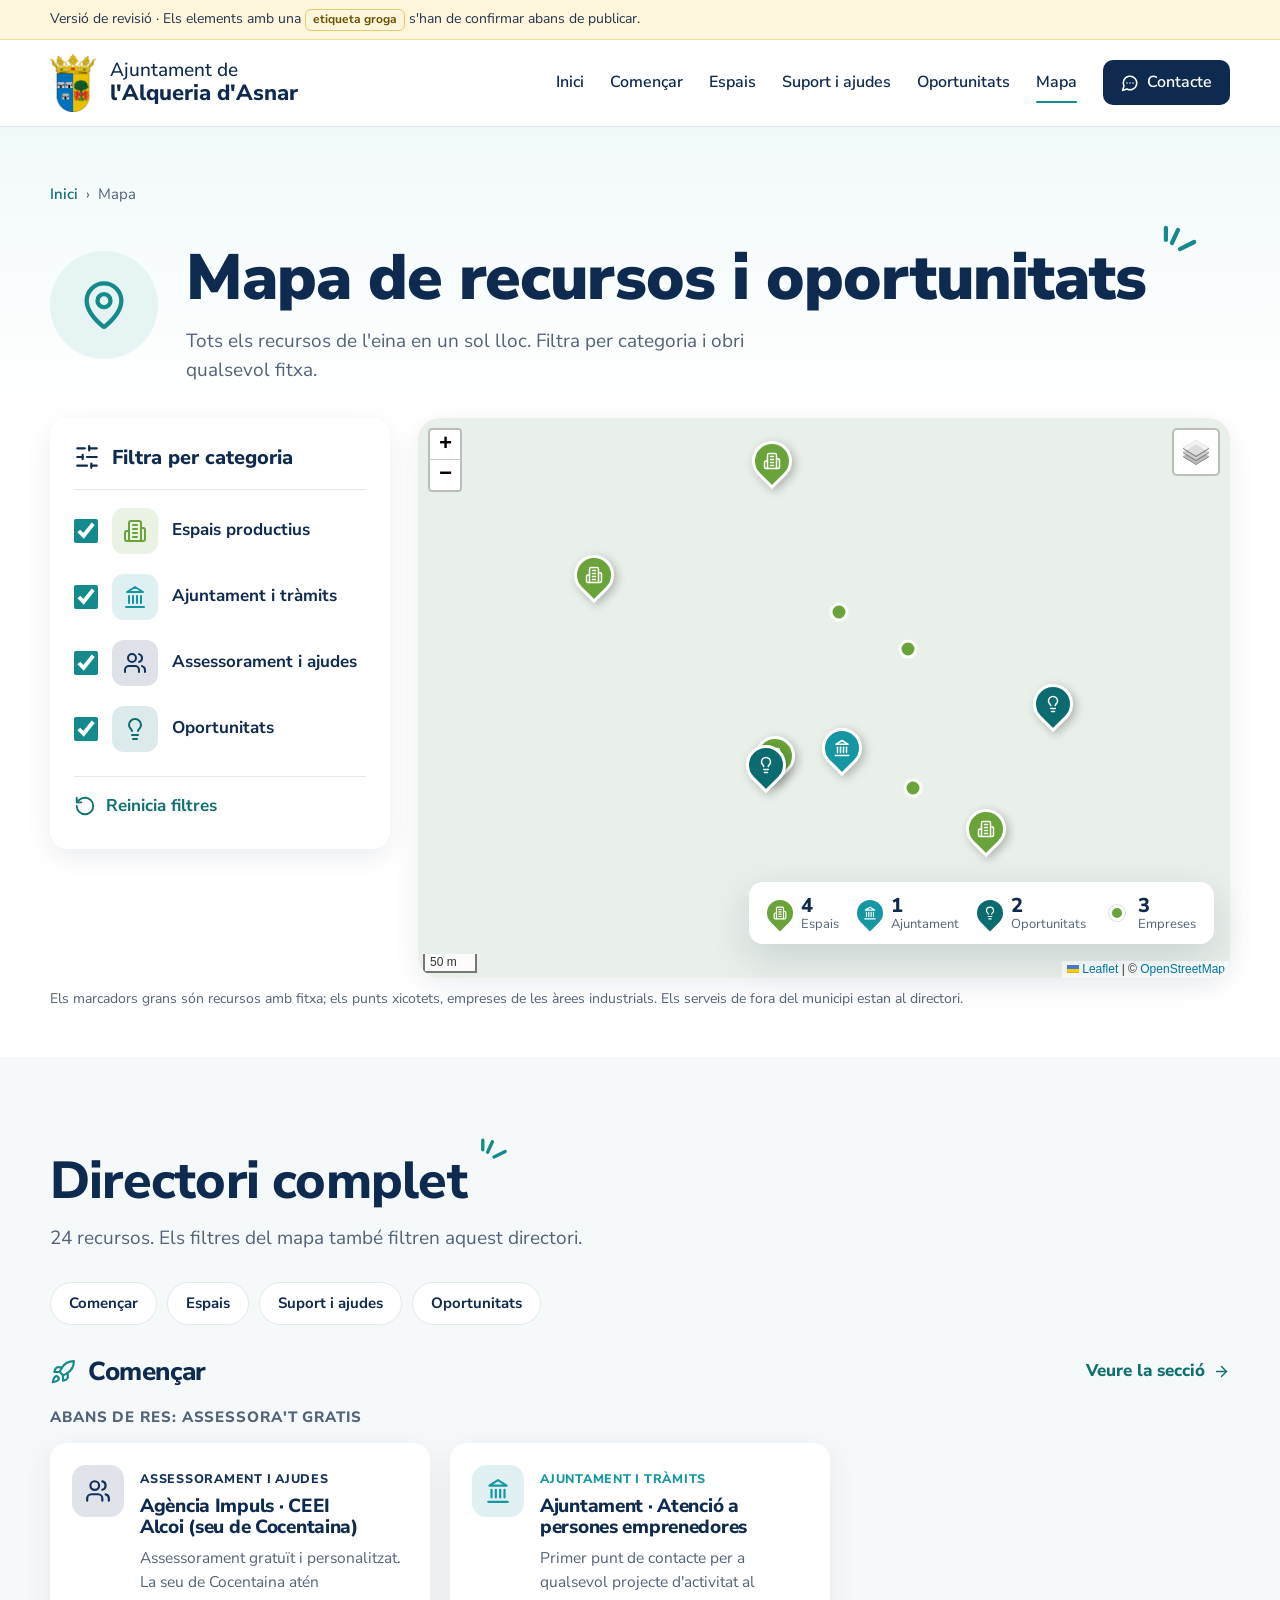
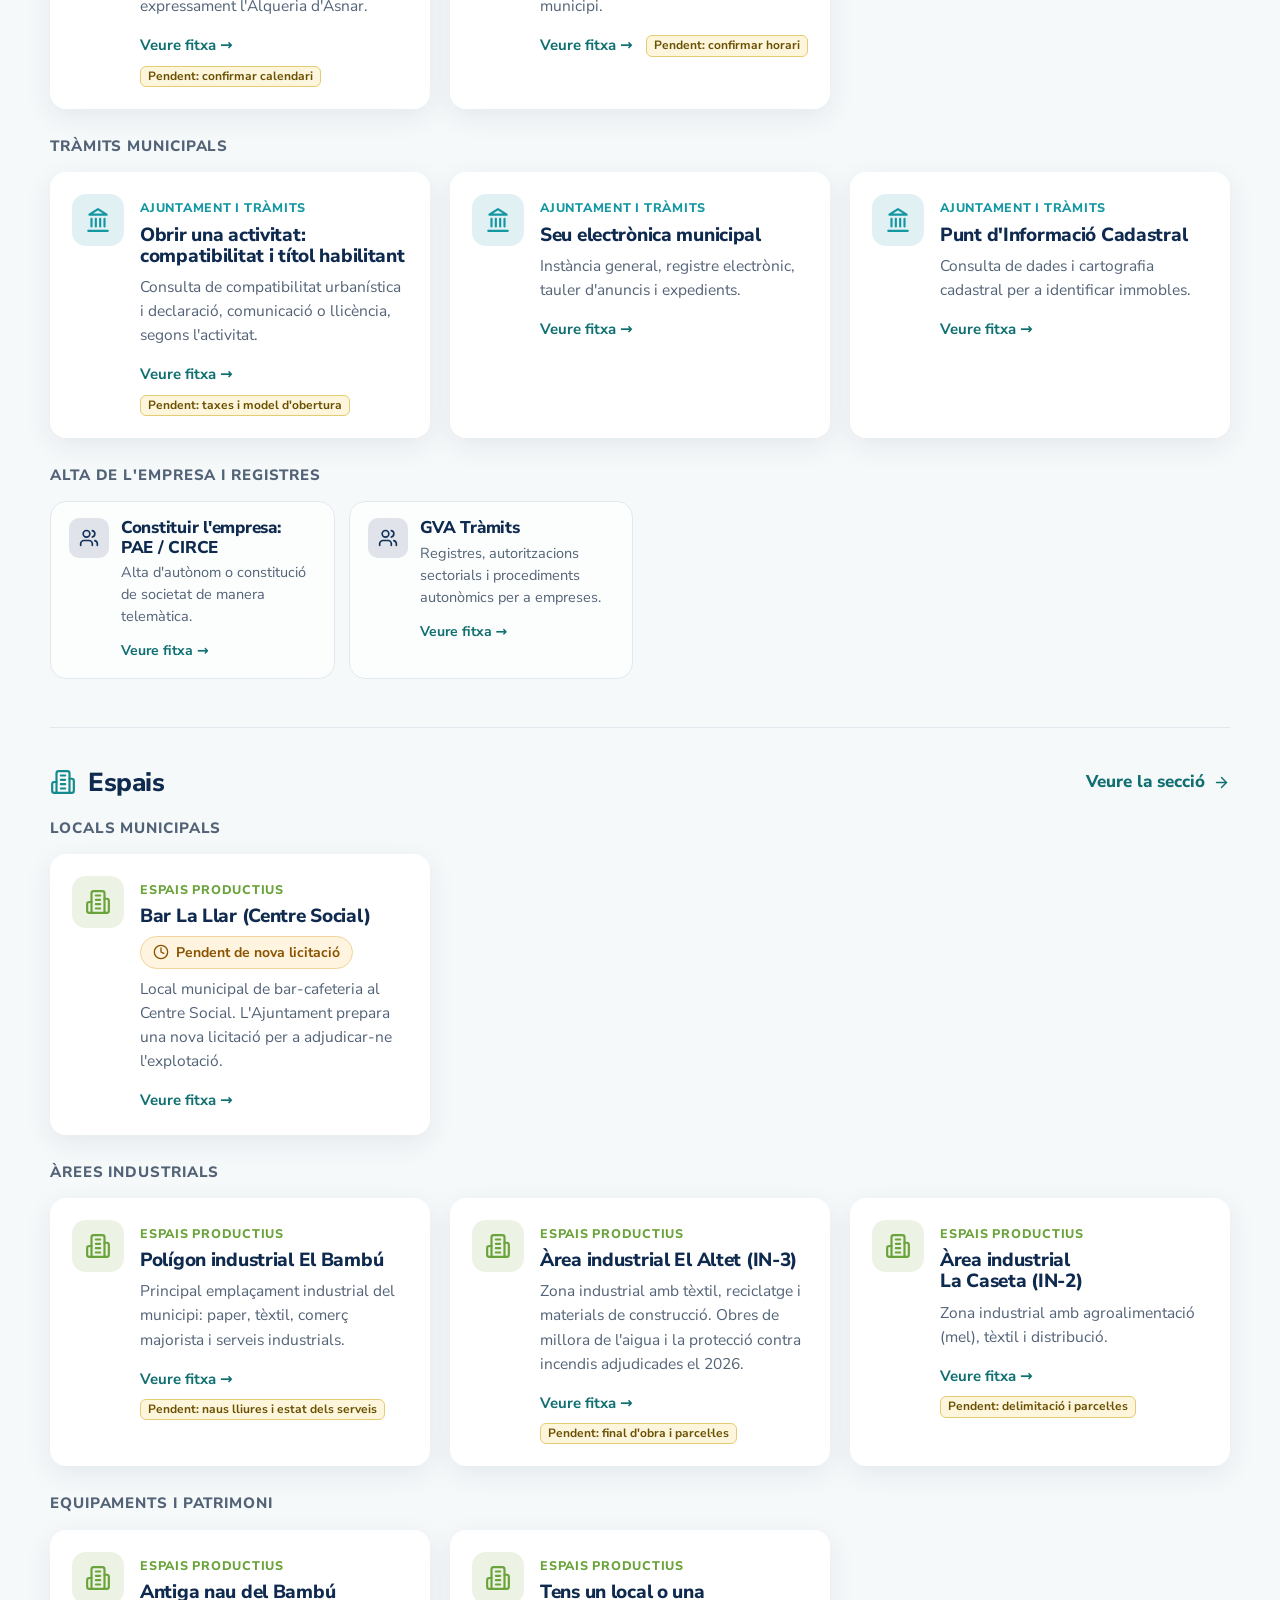
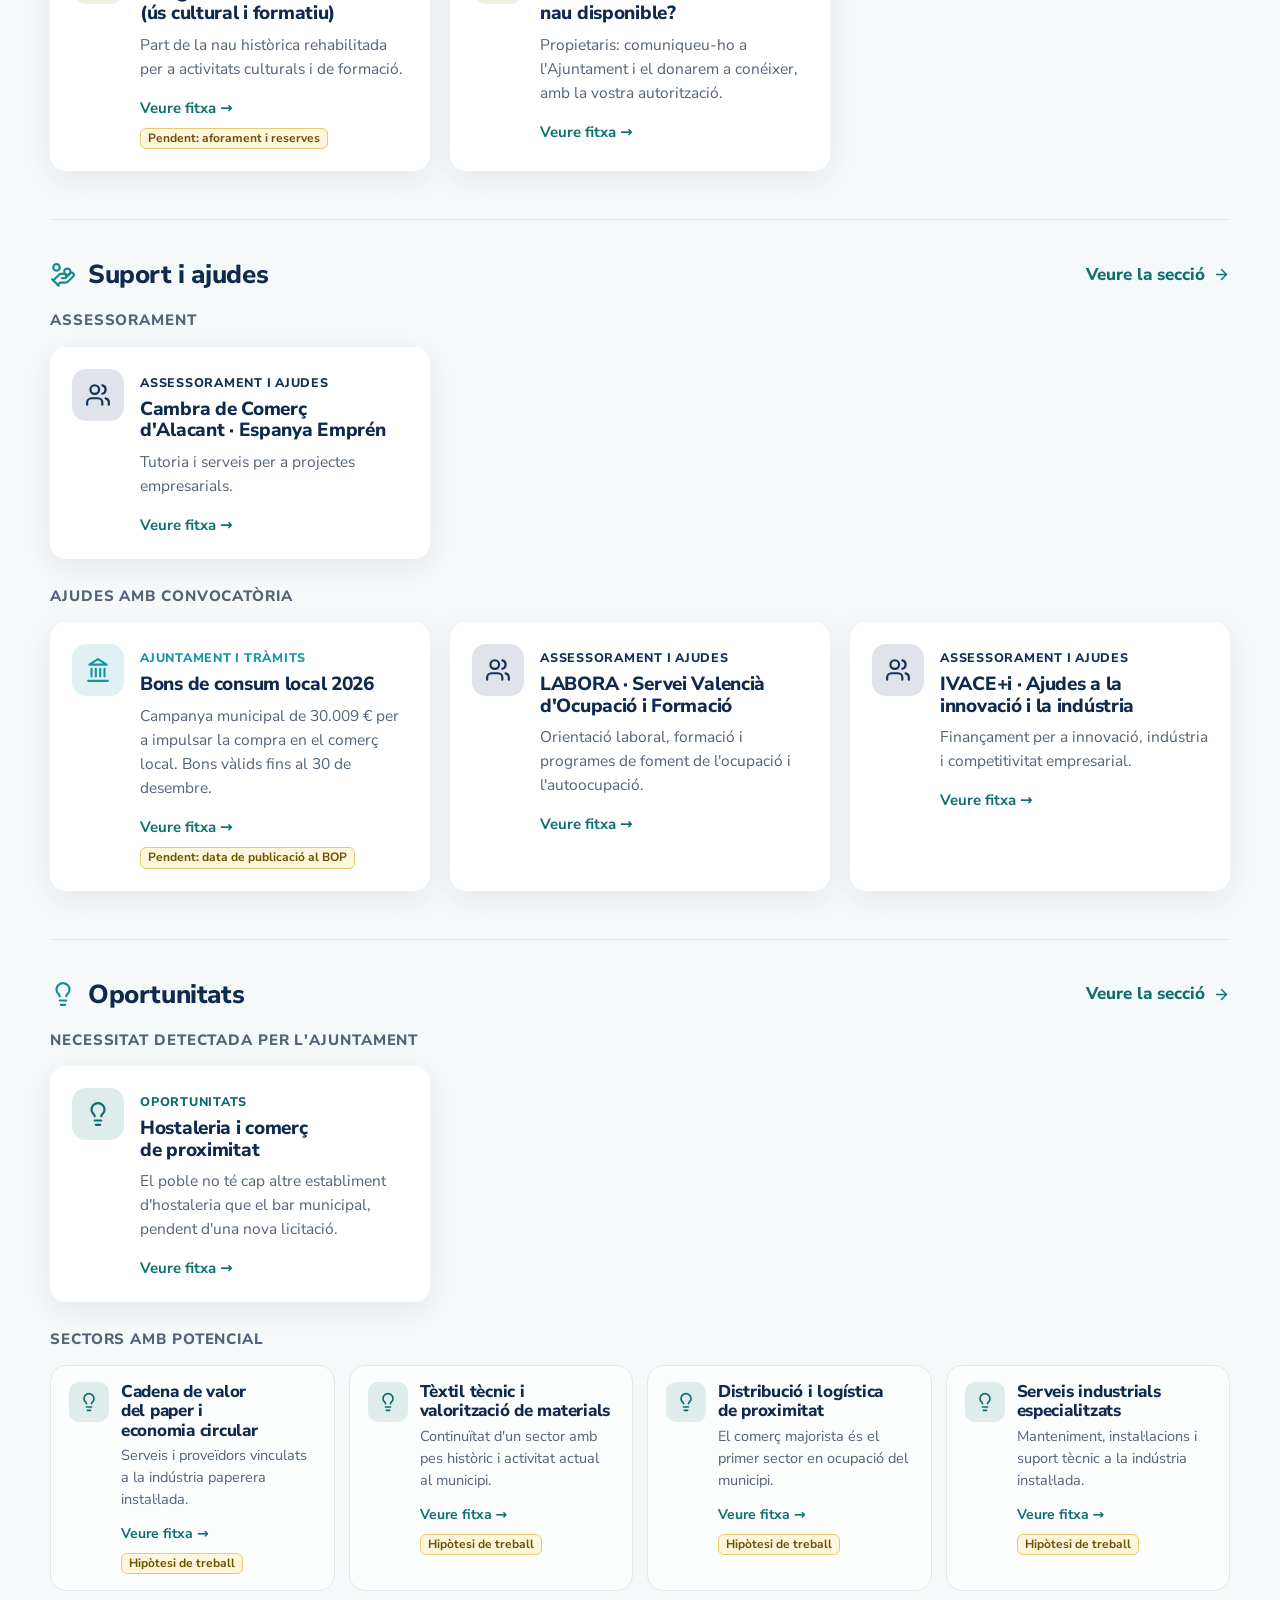
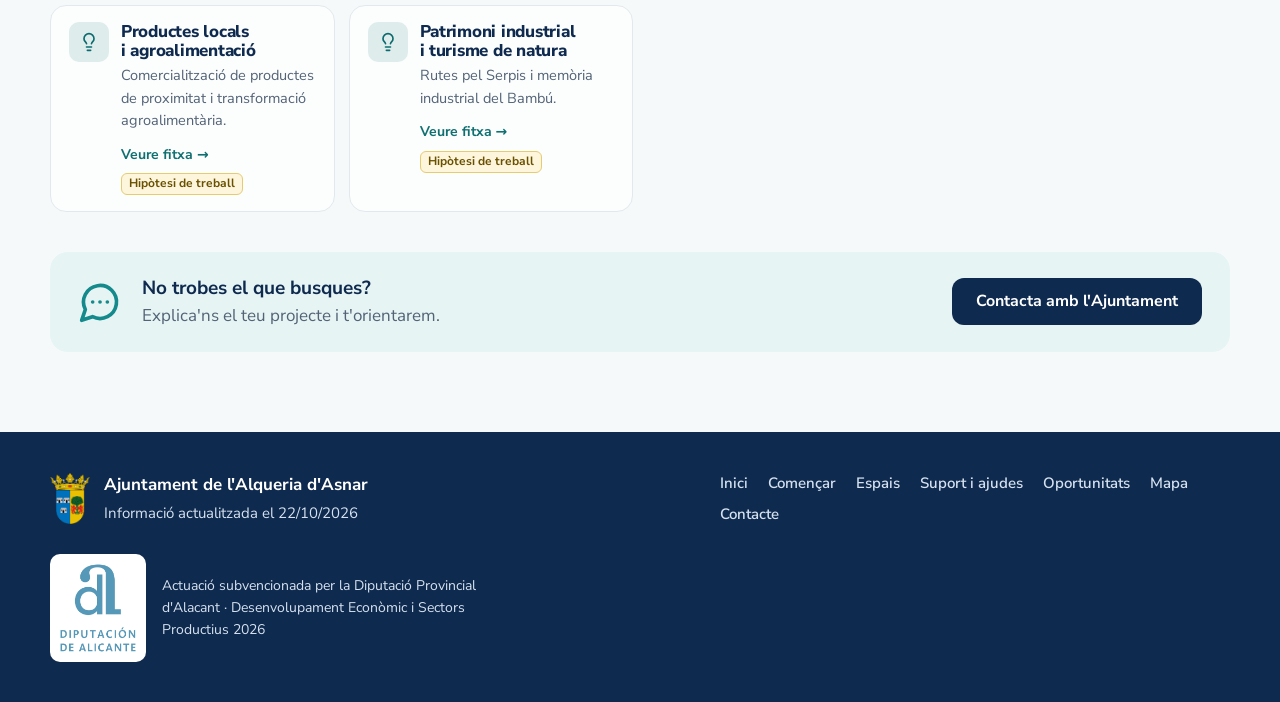
==== mapa.html @ f7bc1c04 "Eina municipal d'acollida emprenedora de l'Alqueria d'Asnar (versió de revisió) Co-Authored-By: Clau" ====
<!doctype html>
<html lang="ca">
<head>
<meta charset="utf-8">
<meta name="viewport" content="width=device-width, initial-scale=1">
<title>Mapa de recursos · Emprén a l'Alqueria d'Asnar</title>
<meta name="description" content="Mapa i directori complet de recursos, espais, serveis, empreses i oportunitats de l'Alqueria d'Asnar.">
<meta name="robots" content="noindex, nofollow">   <!-- FASE DE REVISIÓ: llevar en publicar definitivament -->
<link rel="icon" href="img/escut.png">
<link rel="stylesheet" href="vendor/leaflet/leaflet.css">
<link rel="stylesheet" href="css/estils.css">
</head>
<body data-pagina="mapa">
<script src="js/icones.js"></script>

<a class="salt" href="#contingut">Vés al contingut</a>
<div class="avis-revisio" id="avis-revisio" hidden>
  <div class="amplada">Versió de revisió · Els elements amb una <span class="etiqueta-pendent">etiqueta groga</span> s'han de confirmar abans de publicar.</div>
</div>

<header class="capcalera">
  <div class="amplada capcalera__fila">
    <a class="marca" href="index.html" aria-label="Inici · Emprén a l'Alqueria d'Asnar">
      <img src="img/escut.png" alt="" width="46" height="61">
      <span><small>Ajuntament de</small>l'Alqueria d'Asnar</span>
    </a>
    <button class="menu-boto" type="button" aria-expanded="false" aria-controls="menu" aria-label="Menú"><svg class="ic" aria-hidden="true"><use href="#i-menu"/></svg></button>
    <nav class="menu" id="menu" aria-label="Principal">
      <a href="index.html" data-menu="inici">Inici</a>
      <a href="comencar.html" data-menu="comencar">Començar</a>
      <a href="espais.html" data-menu="espais">Espais</a>
      <a href="suport.html" data-menu="suport">Suport i ajudes</a>
      <a href="oportunitats.html" data-menu="oportunitats">Oportunitats</a>
      <a href="mapa.html" data-menu="mapa">Mapa</a>
      <a class="menu__contacte" href="index.html#contacte" data-menu="contacte"><svg class="ic" aria-hidden="true"><use href="#i-message-circle-more"/></svg>Contacte</a>
    </nav>
  </div>
</header>

<main id="contingut">
  <section class="cap-pagina">
    <div class="amplada">
      <nav class="molles" aria-label="Ruta"><a href="index.html">Inici</a><span>›</span><span>Mapa</span></nav>
      <div class="cap-pagina__fila">
        <span class="cap-pagina__ic"><svg class="ic" aria-hidden="true"><use href="#i-map-pin"/></svg></span>
        <div><h1 class="accent">Mapa de recursos i oportunitats</h1><p>Tots els recursos de l'eina en un sol lloc. Filtra per categoria i obri qualsevol fitxa.</p></div>
      </div>
    </div>
  </section>

  <section class="seccio seccio--curta" style="padding-top:0">
    <div class="amplada">
      <div class="mapa-graella">
        <fieldset class="filtres-panell" id="filtres"></fieldset>
        <div class="mapa-caixa">
          <div id="mapa" class="mapa" role="region" aria-label="Mapa de recursos del municipi"></div>
          <div class="comptadors" id="comptadors"></div>
        </div>
      </div>
      <p class="mapa__nota">Els marcadors grans són recursos amb fitxa; els punts xicotets, empreses de les àrees industrials. Els serveis de fora del municipi estan al directori.</p>
    </div>
  </section>

  <section class="seccio seccio--fons" id="directori">
    <div class="amplada">
      <header class="seccio__cap"><h2 class="accent">Directori complet</h2><p id="llistat-resum">Els filtres del mapa també filtren aquest directori.</p></header>
      <nav class="salts salts--esquerra" id="salts-mapa" aria-label="Seccions del directori"></nav>
      <div id="directori-grups" aria-live="polite"></div>
      
      <div class="cta">
        <svg class="ic" aria-hidden="true"><use href="#i-message-circle-more"/></svg>
        <p class="cta__text"><strong>No trobes el que busques?</strong><span>Explica'ns el teu projecte i t'orientarem.</span></p>
        <a class="boto boto--mari" href="index.html#contacte">Contacta amb l'Ajuntament</a>
      </div>
    </div>
  </section>
</main>

<footer class="peu">
  <div class="amplada peu__fila">
    <div class="peu__marca">
      <img src="img/escut.png" alt="">
      <div><strong>Ajuntament de l'Alqueria d'Asnar</strong><p>Informació actualitzada el <span class="data-act"></span></p></div>
    </div>
    <nav class="peu__menu" aria-label="Peu">
      <a href="index.html">Inici</a><a href="comencar.html">Començar</a><a href="espais.html">Espais</a><a href="suport.html">Suport i ajudes</a><a href="oportunitats.html">Oportunitats</a><a href="mapa.html">Mapa</a><a href="index.html#contacte">Contacte</a>
    </nav>
    <div class="peu__subv">
      <img src="img/diputacio.png" alt="Diputació d'Alacant" width="106" height="120">
      <p>Actuació subvencionada per la Diputació Provincial d'Alacant · Desenvolupament Econòmic i Sectors Productius 2026</p>
    </div>
  </div>
</footer>

<script src="vendor/leaflet/leaflet.js"></script>
<script src="js/dades.js"></script>
<script src="vendor/sheetjs/xlsx.mini.min.js"></script>
<script src="js/llibre.js"></script>
<script src="js/app.js"></script>
<script src="js/carrega.js"></script>
</body>
</html>
---- vendor/leaflet/leaflet.css ----
/* required styles */

.leaflet-pane,
.leaflet-tile,
.leaflet-marker-icon,
.leaflet-marker-shadow,
.leaflet-tile-container,
.leaflet-pane > svg,
.leaflet-pane > canvas,
.leaflet-zoom-box,
.leaflet-image-layer,
.leaflet-layer {
	position: absolute;
	left: 0;
	top: 0;
	}
.leaflet-container {
	overflow: hidden;
	}
.leaflet-tile,
.leaflet-marker-icon,
.leaflet-marker-shadow {
	-webkit-user-select: none;
	   -moz-user-select: none;
	        user-select: none;
	  -webkit-user-drag: none;
	}
/* Prevents IE11 from highlighting tiles in blue */
.leaflet-tile::selection {
	background: transparent;
}
/* Safari renders non-retina tile on retina better with this, but Chrome is worse */
.leaflet-safari .leaflet-tile {
	image-rendering: -webkit-optimize-contrast;
	}
/* hack that prevents hw layers "stretching" when loading new tiles */
.leaflet-safari .leaflet-tile-container {
	width: 1600px;
	height: 1600px;
	-webkit-transform-origin: 0 0;
	}
.leaflet-marker-icon,
.leaflet-marker-shadow {
	display: block;
	}
/* .leaflet-container svg: reset svg max-width decleration shipped in Joomla! (joomla.org) 3.x */
/* .leaflet-container img: map is broken in FF if you have max-width: 100% on tiles */
.leaflet-container .leaflet-overlay-pane svg {
	max-width: none !important;
	max-height: none !important;
	}
.leaflet-container .leaflet-marker-pane img,
.leaflet-container .leaflet-shadow-pane img,
.leaflet-container .leaflet-tile-pane img,
.leaflet-container img.leaflet-image-layer,
.leaflet-container .leaflet-tile {
	max-width: none !important;
	max-height: none !important;
	width: auto;
	padding: 0;
	}

.leaflet-container img.leaflet-tile {
	/* See: https://bugs.chromium.org/p/chromium/issues/detail?id=600120 */
	mix-blend-mode: plus-lighter;
}

.leaflet-container.leaflet-touch-zoom {
	-ms-touch-action: pan-x pan-y;
	touch-action: pan-x pan-y;
	}
.leaflet-container.leaflet-touch-drag {
	-ms-touch-action: pinch-zoom;
	/* Fallback for FF which doesn't support pinch-zoom */
	touch-action: none;
	touch-action: pinch-zoom;
}
.leaflet-container.leaflet-touch-drag.leaflet-touch-zoom {
	-ms-touch-action: none;
	touch-action: none;
}
.leaflet-container {
	-webkit-tap-highlight-color: transparent;
}
.leaflet-container a {
	-webkit-tap-highlight-color: rgba(51, 181, 229, 0.4);
}
.leaflet-tile {
	filter: inherit;
	visibility: hidden;
	}
.leaflet-tile-loaded {
	visibility: inherit;
	}
.leaflet-zoom-box {
	width: 0;
	height: 0;
	-moz-box-sizing: border-box;
	     box-sizing: border-box;
	z-index: 800;
	}
/* workaround for https://bugzilla.mozilla.org/show_bug.cgi?id=888319 */
.leaflet-overlay-pane svg {
	-moz-user-select: none;
	}

.leaflet-pane         { z-index: 400; }

.leaflet-tile-pane    { z-index: 200; }
.leaflet-overlay-pane { z-index: 400; }
.leaflet-shadow-pane  { z-index: 500; }
.leaflet-marker-pane  { z-index: 600; }
.leaflet-tooltip-pane   { z-index: 650; }
.leaflet-popup-pane   { z-index: 700; }

.leaflet-map-pane canvas { z-index: 100; }
.leaflet-map-pane svg    { z-index: 200; }

.leaflet-vml-shape {
	width: 1px;
	height: 1px;
	}
.lvml {
	behavior: url(#default#VML);
	display: inline-block;
	position: absolute;
	}


/* control positioning */

.leaflet-control {
	position: relative;
	z-index: 800;
	pointer-events: visiblePainted; /* IE 9-10 doesn't have auto */
	pointer-events: auto;
	}
.leaflet-top,
.leaflet-bottom {
	position: absolute;
	z-index: 1000;
	pointer-events: none;
	}
.leaflet-top {
	top: 0;
	}
.leaflet-right {
	right: 0;
	}
.leaflet-bottom {
	bottom: 0;
	}
.leaflet-left {
	left: 0;
	}
.leaflet-control {
	float: left;
	clear: both;
	}
.leaflet-right .leaflet-control {
	float: right;
	}
.leaflet-top .leaflet-control {
	margin-top: 10px;
	}
.leaflet-bottom .leaflet-control {
	margin-bottom: 10px;
	}
.leaflet-left .leaflet-control {
	margin-left: 10px;
	}
.leaflet-right .leaflet-control {
	margin-right: 10px;
	}


/* zoom and fade animations */

.leaflet-fade-anim .leaflet-popup {
	opacity: 0;
	-webkit-transition: opacity 0.2s linear;
	   -moz-transition: opacity 0.2s linear;
	        transition: opacity 0.2s linear;
	}
.leaflet-fade-anim .leaflet-map-pane .leaflet-popup {
	opacity: 1;
	}
.leaflet-zoom-animated {
	-webkit-transform-origin: 0 0;
	    -ms-transform-origin: 0 0;
	        transform-origin: 0 0;
	}
svg.leaflet-zoom-animated {
	will-change: transform;
}

.leaflet-zoom-anim .leaflet-zoom-animated {
	-webkit-transition: -webkit-transform 0.25s cubic-bezier(0,0,0.25,1);
	   -moz-transition:    -moz-transform 0.25s cubic-bezier(0,0,0.25,1);
	        transition:         transform 0.25s cubic-bezier(0,0,0.25,1);
	}
.leaflet-zoom-anim .leaflet-tile,
.leaflet-pan-anim .leaflet-tile {
	-webkit-transition: none;
	   -moz-transition: none;
	        transition: none;
	}

.leaflet-zoom-anim .leaflet-zoom-hide {
	visibility: hidden;
	}


/* cursors */

.leaflet-interactive {
	cursor: pointer;
	}
.leaflet-grab {
	cursor: -webkit-grab;
	cursor:    -moz-grab;
	cursor:         grab;
	}
.leaflet-crosshair,
.leaflet-crosshair .leaflet-interactive {
	cursor: crosshair;
	}
.leaflet-popup-pane,
.leaflet-control {
	cursor: auto;
	}
.leaflet-dragging .leaflet-grab,
.leaflet-dragging .leaflet-grab .leaflet-interactive,
.leaflet-dragging .leaflet-marker-draggable {
	cursor: move;
	cursor: -webkit-grabbing;
	cursor:    -moz-grabbing;
	cursor:         grabbing;
	}

/* marker & overlays interactivity */
.leaflet-marker-icon,
.leaflet-marker-shadow,
.leaflet-image-layer,
.leaflet-pane > svg path,
.leaflet-tile-container {
	pointer-events: none;
	}

.leaflet-marker-icon.leaflet-interactive,
.leaflet-image-layer.leaflet-interactive,
.leaflet-pane > svg path.leaflet-interactive,
svg.leaflet-image-layer.leaflet-interactive path {
	pointer-events: visiblePainted; /* IE 9-10 doesn't have auto */
	pointer-events: auto;
	}

/* visual tweaks */

.leaflet-container {
	background: #ddd;
	outline-offset: 1px;
	}
.leaflet-container a {
	color: #0078A8;
	}
.leaflet-zoom-box {
	border: 2px dotted #38f;
	background: rgba(255,255,255,0.5);
	}


/* general typography */
.leaflet-container {
	font-family: "Helvetica Neue", Arial, Helvetica, sans-serif;
	font-size: 12px;
	font-size: 0.75rem;
	line-height: 1.5;
	}


/* general toolbar styles */

.leaflet-bar {
	box-shadow: 0 1px 5px rgba(0,0,0,0.65);
	border-radius: 4px;
	}
.leaflet-bar a {
	background-color: #fff;
	border-bottom: 1px solid #ccc;
	width: 26px;
	height: 26px;
	line-height: 26px;
	display: block;
	text-align: center;
	text-decoration: none;
	color: black;
	}
.leaflet-bar a,
.leaflet-control-layers-toggle {
	background-position: 50% 50%;
	background-repeat: no-repeat;
	display: block;
	}
.leaflet-bar a:hover,
.leaflet-bar a:focus {
	background-color: #f4f4f4;
	}
.leaflet-bar a:first-child {
	border-top-left-radius: 4px;
	border-top-right-radius: 4px;
	}
.leaflet-bar a:last-child {
	border-bottom-left-radius: 4px;
	border-bottom-right-radius: 4px;
	border-bottom: none;
	}
.leaflet-bar a.leaflet-disabled {
	cursor: default;
	background-color: #f4f4f4;
	color: #bbb;
	}

.leaflet-touch .leaflet-bar a {
	width: 30px;
	height: 30px;
	line-height: 30px;
	}
.leaflet-touch .leaflet-bar a:first-child {
	border-top-left-radius: 2px;
	border-top-right-radius: 2px;
	}
.leaflet-touch .leaflet-bar a:last-child {
	border-bottom-left-radius: 2px;
	border-bottom-right-radius: 2px;
	}

/* zoom control */

.leaflet-control-zoom-in,
.leaflet-control-zoom-out {
	font: bold 18px 'Lucida Console', Monaco, monospace;
	text-indent: 1px;
	}

.leaflet-touch .leaflet-control-zoom-in, .leaflet-touch .leaflet-control-zoom-out  {
	font-size: 22px;
	}


/* layers control */

.leaflet-control-layers {
	box-shadow: 0 1px 5px rgba(0,0,0,0.4);
	background: #fff;
	border-radius: 5px;
	}
.leaflet-control-layers-toggle {
	background-image: url(images/layers.png);
	width: 36px;
	height: 36px;
	}
.leaflet-retina .leaflet-control-layers-toggle {
	background-image: url(images/layers-2x.png);
	background-size: 26px 26px;
	}
.leaflet-touch .leaflet-control-layers-toggle {
	width: 44px;
	height: 44px;
	}
.leaflet-control-layers .leaflet-control-layers-list,
.leaflet-control-layers-expanded .leaflet-control-layers-toggle {
	display: none;
	}
.leaflet-control-layers-expanded .leaflet-control-layers-list {
	display: block;
	position: relative;
	}
.leaflet-control-layers-expanded {
	padding: 6px 10px 6px 6px;
	color: #333;
	background: #fff;
	}
.leaflet-control-layers-scrollbar {
	overflow-y: scroll;
	overflow-x: hidden;
	padding-right: 5px;
	}
.leaflet-control-layers-selector {
	margin-top: 2px;
	position: relative;
	top: 1px;
	}
.leaflet-control-layers label {
	display: block;
	font-size: 13px;
	font-size: 1.08333em;
	}
.leaflet-control-layers-separator {
	height: 0;
	border-top: 1px solid #ddd;
	margin: 5px -10px 5px -6px;
	}

/* Default icon URLs */
.leaflet-default-icon-path { /* used only in path-guessing heuristic, see L.Icon.Default */
	background-image: url(images/marker-icon.png);
	}


/* attribution and scale controls */

.leaflet-container .leaflet-control-attribution {
	background: #fff;
	background: rgba(255, 255, 255, 0.8);
	margin: 0;
	}
.leaflet-control-attribution,
.leaflet-control-scale-line {
	padding: 0 5px;
	color: #333;
	line-height: 1.4;
	}
.leaflet-control-attribution a {
	text-decoration: none;
	}
.leaflet-control-attribution a:hover,
.leaflet-control-attribution a:focus {
	text-decoration: underline;
	}
.leaflet-attribution-flag {
	display: inline !important;
	vertical-align: baseline !important;
	width: 1em;
	height: 0.6669em;
	}
.leaflet-left .leaflet-control-scale {
	margin-left: 5px;
	}
.leaflet-bottom .leaflet-control-scale {
	margin-bottom: 5px;
	}
.leaflet-control-scale-line {
	border: 2px solid #777;
	border-top: none;
	line-height: 1.1;
	padding: 2px 5px 1px;
	white-space: nowrap;
	-moz-box-sizing: border-box;
	     box-sizing: border-box;
	background: rgba(255, 255, 255, 0.8);
	text-shadow: 1px 1px #fff;
	}
.leaflet-control-scale-line:not(:first-child) {
	border-top: 2px solid #777;
	border-bottom: none;
	margin-top: -2px;
	}
.leaflet-control-scale-line:not(:first-child):not(:last-child) {
	border-bottom: 2px solid #777;
	}

.leaflet-touch .leaflet-control-attribution,
.leaflet-touch .leaflet-control-layers,
.leaflet-touch .leaflet-bar {
	box-shadow: none;
	}
.leaflet-touch .leaflet-control-layers,
.leaflet-touch .leaflet-bar {
	border: 2px solid rgba(0,0,0,0.2);
	background-clip: padding-box;
	}


/* popup */

.leaflet-popup {
	position: absolute;
	text-align: center;
	margin-bottom: 20px;
	}
.leaflet-popup-content-wrapper {
	padding: 1px;
	text-align: left;
	border-radius: 12px;
	}
.leaflet-popup-content {
	margin: 13px 24px 13px 20px;
	line-height: 1.3;
	font-size: 13px;
	font-size: 1.08333em;
	min-height: 1px;
	}
.leaflet-popup-content p {
	margin: 17px 0;
	margin: 1.3em 0;
	}
.leaflet-popup-tip-container {
	width: 40px;
	height: 20px;
	position: absolute;
	left: 50%;
	margin-top: -1px;
	margin-left: -20px;
	overflow: hidden;
	pointer-events: none;
	}
.leaflet-popup-tip {
	width: 17px;
	height: 17px;
	padding: 1px;

	margin: -10px auto 0;
	pointer-events: auto;

	-webkit-transform: rotate(45deg);
	   -moz-transform: rotate(45deg);
	    -ms-transform: rotate(45deg);
	        transform: rotate(45deg);
	}
.leaflet-popup-content-wrapper,
.leaflet-popup-tip {
	background: white;
	color: #333;
	box-shadow: 0 3px 14px rgba(0,0,0,0.4);
	}
.leaflet-container a.leaflet-popup-close-button {
	position: absolute;
	top: 0;
	right: 0;
	border: none;
	text-align: center;
	width: 24px;
	height: 24px;
	font: 16px/24px Tahoma, Verdana, sans-serif;
	color: #757575;
	text-decoration: none;
	background: transparent;
	}
.leaflet-container a.leaflet-popup-close-button:hover,
.leaflet-container a.leaflet-popup-close-button:focus {
	color: #585858;
	}
.leaflet-popup-scrolled {
	overflow: auto;
	}

.leaflet-oldie .leaflet-popup-content-wrapper {
	-ms-zoom: 1;
	}
.leaflet-oldie .leaflet-popup-tip {
	width: 24px;
	margin: 0 auto;

	-ms-filter: "progid:DXImageTransform.Microsoft.Matrix(M11=0.70710678, M12=0.70710678, M21=-0.70710678, M22=0.70710678)";
	filter: progid:DXImageTransform.Microsoft.Matrix(M11=0.70710678, M12=0.70710678, M21=-0.70710678, M22=0.70710678);
	}

.leaflet-oldie .leaflet-control-zoom,
.leaflet-oldie .leaflet-control-layers,
.leaflet-oldie .leaflet-popup-content-wrapper,
.leaflet-oldie .leaflet-popup-tip {
	border: 1px solid #999;
	}


/* div icon */

.leaflet-div-icon {
	background: #fff;
	border: 1px solid #666;
	}


/* Tooltip */
/* Base styles for the element that has a tooltip */
.leaflet-tooltip {
	position: absolute;
	padding: 6px;
	background-color: #fff;
	border: 1px solid #fff;
	border-radius: 3px;
	color: #222;
	white-space: nowrap;
	-webkit-user-select: none;
	-moz-user-select: none;
	-ms-user-select: none;
	user-select: none;
	pointer-events: none;
	box-shadow: 0 1px 3px rgba(0,0,0,0.4);
	}
.leaflet-tooltip.leaflet-interactive {
	cursor: pointer;
	pointer-events: auto;
	}
.leaflet-tooltip-top:before,
.leaflet-tooltip-bottom:before,
.leaflet-tooltip-left:before,
.leaflet-tooltip-right:before {
	position: absolute;
	pointer-events: none;
	border: 6px solid transparent;
	background: transparent;
	content: "";
	}

/* Directions */

.leaflet-tooltip-bottom {
	margin-top: 6px;
}
.leaflet-tooltip-top {
	margin-top: -6px;
}
.leaflet-tooltip-bottom:before,
.leaflet-tooltip-top:before {
	left: 50%;
	margin-left: -6px;
	}
.leaflet-tooltip-top:before {
	bottom: 0;
	margin-bottom: -12px;
	border-top-color: #fff;
	}
.leaflet-tooltip-bottom:before {
	top: 0;
	margin-top: -12px;
	margin-left: -6px;
	border-bottom-color: #fff;
	}
.leaflet-tooltip-left {
	margin-left: -6px;
}
.leaflet-tooltip-right {
	margin-left: 6px;
}
.leaflet-tooltip-left:before,
.leaflet-tooltip-right:before {
	top: 50%;
	margin-top: -6px;
	}
.leaflet-tooltip-left:before {
	right: 0;
	margin-right: -12px;
	border-left-color: #fff;
	}
.leaflet-tooltip-right:before {
	left: 0;
	margin-left: -12px;
	border-right-color: #fff;
	}

/* Printing */

@media print {
	/* Prevent printers from removing background-images of controls. */
	.leaflet-control {
		-webkit-print-color-adjust: exact;
		print-color-adjust: exact;
		}
	}
---- css/estils.css ----
/* ==========================================================================
   Emprén a l'Alqueria d'Asnar — estils
   Línia visual de les maquetes: blau marí + turquesa, targetes arredonides,
   icones de línia i traç decoratiu als títols.
   Tipografia: Nunito Sans (OFL), incrustada al CSS (sense Google Fonts; funciona també en local).
   ========================================================================== */

@font-face {
  font-family: "Nunito Sans";
  src: url("[data-uri]") format("woff2");
  font-weight: 200 1000; font-style: normal; font-display: swap;
}

:root {
  --mari: #0f2a4f;
  --mari-2: #1b3b66;
  --turq: #158a8c;
  --turq-fosc: #0f6f71;
  --turq-clar: #5bbcbc;
  --turq-fons: #e6f4f3;
  --turq-fons-2: #f2f9f9;
  --text: #24344b;
  --text-suau: #536377;
  --linia: #e2e9ee;
  --fons: #ffffff;
  --fons-2: #f6f9fa;
  --or-suau: #fdf5dc;
  --ombra: 0 8px 28px rgba(15, 42, 79, .08);
  --ombra-2: 0 14px 40px rgba(15, 42, 79, .14);
  --radi: 18px;
  --font: "Nunito Sans", system-ui, -apple-system, "Segoe UI", Roboto, Arial, sans-serif;
  color-scheme: light;
}

*, *::before, *::after { box-sizing: border-box; }
html { scroll-behavior: smooth; scroll-padding-top: 96px; }
@media (prefers-reduced-motion: reduce) { html { scroll-behavior: auto; } * { transition: none !important; } }
body { margin: 0; font-family: var(--font); font-size: 17px; line-height: 1.55; color: var(--text); background: var(--fons); -webkit-font-smoothing: antialiased; }
img { max-width: 100%; display: block; }
a { color: var(--turq-fosc); }
h1, h2, h3 { margin: 0; color: var(--mari); line-height: 1.12; text-wrap: balance; font-weight: 800; letter-spacing: -.015em; }
p { margin: 0; }
:focus-visible { outline: 3px solid var(--turq-clar); outline-offset: 3px; }
.ic { width: 1em; height: 1em; flex: none; }

.amplada {
  max-width: 1220px; margin: 0 auto;
  padding-left: max(20px, env(safe-area-inset-left, 0px));
  padding-right: max(20px, env(safe-area-inset-right, 0px));
}
.visualment-amagat { position: absolute; width: 1px; height: 1px; overflow: hidden; clip: rect(0 0 0 0); white-space: nowrap; }
.salt { position: absolute; left: -999px; top: 0; background: var(--mari); color: #fff; padding: 8px 14px; z-index: 100; }
.salt:focus { left: 8px; }

/* Traç decoratiu de les maquetes */
.accent::after {
  content: ""; display: inline-block; width: .62em; height: .62em; margin-left: .22em; vertical-align: .55em;
  background: url("data:image/svg+xml,%3Csvg xmlns='http://www.w3.org/2000/svg' viewBox='0 0 40 40' fill='none' stroke='%23158a8c' stroke-width='4.2' stroke-linecap='round'%3E%3Cpath d='M6 4v12M18 6l-6 13M34 18l-14 7'/%3E%3C/svg%3E") no-repeat center / contain;
}
.accent--davant::after { display: none; }
.accent--davant::before {
  content: ""; display: inline-block; width: .5em; height: .5em; margin-right: .1em; vertical-align: 1em;
  background: url("data:image/svg+xml,%3Csvg xmlns='http://www.w3.org/2000/svg' viewBox='0 0 40 40' fill='none' stroke='%23158a8c' stroke-width='4.2' stroke-linecap='round'%3E%3Cpath d='M34 4v12M22 6l6 13M6 18l14 7'/%3E%3C/svg%3E") no-repeat center / contain;
}

/* Avís de revisió */
.avis-revisio { background: var(--or-suau); border-bottom: 1px solid #efdd9c; font-size: 14px; padding-block: 8px; }
.etiqueta-pendent { display: inline-block; font-size: 12px; font-weight: 700; line-height: 1.3; background: var(--or-suau); color: #6a5100; border: 1px solid #e6cc70; border-radius: 6px; padding: 2px 7px; }

/* ---------- Capçalera ---------- */
.capcalera { position: sticky; top: 0; z-index: 60; background: rgba(255,255,255,.97); border-bottom: 1px solid var(--linia); }
.capcalera__fila { display: flex; align-items: center; justify-content: space-between; gap: 20px; padding-block: 14px; }
.marca { display: flex; align-items: center; gap: 14px; text-decoration: none; color: var(--mari); }
.marca img { width: 46px; height: auto; }
.marca span { font-size: 22px; line-height: 1.1; font-weight: 800; }
.marca small { display: block; font-size: 19px; font-weight: 500; }
.menu { display: flex; gap: 26px; align-items: center; }
.menu a { position: relative; text-decoration: none; color: var(--mari); font-weight: 600; font-size: 16px; padding-block: 8px; }
.menu a::after { content: ""; position: absolute; left: 0; right: 0; bottom: 0; height: 2px; border-radius: 2px; background: var(--turq); transform: scaleX(0); transition: transform .2s; }
.menu a:hover::after, .menu a[aria-current="page"]::after { transform: scaleX(1); }
.menu-boto { all: unset; display: none; cursor: pointer; padding: 8px; border-radius: 10px; color: var(--mari); font-size: 26px; line-height: 0; }
.menu-boto:focus-visible { outline: 3px solid var(--turq-clar); }
@media (max-width: 1120px) {
  .menu-boto { display: block; }
  .menu { display: none; position: absolute; top: 100%; left: 0; right: 0; flex-direction: column; align-items: stretch; gap: 0; background: #fff; border-bottom: 1px solid var(--linia); box-shadow: var(--ombra); padding: 8px max(20px, env(safe-area-inset-right, 0px)) 16px max(20px, env(safe-area-inset-left, 0px)); }
  .menu.obert { display: flex; }
  .menu a { padding: 12px 0; border-bottom: 1px solid var(--linia); }
  .menu a::after { display: none; }
  .marca span { font-size: 18px; } .marca small { font-size: 15px; } .marca img { width: 38px; }
}

/* ---------- Botons ---------- */
.boto {
  display: inline-flex; align-items: center; justify-content: center; gap: 10px;
  font: inherit; font-weight: 700; font-size: 16px; text-decoration: none; cursor: pointer; line-height: 1.2;
  padding: 14px 24px; border-radius: 12px; border: 0; transition: background .15s, transform .15s, box-shadow .15s;
}
.boto .ic { font-size: 20px; }
.boto--mari { background: var(--mari); color: #fff; }
.boto--mari:hover { background: var(--mari-2); }
.boto--turq { background: var(--turq); color: #fff; }
.boto--turq:hover { background: var(--turq-fosc); }

/* ---------- Portada (Bloc 1) ---------- */
.portada { position: relative; overflow: hidden; }
.portada__graella { display: grid; grid-template-columns: minmax(0, 1fr) minmax(0, 1fr); align-items: center; min-height: 600px; }
.portada__text { position: relative; z-index: 2; padding-block: 64px; }
.portada h1 { font-size: clamp(38px, 5vw, 64px); line-height: 1.02; letter-spacing: -.025em; font-weight: 900; }
.portada__entrada { font-size: 21px; color: var(--text-suau); max-width: 30em; margin: 26px 0 34px; }
.accions-grans { display: grid; grid-template-columns: repeat(2, minmax(0, 1fr)); gap: 16px; max-width: 600px; }
.accio {
  display: flex; align-items: center; gap: 18px; padding: 20px 22px; border-radius: 14px; text-decoration: none;
  font-weight: 800; font-size: 19px; line-height: 1.2; box-shadow: var(--ombra); transition: transform .15s, box-shadow .15s;
}
.accio:hover { transform: translateY(-2px); box-shadow: var(--ombra-2); }
.accio .ic { font-size: 38px; stroke-width: 1.6; }
.accio--turq { background: var(--turq); color: #fff; }
.accio--clar { background: var(--turq-clar); color: #fff; }
.accio--mari { background: var(--mari); color: #fff; }
.accio--blanc { background: #fff; color: var(--mari); }
.accio--blanc .ic { color: var(--turq); }
.etiqueta-eina { display: inline-flex; align-items: center; gap: 12px; margin-top: 28px; padding: 10px 20px; border-radius: 999px; background: var(--turq-fons); color: var(--mari); font-weight: 700; font-size: 16px; }
.etiqueta-eina .ic { color: var(--turq); font-size: 24px; }

.portada__foto {
  position: absolute; top: 0; right: 0; bottom: 0; width: 56%; margin: 0;
  background:
    radial-gradient(circle at 70% 40%, rgba(91,188,188,.35), transparent 60%),
    linear-gradient(160deg, var(--turq-fons) 0%, #cfe9e8 100%);
  -webkit-mask-image: linear-gradient(90deg, transparent 0, #000 22%);
          mask-image: linear-gradient(90deg, transparent 0, #000 22%);
}
.portada__foto img.foto { position: absolute; inset: 0; width: 100%; height: 100%; object-fit: cover; object-position: 62% 60%; }
.portada__foto .marca-aigua { position: absolute; top: 50%; left: 58%; transform: translate(-50%, -50%); width: 34%; max-width: 230px; opacity: .9; filter: drop-shadow(0 12px 30px rgba(15,42,79,.18)); }
.portada__foto figcaption { position: absolute; right: 20px; bottom: 16px; font-size: 13px; color: var(--text-suau); background: rgba(255,255,255,.8); padding: 4px 10px; border-radius: 8px; }
@media (max-width: 960px) {
  .portada__graella { grid-template-columns: 1fr; min-height: 0; }
  .portada__foto { position: relative; width: auto; height: 260px; -webkit-mask-image: none; mask-image: none; border-radius: var(--radi); margin: 0 max(20px, env(safe-area-inset-right, 0px)) 0 max(20px, env(safe-area-inset-left, 0px)); }
  .portada__text { padding-block: 40px 28px; }
}
@media (max-width: 560px) {
  .accions-grans { grid-template-columns: 1fr; }
  .accio { font-size: 17px; padding: 16px 18px; }
  .accio .ic { font-size: 30px; }
  .portada__entrada { font-size: 18px; }
}

/* Xifres */
.xifres-bloc { padding-block: 40px 8px; }
.xifres { list-style: none; padding: 0; margin: 0; display: grid; grid-template-columns: repeat(4, minmax(0, 1fr)); gap: 16px; }
.xifres li { background: var(--fons-2); border-radius: 14px; padding: 20px 22px; }
.xifres strong { display: block; font-size: 32px; font-weight: 900; color: var(--turq-fosc); font-variant-numeric: tabular-nums; line-height: 1.1; }
.xifres span { display: block; margin-top: 6px; font-size: 15px; color: var(--text-suau); }
.xifres__font { margin-top: 12px; font-size: 13px; color: var(--text-suau); }
@media (max-width: 900px) { .xifres { grid-template-columns: repeat(2, minmax(0, 1fr)); } }

/* ---------- Seccions ---------- */
.seccio { padding-block: 80px; }
.seccio--fons { background: var(--fons-2); }
.seccio__cap { margin-bottom: 40px; }
.seccio__cap h2 { font-size: clamp(32px, 4.4vw, 52px); }
.seccio__cap p { margin-top: 14px; font-size: 19px; color: var(--text-suau); max-width: 36em; }
@media (max-width: 640px) { .seccio { padding-block: 56px; } }

/* Targetes amb icona (Bloc 2) */
.necessitats { display: grid; grid-template-columns: repeat(3, minmax(0, 1fr)); gap: 22px; }
.targeta-ic {
  position: relative; display: grid; grid-template-columns: auto minmax(0, 1fr); gap: 22px; align-items: start;
  background: #fff; border-radius: var(--radi); padding: 28px 26px 52px; box-shadow: var(--ombra);
  text-decoration: none; color: inherit; transition: transform .15s, box-shadow .15s;
}
.targeta-ic:hover { transform: translateY(-3px); box-shadow: var(--ombra-2); }
.cercle-ic { display: grid; place-items: center; width: 96px; height: 96px; border-radius: 50%; background: var(--turq-fons); color: var(--turq); }
.cercle-ic .ic { font-size: 48px; stroke-width: 1.5; }
.targeta-ic h3 { font-size: 23px; margin-top: 6px; }
.targeta-ic p { margin-top: 8px; color: var(--text-suau); font-size: 17px; }
.targeta-ic .fletxa { position: absolute; right: 26px; bottom: 20px; color: var(--turq); font-size: 26px; }
@media (max-width: 1000px) { .necessitats { grid-template-columns: repeat(2, minmax(0, 1fr)); } }
@media (max-width: 620px) {
  .necessitats { grid-template-columns: 1fr; gap: 14px; }
  .cercle-ic { width: 64px; height: 64px; } .cercle-ic .ic { font-size: 32px; }
  .targeta-ic { padding: 20px 20px 44px; gap: 16px; }
  .targeta-ic h3 { font-size: 20px; margin-top: 2px; }
}

.franja {
  display: flex; align-items: center; gap: 16px; flex-wrap: wrap; margin-top: 28px; padding: 18px 26px; border-radius: 16px;
  background: var(--turq-fons); text-decoration: none; color: var(--text);
}
.franja > .ic { font-size: 30px; color: var(--turq); }
.franja__text { flex: 1 1 280px; min-width: 0; font-size: 17px; }
.franja__text strong { color: var(--mari); }
.franja .fletxa { color: var(--turq); font-size: 26px; }

/* ---------- Itinerari (Bloc 3) ---------- */
.itinerari-cap { display: grid; grid-template-columns: minmax(0, 1fr) auto; gap: 32px; align-items: end; margin-bottom: 48px; }
.itinerari-cap .seccio__cap { margin: 0; }
.acompanyem { display: flex; gap: 18px; align-items: center; max-width: 440px; padding: 22px 26px; border-radius: 18px; background: var(--turq-fons); }
.acompanyem .cercle { display: grid; place-items: center; width: 72px; height: 72px; flex: none; border-radius: 50%; border: 2px solid var(--mari); color: var(--turq); }
.acompanyem .cercle .ic { font-size: 36px; }
.acompanyem strong { display: block; color: var(--mari); font-size: 18px; }
.acompanyem span { color: var(--text-suau); font-size: 16px; }
.passos { list-style: none; padding: 0; margin: 0; display: grid; grid-template-columns: repeat(5, minmax(0, 1fr)); gap: 18px; position: relative; }
.passos::before { content: ""; position: absolute; top: 24px; left: 10%; right: 10%; height: 2px; background: var(--turq); }
.pas { position: relative; display: flex; flex-direction: column; align-items: center; text-align: center; min-width: 0; }
.pas__num { position: relative; z-index: 1; display: grid; place-items: center; width: 50px; height: 50px; border-radius: 50%; background: var(--turq); color: #fff; font-weight: 800; font-size: 22px; box-shadow: 0 0 0 6px #fff; }
.pas__targeta { margin-top: 18px; flex: 1; width: 100%; display: flex; flex-direction: column; align-items: center; gap: 12px; padding: 26px 18px 22px; background: #fff; border-radius: var(--radi); box-shadow: var(--ombra); }
.pas__targeta > .ic { font-size: 62px; color: var(--turq); stroke-width: 1.4; }
.pas h3 { font-size: 19px; }
.pas p { color: var(--text-suau); font-size: 15.5px; flex: 1; }
.pas a { font-weight: 700; font-size: 15px; text-decoration: none; display: inline-flex; gap: 6px; align-items: center; }
.pas a:hover { text-decoration: underline; }
@media (max-width: 1000px) {
  .itinerari-cap { grid-template-columns: 1fr; }
  .passos { grid-template-columns: 1fr; gap: 14px; }
  .passos::before { top: 0; bottom: 0; left: 24px; right: auto; width: 2px; height: auto; }
  .pas { flex-direction: row; align-items: flex-start; text-align: left; gap: 16px; }
  .pas__num { flex: none; }
  .pas__targeta { margin-top: 0; align-items: flex-start; padding: 18px 20px; display: grid; grid-template-columns: auto minmax(0, 1fr); column-gap: 16px; row-gap: 6px; }
  .pas__targeta > .ic { font-size: 40px; grid-row: span 3; }
}

.cta {
  display: flex; align-items: center; gap: 20px; flex-wrap: wrap; margin-top: 40px; padding: 22px 28px; border-radius: 18px; background: var(--turq-fons);
}
.cta > .ic { font-size: 44px; color: var(--turq); stroke-width: 1.6; }
.cta__text { flex: 1 1 300px; min-width: 0; }
.cta__text strong { display: block; color: var(--mari); font-size: 19px; }
.cta__text span { color: var(--text-suau); }

/* ---------- Mapa (Bloc 4) ---------- */
.mapa-graella { display: grid; grid-template-columns: 340px minmax(0, 1fr); gap: 28px; align-items: start; }
.filtres-panell { background: #fff; border-radius: var(--radi); box-shadow: var(--ombra); padding: 24px; border: 0; margin: 0; min-width: 0; }
.filtres-panell legend { float: left; width: 100%; display: flex; align-items: center; gap: 12px; padding: 0 0 16px; margin-bottom: 8px; border-bottom: 1px solid var(--linia); font-size: 20px; font-weight: 800; color: var(--mari); }
.filtres-panell legend .ic { font-size: 26px; }
.filtre { display: flex; align-items: center; gap: 14px; padding: 10px 0; cursor: pointer; font-weight: 700; color: var(--mari); clear: both; }
.filtre input { width: 24px; height: 24px; margin: 0; accent-color: var(--turq); cursor: pointer; flex: none; }
.filtre__ic { display: grid; place-items: center; width: 46px; height: 46px; border-radius: 12px; background: color-mix(in srgb, var(--c) 14%, #fff); color: var(--c); flex: none; }
.filtre__ic .ic { font-size: 24px; }
.filtre__nom { flex: 1; min-width: 0; }
.filtre b { font-weight: 700; color: var(--text-suau); font-variant-numeric: tabular-nums; }
.reinicia { all: unset; display: inline-flex; align-items: center; gap: 10px; margin-top: 14px; padding-top: 16px; border-top: 1px solid var(--linia); width: 100%; cursor: pointer; color: var(--turq-fosc); font-weight: 700; }
.reinicia .ic { font-size: 22px; }
.reinicia:focus-visible { outline: 3px solid var(--turq-clar); }

.mapa-caixa { position: relative; min-width: 0; }
.mapa { height: 560px; border-radius: 22px; overflow: hidden; background: #e9efe9; box-shadow: var(--ombra); z-index: 0; }
.comptadors { position: absolute; right: 16px; bottom: 34px; z-index: 500; display: flex; gap: 18px; padding: 12px 18px; background: #fff; border-radius: 14px; box-shadow: var(--ombra-2); }
.comptador { display: flex; align-items: center; gap: 8px; font-size: 13px; color: var(--text-suau); line-height: 1.15; }
.comptador strong { display: block; font-size: 20px; color: var(--mari); font-weight: 800; }
.comptador .pin-mini { width: 26px; height: 26px; border-radius: 50% 50% 50% 0; transform: rotate(-45deg); background: var(--c); display: grid; place-items: center; }
.comptador .pin-mini .ic { transform: rotate(45deg); color: #fff; font-size: 14px; }
.mapa__nota { margin-top: 10px; font-size: 14px; color: var(--text-suau); }
.mapa__enllac { display: inline-flex; gap: 8px; align-items: center; margin-top: 18px; font-weight: 700; text-decoration: none; }
@media (max-width: 960px) {
  .mapa-graella { grid-template-columns: 1fr; }
  .filtres-panell { padding: 16px 18px; }
  .filtres-panell legend { font-size: 17px; padding-bottom: 10px; }
  .filtre { padding: 6px 0; }
  .filtre__ic { width: 36px; height: 36px; }
  .mapa { height: 380px; }
  .comptadors { display: none; }
}

/* Marcador */
.pin { width: 40px; height: 40px; border-radius: 50% 50% 50% 0; transform: rotate(-45deg); background: var(--c); border: 3px solid #fff; box-shadow: 0 4px 10px rgba(0,0,0,.25); display: grid; place-items: center; }
.pin .ic { transform: rotate(45deg); color: #fff; font-size: 18px; }
.leaflet-popup-content-wrapper { border-radius: 16px; box-shadow: var(--ombra-2); }
.leaflet-popup-content { font-family: var(--font); margin: 18px 20px; min-width: 240px; }
.popup { display: grid; grid-template-columns: auto minmax(0, 1fr); gap: 14px; }
.popup__ic { display: grid; place-items: center; width: 50px; height: 50px; border-radius: 12px; background: var(--c); color: #fff; }
.popup__ic .ic { font-size: 26px; }
.popup h3 { font-size: 18px; color: var(--turq-fosc); }
.popup p { margin: 6px 0 12px !important; font-size: 14.5px; color: var(--text-suau); line-height: 1.45; }
.popup .boto { padding: 9px 16px; font-size: 14px; color: #fff; }
.leaflet-container a.leaflet-popup-close-button { top: 8px; right: 8px; font-size: 22px; }

/* ---------- Llistat de recursos ---------- */
.llistat { display: grid; grid-template-columns: repeat(auto-fill, minmax(320px, 1fr)); gap: 20px; }
.recurs {
  display: grid; grid-template-columns: auto minmax(0, 1fr); gap: 16px; align-content: start;
  background: #fff; border-radius: 16px; padding: 22px; box-shadow: var(--ombra); text-decoration: none; color: inherit; transition: transform .15s, box-shadow .15s;
}
.recurs:hover { transform: translateY(-2px); box-shadow: var(--ombra-2); }
.recurs__ic { display: grid; place-items: center; width: 52px; height: 52px; border-radius: 14px; background: color-mix(in srgb, var(--c) 13%, #fff); color: var(--c); }
.recurs__ic .ic { font-size: 26px; }
.recurs__cat { font-size: 12.5px; font-weight: 800; letter-spacing: .06em; text-transform: uppercase; color: var(--c); }
.recurs h3 { font-size: 19px; margin-top: 4px; }
.recurs p { margin-top: 8px; color: var(--text-suau); font-size: 15.5px; }
.recurs__peu { grid-column: 2; display: flex; flex-wrap: wrap; gap: 8px 12px; align-items: center; justify-content: space-between; font-weight: 700; font-size: 15px; color: var(--turq-fosc); }
.llistat__buit { grid-column: 1 / -1; padding: 28px; text-align: center; color: var(--text-suau); background: #fff; border-radius: 16px; }
@media (max-width: 420px) { .llistat { grid-template-columns: 1fr; } }

/* ---------- Oportunitats destacades (Bloc 5) ---------- */
.destacades { display: grid; grid-template-columns: repeat(3, minmax(0, 1fr)); gap: 24px; }
.dest { display: flex; flex-direction: column; background: #fff; border-radius: var(--radi); overflow: hidden; box-shadow: var(--ombra); text-decoration: none; color: inherit; transition: transform .15s, box-shadow .15s; }
.dest:hover { transform: translateY(-3px); box-shadow: var(--ombra-2); }
.dest__foto { position: relative; aspect-ratio: 16 / 9; max-width: 100%; background: radial-gradient(circle at 60% 40%, rgba(91,188,188,.3), transparent 65%), linear-gradient(150deg, var(--turq-fons), #d3ebea); display: grid; place-items: center; color: var(--c); }
.dest__foto > .ic { font-size: 74px; stroke-width: 1.3; opacity: .85; }
.dest__foto img { position: absolute; inset: 0; width: 100%; height: 100%; object-fit: cover; }
.dest__cos { flex: 1; display: flex; flex-direction: column; gap: 12px; padding: 24px; }
.pastilla { align-self: flex-start; display: inline-flex; align-items: center; gap: 8px; padding: 6px 14px; border-radius: 999px; background: var(--turq-fons); color: var(--turq-fosc); font-weight: 700; font-size: 15px; }
.pastilla .ic { font-size: 18px; }
.dest h3 { font-size: 24px; }
.dest p { color: var(--text-suau); font-size: 16px; flex: 1; }
.dest__mes { display: inline-flex; align-items: center; gap: 10px; font-weight: 800; color: var(--turq-fosc); }
@media (max-width: 960px) { .destacades { grid-template-columns: 1fr; max-width: 560px; } }

/* ---------- Capçalera de pàgina interior ---------- */
.cap-pagina { padding-block: 56px 32px; }
.cap-pagina h1 { font-size: clamp(36px, 5.2vw, 64px); font-weight: 900; }
.cap-pagina p { margin-top: 16px; font-size: 19px; color: var(--text-suau); max-width: 34em; }
.molles { display: flex; gap: 8px; align-items: center; flex-wrap: wrap; font-size: 15px; color: var(--text-suau); margin-bottom: 18px; }
.molles a { color: var(--turq-fosc); font-weight: 600; text-decoration: none; }
.molles a:hover { text-decoration: underline; }

/* ---------- Fitxa (Bloc 6) ---------- */
.fitxa-pagina { padding-block: 32px 72px; }
.fitxa-graella { display: grid; grid-template-columns: minmax(0, 0.9fr) minmax(0, 1.1fr); border-radius: 24px; overflow: hidden; box-shadow: var(--ombra-2); background: #fff; }
.fitxa-foto { position: relative; min-height: 420px; background: radial-gradient(circle at 60% 40%, rgba(91,188,188,.35), transparent 65%), linear-gradient(160deg, var(--turq-fons), #cfe9e8); display: grid; place-items: center; color: var(--c); }
.fitxa-foto > .ic { font-size: 140px; stroke-width: 1.1; opacity: .8; }
.fitxa-foto img { position: absolute; inset: 0; width: 100%; height: 100%; object-fit: cover; }
.segell { position: absolute; left: 24px; bottom: 24px; z-index: 1; display: inline-flex; align-items: center; gap: 10px; padding: 12px 20px; border-radius: 12px; background: var(--turq); color: #fff; font-weight: 700; font-size: 17px; box-shadow: var(--ombra-2); }
.segell .ic { font-size: 24px; }
.fitxa-dades { padding: 40px 44px; min-width: 0; }
.fitxa-cap { display: grid; grid-template-columns: auto minmax(0, 1fr); gap: 22px; align-items: center; margin-bottom: 12px; }
.fitxa-cap .cercle { display: grid; place-items: center; width: 84px; height: 84px; border-radius: 50%; border: 2px solid var(--turq-clar); color: var(--turq); }
.fitxa-cap .cercle .ic { font-size: 40px; stroke-width: 1.6; }
.fitxa-cap .eyebrow { color: var(--turq); font-weight: 700; font-size: 20px; }
.fitxa-cap h1 { font-size: clamp(28px, 3.4vw, 40px); }
.fitxa-cap .etiqueta-pendent { margin-top: 10px; }
.fitxa-fila { display: grid; grid-template-columns: 64px minmax(0, 1fr); gap: 22px; padding-block: 18px; border-bottom: 1px solid var(--linia); }
.fitxa-fila:last-of-type { border-bottom: 0; }
.fitxa-fila .bombolla { display: grid; place-items: center; width: 64px; height: 64px; border-radius: 50%; background: var(--turq-fons); color: var(--turq); }
.fitxa-fila .bombolla .ic { font-size: 28px; }
.fitxa-fila h2 { font-size: 20px; }
.fitxa-fila p, .fitxa-fila li { color: var(--text); font-size: 16.5px; }
.fitxa-fila > div > p { margin-top: 4px; }
.fitxa-fila ul { margin: 6px 0 0; padding-left: 0; list-style: none; display: grid; gap: 4px; }
.fitxa-fila li { position: relative; padding-left: 20px; }
.fitxa-fila li::before { content: ""; position: absolute; left: 4px; top: .62em; width: 7px; height: 7px; border-radius: 50%; background: var(--turq); }
.fitxa-fila a { overflow-wrap: anywhere; }
.fitxa-accions { display: flex; gap: 12px; flex-wrap: wrap; margin-top: 22px; padding-left: 86px; }
.fitxa-font { margin-top: 20px; padding-left: 86px; font-size: 13.5px; color: var(--text-suau); }
.relacionades { margin-top: 56px; }
.relacionades h2 { font-size: 28px; margin-bottom: 22px; }
@media (max-width: 960px) {
  .fitxa-graella { grid-template-columns: 1fr; }
  .fitxa-foto { min-height: 220px; }
  .fitxa-foto > .ic { font-size: 90px; }
  .fitxa-dades { padding: 28px 22px; }
  .fitxa-cap { grid-template-columns: 1fr; gap: 12px; }
  .fitxa-cap .cercle { width: 60px; height: 60px; } .fitxa-cap .cercle .ic { font-size: 30px; }
  .fitxa-fila { grid-template-columns: 44px minmax(0, 1fr); gap: 14px; }
  .fitxa-fila .bombolla { width: 44px; height: 44px; } .fitxa-fila .bombolla .ic { font-size: 22px; }
  .fitxa-accions, .fitxa-font { padding-left: 0; }
}
.no-trobada { padding: 40px; text-align: center; background: #fff; border-radius: var(--radi); box-shadow: var(--ombra); }

/* ---------- Contacte (Bloc 7) ---------- */
.contacte-sec { background: linear-gradient(120deg, var(--turq-fons-2) 0%, var(--turq-fons) 60%, #fff 100%); padding-block: 80px; }
.contacte { display: grid; grid-template-columns: minmax(0, 0.9fr) minmax(0, 1.1fr); gap: 48px; align-items: start; }
.contacte__info h2 { font-size: clamp(36px, 4.8vw, 58px); font-weight: 900; }
.contacte__info h2 span { display: block; color: var(--turq); }
.contacte__info > p { margin: 22px 0 30px; font-size: 19px; color: var(--text-suau); max-width: 24em; }
.contacte-directe { background: #fff; border-radius: var(--radi); box-shadow: var(--ombra); padding: 28px 30px; max-width: 420px; }
.contacte-directe h3 { font-size: 22px; margin-bottom: 14px; }
.contacte-directe dl { margin: 0; display: grid; gap: 14px; }
.contacte-directe .linia { display: grid; grid-template-columns: 28px minmax(0, 1fr); gap: 14px; align-items: start; }
.contacte-directe dt { color: var(--turq); padding-top: 2px; }
.contacte-directe dt .ic { font-size: 24px; }
.contacte-directe dd { margin: 0; overflow-wrap: anywhere; font-size: 16px; }
.formulari { display: grid; gap: 18px; padding: 34px; background: #fff; border-radius: 22px; box-shadow: var(--ombra-2); min-width: 0; }
.camp-doble { display: grid; grid-template-columns: repeat(2, minmax(0, 1fr)); gap: 18px; }
.camp { display: grid; gap: 8px; min-width: 0; }
.camp label { font-weight: 700; font-size: 16px; color: var(--mari); }
.camp input, .camp select, .camp textarea { font: inherit; font-size: 16px; padding: 14px 16px; border: 1.5px solid var(--linia); border-radius: 12px; background: #fff; color: var(--text); width: 100%; }
.camp textarea { resize: vertical; min-height: 140px; }
.camp input:focus, .camp select:focus, .camp textarea:focus { outline: none; border-color: var(--turq); box-shadow: 0 0 0 4px rgba(21,138,140,.15); }
.comptador-car { justify-self: end; font-size: 13px; color: var(--text-suau); margin-top: -4px; }
.camp--check { grid-template-columns: auto minmax(0, 1fr); align-items: center; gap: 14px; }
.camp--check input { width: 24px; height: 24px; accent-color: var(--turq); }
.camp--check label { font-weight: 500; color: var(--text); }
.formulari .boto { justify-self: start; }
.formulari__error { color: #a3261b; font-weight: 700; }
.formulari__nota { font-size: 14px; color: var(--text-suau); }
@media (max-width: 960px) { .contacte { grid-template-columns: 1fr; gap: 32px; } .contacte-directe { max-width: none; } }
@media (max-width: 560px) { .camp-doble { grid-template-columns: 1fr; } .formulari { padding: 22px; } }

/* ---------- Peu ---------- */
.peu { background: var(--mari); color: #d5e1ee; padding-block: 40px; font-size: 15px; }
.peu__fila { display: flex; justify-content: space-between; gap: 28px; flex-wrap: wrap; align-items: flex-start; }
.peu__marca { display: flex; gap: 14px; align-items: center; }
.peu__marca img { width: 40px; }
.peu strong { color: #fff; font-size: 17px; }
.peu a { color: #fff; }
.peu p { margin-top: 4px; }
.peu__subv { max-width: 30em; }

.nowrap { white-space: nowrap; }


/* ==========================================================================
   Reorganització en seccions
   ========================================================================== */
[hidden] { display: none !important; }

/* Botó de contacte al menú */
.menu a.menu__contacte { display: inline-flex; align-items: center; gap: 8px; padding: 10px 18px; border-radius: 10px; background: var(--mari); color: #fff; }
.menu a.menu__contacte::after { display: none; }
.menu a.menu__contacte:hover { background: var(--mari-2); }
.menu a.menu__contacte .ic { font-size: 18px; }
@media (max-width: 1120px) {
  .menu a.menu__contacte { margin-top: 12px; justify-content: center; border-bottom: 0; padding: 14px; }
}

/* Peu amb menú */
.peu__menu { display: flex; flex-wrap: wrap; gap: 8px 20px; max-width: 34em; }
.peu__menu a { color: #d5e1ee; text-decoration: none; font-weight: 600; }
.peu__menu a:hover { color: #fff; text-decoration: underline; }

/* Capçalera de pàgina de secció */
.cap-pagina { background: linear-gradient(180deg, var(--turq-fons-2), #fff); }
.cap-pagina__fila { display: grid; grid-template-columns: auto minmax(0, 1fr); gap: 28px; align-items: center; }
.cap-pagina__ic { display: grid; place-items: center; width: 108px; height: 108px; border-radius: 50%; background: var(--turq-fons); color: var(--turq); }
.cap-pagina__ic .ic { font-size: 52px; stroke-width: 1.5; }
.cap-pagina__fila p { margin-top: 12px; }
@media (max-width: 640px) {
  .cap-pagina__fila { grid-template-columns: 1fr; gap: 16px; }
  .cap-pagina__ic { width: 68px; height: 68px; } .cap-pagina__ic .ic { font-size: 34px; }
}

/* Salts dins de la pàgina */
.salts { display: flex; flex-wrap: wrap; gap: 10px; margin-top: 28px; }
.salts a { padding: 9px 18px; border-radius: 999px; background: #fff; border: 1.5px solid var(--linia); color: var(--mari); font-weight: 700; font-size: 15px; text-decoration: none; }
.salts a:hover { border-color: var(--turq); color: var(--turq-fosc); }
.salts--esquerra { margin: -12px 0 32px; }

.seccio--curta { padding-block: 48px; }
.grup { padding-block: 56px; }
.grup .seccio__cap { margin-bottom: 28px; }
.grup .seccio__cap h2 { font-size: clamp(26px, 3vw, 36px); }
.grup .seccio__cap p { font-size: 17px; }
.grup__enllac { margin-top: 22px; }
.titol-petit { font-size: 20px; margin-bottom: 16px; }
.xifres-bloc--seccio { padding-block: 8px 40px; }
.centre { display: flex; justify-content: center; margin-top: 36px; }
.seccio__cap--fila { display: flex; justify-content: space-between; align-items: flex-end; gap: 16px 32px; flex-wrap: wrap; }
.enllac-fort { display: inline-flex; align-items: center; gap: 8px; font-weight: 800; color: var(--turq-fosc); text-decoration: none; }
.enllac-fort:hover { text-decoration: underline; }
.etiqueta-eina { text-decoration: none; }
.etiqueta-eina:hover { background: #d5eeec; }

/* Targeta compacta (serveis externs i hipòtesis) */
.llistat--compacte { grid-template-columns: repeat(auto-fill, minmax(280px, 1fr)); gap: 14px; }
.recurs--compacte { padding: 16px 18px; gap: 12px; box-shadow: none; border: 1.5px solid var(--linia); background: rgba(255,255,255,.7); }
.recurs--compacte:hover { box-shadow: var(--ombra); border-color: transparent; background: #fff; }
.recurs--compacte .recurs__ic { width: 40px; height: 40px; border-radius: 10px; }
.recurs--compacte .recurs__ic .ic { font-size: 20px; }
.recurs--compacte .recurs__cat { display: none; }
.recurs--compacte h3 { font-size: 17px; margin-top: 0; }
.recurs--compacte p { font-size: 14.5px; margin-top: 4px; }
.recurs--compacte .recurs__peu { font-size: 14px; }
.destacades .dest { min-width: 0; }
@media (min-width: 961px) { .destacades:has(> .dest:only-child) { grid-template-columns: minmax(0, 1fr); max-width: 520px; } }

/* Itinerari detallat (pàgina Començar) */
.passos-detall { list-style: none; padding: 0; margin: 0; display: grid; gap: 18px; position: relative; }
.passos-detall::before { content: ""; position: absolute; top: 24px; bottom: 24px; left: 24px; width: 2px; background: var(--turq); }
.pas-detall { display: grid; grid-template-columns: 50px minmax(0, 1fr); gap: 22px; align-items: start; position: relative; }
.pas-detall__cos { background: #fff; border-radius: var(--radi); box-shadow: var(--ombra); padding: 24px 28px; }
.pas-detall__cap { display: flex; align-items: center; gap: 14px; }
.pas-detall__cap .ic { font-size: 34px; color: var(--turq); stroke-width: 1.6; }
.pas-detall__cap h3 { font-size: 22px; }
.pas-detall p { margin-top: 10px; color: var(--text); max-width: 62em; }
.xips { display: flex; flex-wrap: wrap; gap: 8px; margin-top: 16px; }
.xip { display: inline-flex; align-items: center; gap: 8px; padding: 7px 14px; border-radius: 999px; background: var(--turq-fons); color: var(--turq-fosc); font-weight: 700; font-size: 14.5px; text-decoration: none; }
.xip:hover { background: #d5eeec; }
.xip .ic { font-size: 16px; }
@media (max-width: 560px) { .pas-detall { gap: 12px; grid-template-columns: 50px minmax(0, 1fr); } .pas-detall__cos { padding: 18px; } }

/* Directori del Mapa */
.dir-seccio + .dir-seccio { margin-top: 48px; padding-top: 40px; border-top: 1px solid var(--linia); }
.dir-seccio__cap { display: flex; justify-content: space-between; align-items: center; gap: 12px; flex-wrap: wrap; margin-bottom: 20px; }
.dir-seccio__cap h3 { display: flex; align-items: center; gap: 12px; font-size: 26px; }
.dir-seccio__cap h3 .ic { color: var(--turq); }
.dir-seccio__cap a { display: inline-flex; gap: 8px; align-items: center; font-weight: 800; text-decoration: none; }
.dir-grup + .dir-grup { margin-top: 26px; }
.dir-grup h4 { margin: 0 0 14px; font-size: 15px; font-weight: 800; letter-spacing: .06em; text-transform: uppercase; color: var(--text-suau); }

/* Logo de la Diputació al peu */
.peu__subv { display: flex; align-items: center; gap: 16px; max-width: 30em; }
.peu__subv img { width: 96px; height: auto; flex: none; background: #fff; border-radius: 10px; padding: 6px; }
.peu__subv p { margin: 0; font-size: 14px; }

/* Estat d'un recurs (p. ex. «Pendent de nova licitació») */
.estat { align-self: flex-start; display: inline-flex; align-items: center; gap: 7px; margin-top: 8px; padding: 5px 12px; border-radius: 999px; background: #fff4e0; color: #8a5300; border: 1px solid #f1d39b; font-weight: 700; font-size: 14px; }
.estat .ic { font-size: 16px; }
.fitxa-cap .estat { margin: 10px 8px 0 0; }

/* Emblema per a fitxes sense foto */
.emblema { display: flex; flex-direction: column; align-items: center; gap: 16px; text-align: center; padding: 20px; }
.emblema__cercle { display: grid; place-items: center; width: 168px; height: 168px; border-radius: 50%; background: #fff; color: var(--c); box-shadow: 0 16px 40px rgba(15, 42, 79, .12); position: relative; }
.emblema__cercle::after { content: ""; position: absolute; inset: -14px; border-radius: 50%; border: 2px dashed color-mix(in srgb, var(--c) 35%, transparent); }
.emblema__cercle .ic { font-size: 80px; stroke-width: 1.4; }
.emblema__text { font-weight: 800; font-size: 15px; letter-spacing: .08em; text-transform: uppercase; color: var(--mari); opacity: .7; }
.dest__foto .emblema { gap: 10px; padding: 12px; }
.dest__foto .emblema__cercle { width: 96px; height: 96px; box-shadow: 0 10px 24px rgba(15, 42, 79, .1); }
.dest__foto .emblema__cercle::after { inset: -9px; }
.dest__foto .emblema__cercle .ic { font-size: 46px; }
.dest__foto .emblema__text { font-size: 12px; }
.amb-foto .emblema { visibility: hidden; }
@media (max-width: 960px) {
  .fitxa-foto .emblema__cercle { width: 120px; height: 120px; } .fitxa-foto .emblema__cercle .ic { font-size: 58px; }
}
.fitxa-foto:not(.amb-foto) { place-items: start center; padding-top: 88px; }
@media (max-width: 960px) { .fitxa-foto:not(.amb-foto) { place-items: center; padding-top: 0; } }

/* Teixit econòmic (Oportunitats) */
.teixit__text { max-width: 46em; font-size: 18px; color: var(--text); margin-bottom: 22px; }
.teixit__enllacos { display: flex; flex-wrap: wrap; gap: 12px 28px; margin-top: 18px; }

/* Llista d'empreses d'una àrea industrial */
.empreses { margin: 8px 0 0; padding: 0; list-style: none; display: grid; grid-template-columns: repeat(2, minmax(0, 1fr)); gap: 8px; }
.empreses li { padding: 10px 12px !important; border-radius: 10px; background: var(--turq-fons-2); border: 1px solid var(--linia); display: grid; gap: 2px; }
.empreses li::before { display: none; }
.empreses strong { font-size: 15px; color: var(--mari); line-height: 1.3; }
.empreses span { font-size: 13.5px; color: var(--text-suau); }
@media (max-width: 560px) { .empreses { grid-template-columns: 1fr; } }
.popup__eti { display: block; font-size: 12px; font-weight: 800; letter-spacing: .05em; text-transform: uppercase; color: var(--text-suau); margin-bottom: 2px; }
.popup--empresa { grid-template-columns: minmax(0, 1fr); }
.popup--empresa h3 { color: var(--mari); }
.leaflet-tooltip { font-family: var(--font); font-weight: 700; font-size: 13px; color: var(--mari); }

/* ==========================================================================
   Vista local (doble clic) i avisos de l'Excel
   ========================================================================== */
.local-barra {
  position: fixed; z-index: 2000; left: 50%; transform: translateX(-50%);
  bottom: calc(16px + env(safe-area-inset-bottom, 0px)); width: min(980px, calc(100% - 32px));
  display: flex; flex-wrap: wrap; align-items: center; gap: 10px 16px; padding: 14px 18px;
  background: var(--mari); color: #fff; border-radius: 16px; box-shadow: 0 18px 50px rgba(10, 25, 50, .35); font-size: 15px;
}
.local-barra__text { flex: 1 1 340px; min-width: 0; }
.local-barra__eti { display: inline-block; margin-right: 6px; padding: 2px 8px; border-radius: 6px; background: var(--turq-clar); color: var(--mari); font-weight: 800; font-size: 12px; letter-spacing: .04em; text-transform: uppercase; }
.local-barra__accions { display: flex; flex-wrap: wrap; gap: 8px; align-items: center; }
.local-boto { all: unset; cursor: pointer; padding: 8px 14px; border-radius: 10px; border: 1.5px solid rgba(255,255,255,.4); font-weight: 700; font-size: 14px; }
.local-boto:hover { background: rgba(255,255,255,.12); }
.local-boto:focus-visible, .local-boto:focus-within { outline: 3px solid var(--turq-clar); }
.local-boto--principal { background: var(--turq); border-color: var(--turq); }
.local-boto--principal:hover { background: var(--turq-fosc); }
.local-boto--x { padding: 4px 10px; font-size: 20px; border-color: transparent; }
.local-barra__error { flex-basis: 100%; padding: 10px 12px; border-radius: 10px; background: rgba(255,255,255,.1); font-size: 14px; }
.local-barra__error ul { margin: 6px 0 0; padding-left: 18px; }
.local-capa { position: fixed; inset: 0; z-index: 2100; display: grid; place-items: center; background: rgba(15, 42, 79, .7); color: #fff; font-size: 24px; text-align: center; padding: 24px; }
.local-capa > div { padding: 40px 48px; border: 3px dashed rgba(255,255,255,.8); border-radius: 24px; max-width: 640px; }
.avis-dades { background: #fff4e0; border-bottom: 1px solid #f1d39b; color: #6a4300; font-size: 14px; padding-block: 10px; }
.avis-dades--error { background: #fdecea; border-color: #f3b8b1; color: #8a1f12; }
.avis-dades ul { margin: 6px 0 0; padding-left: 20px; }
.comptador .punt-mini { width: 16px; height: 16px; margin: 0 5px; border-radius: 50%; background: var(--c); border: 3px solid #fff; box-shadow: 0 0 0 1px rgba(15,42,79,.15); }
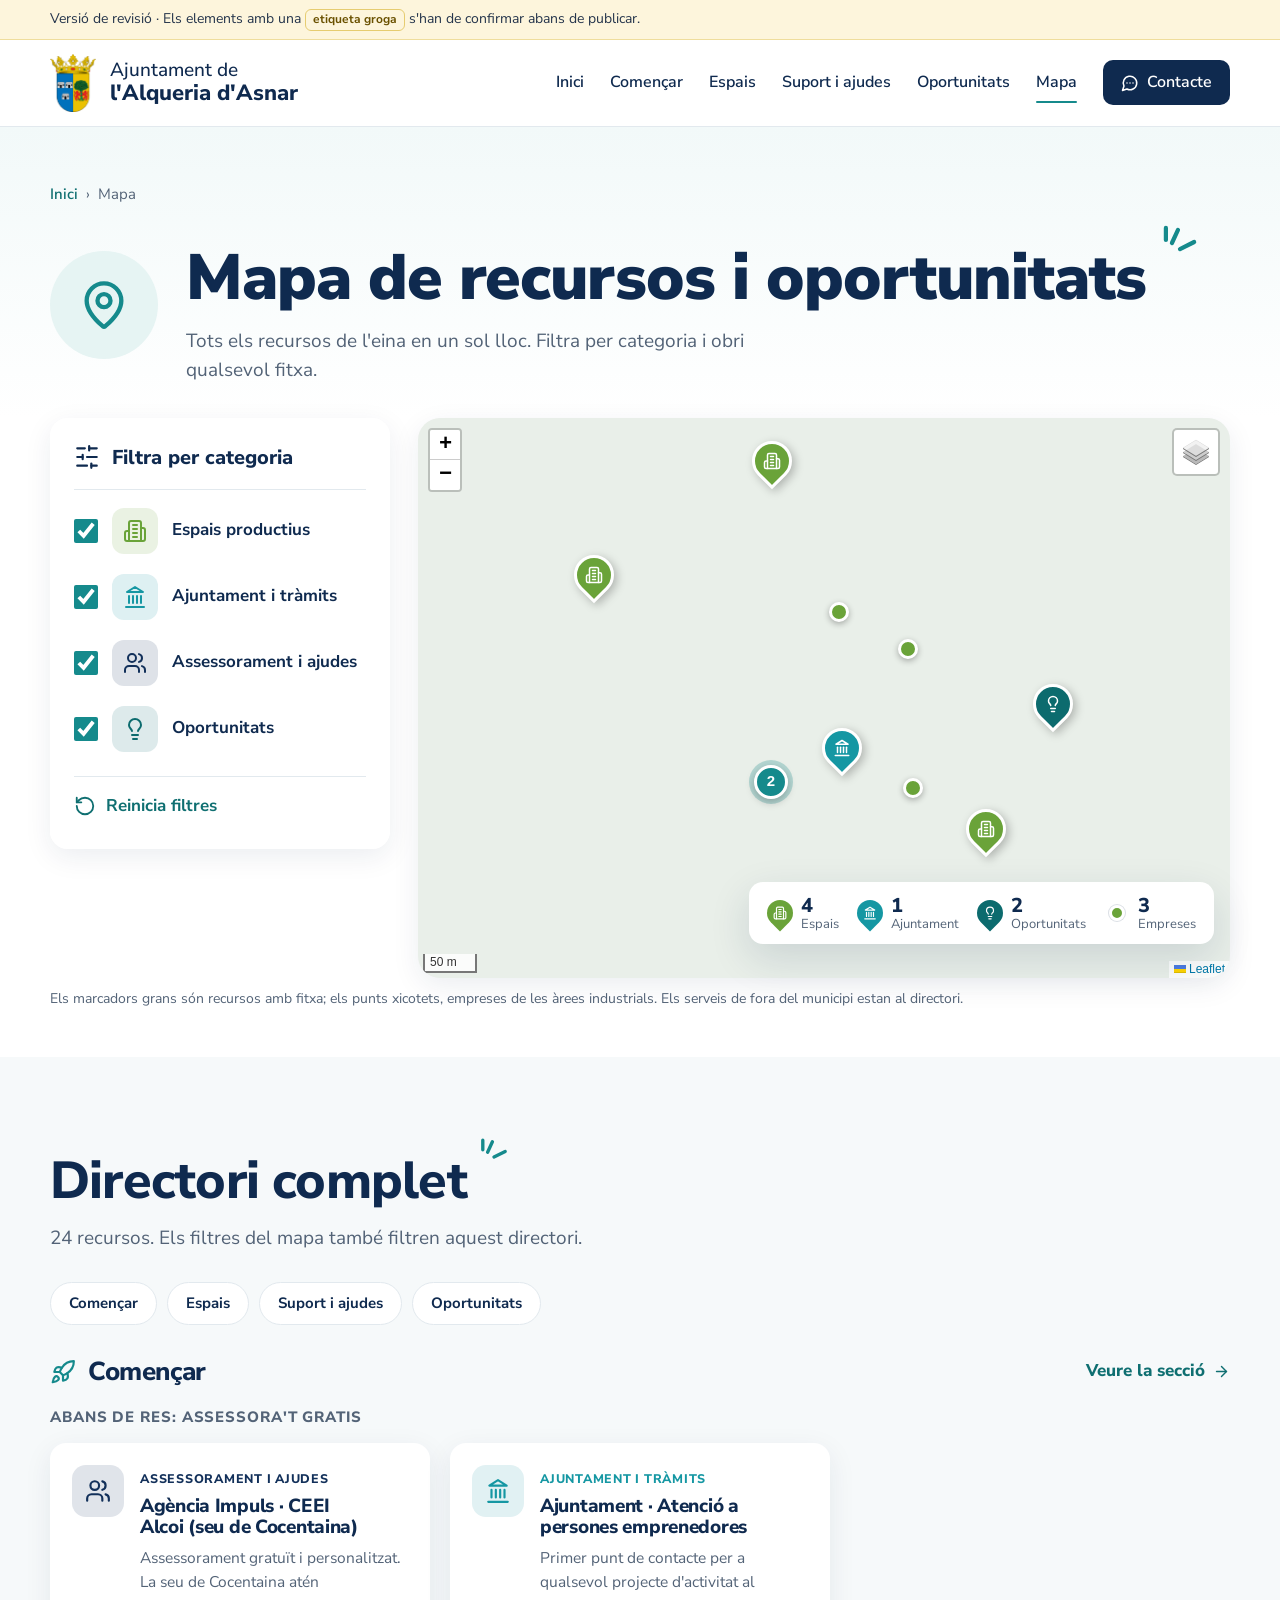
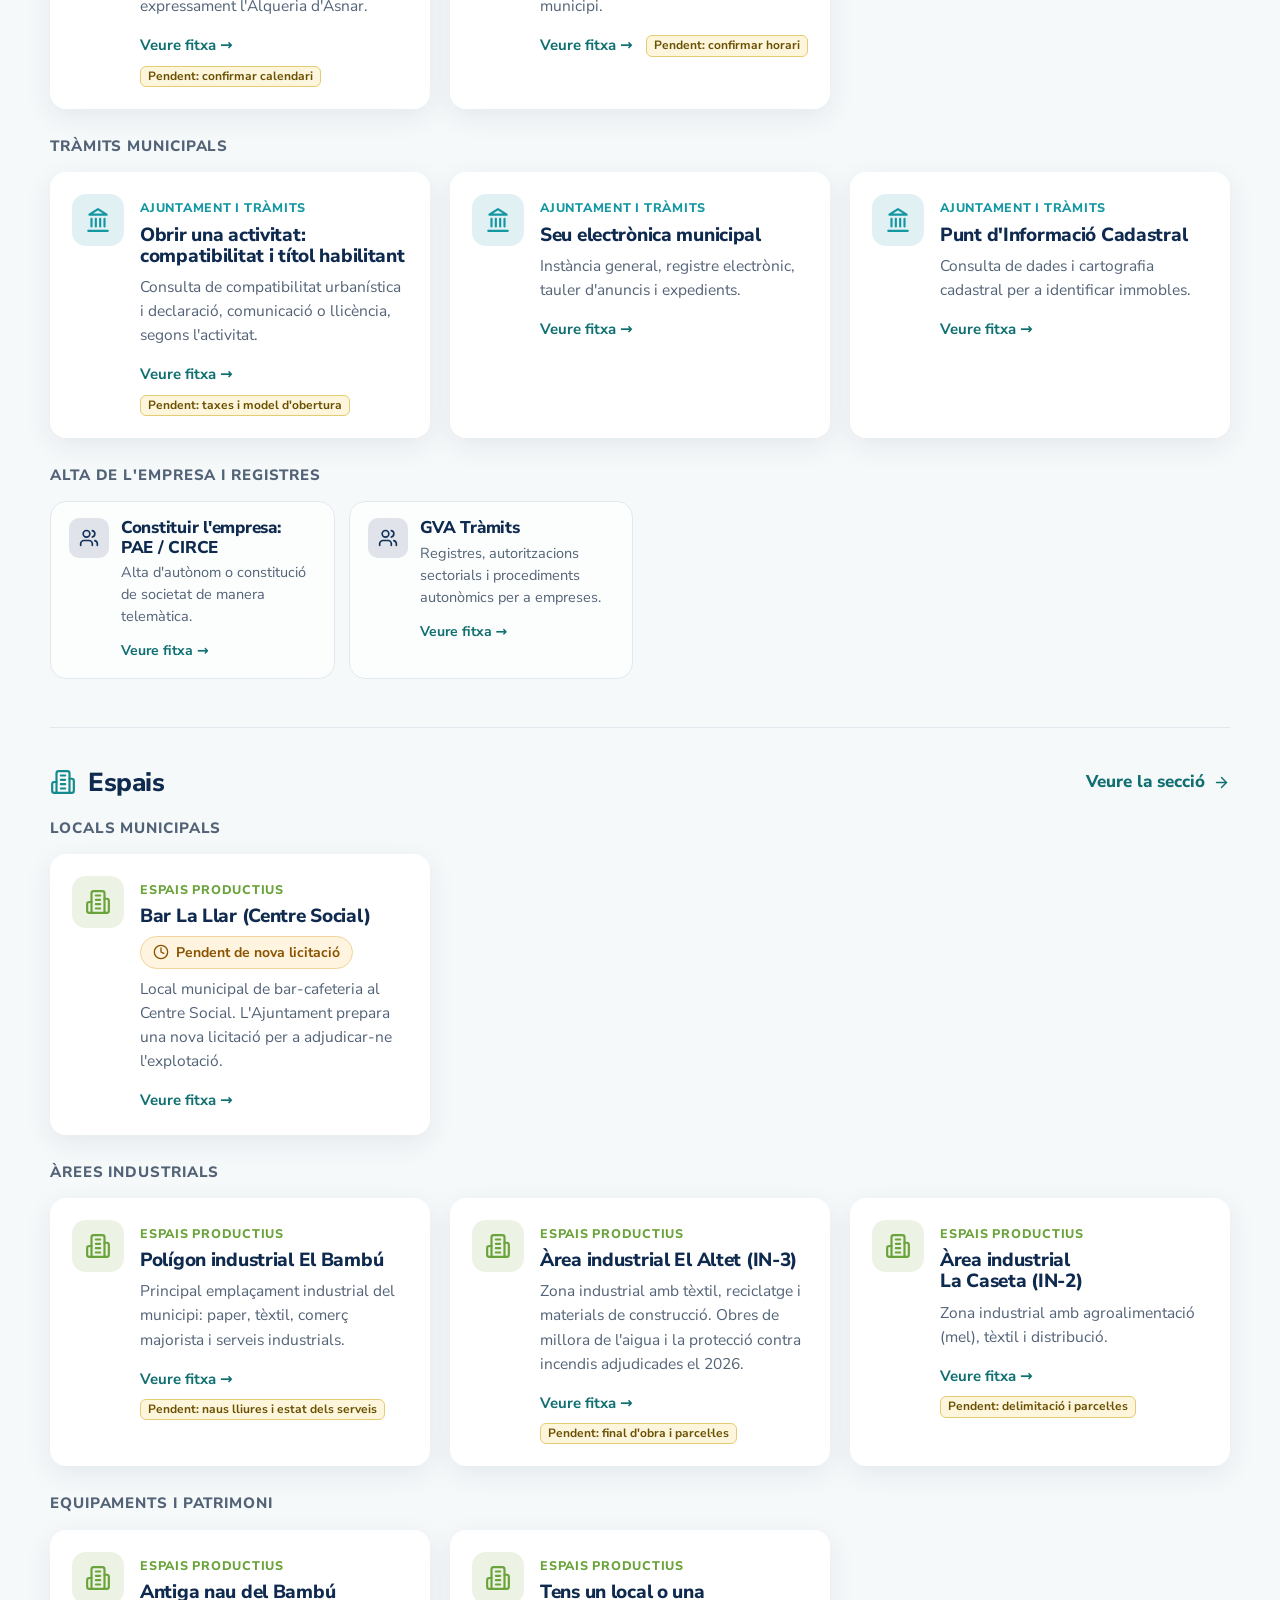
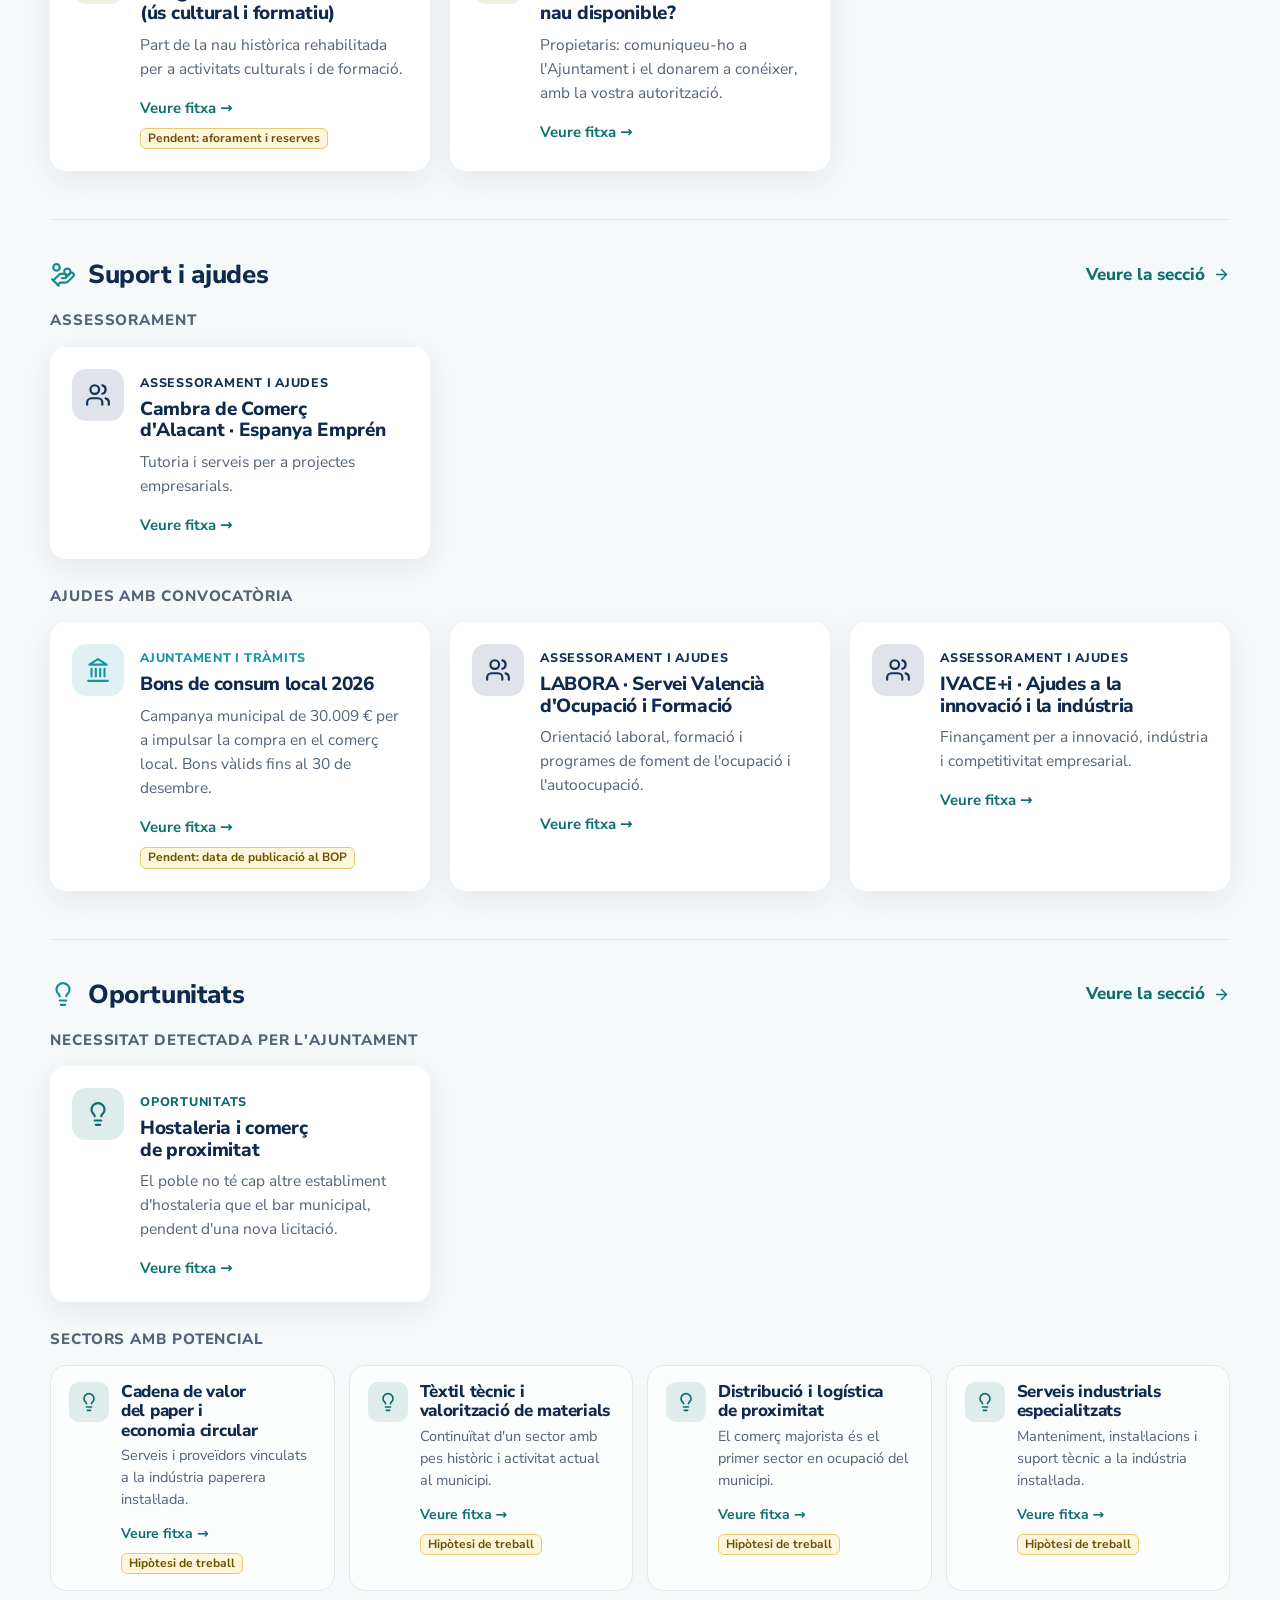
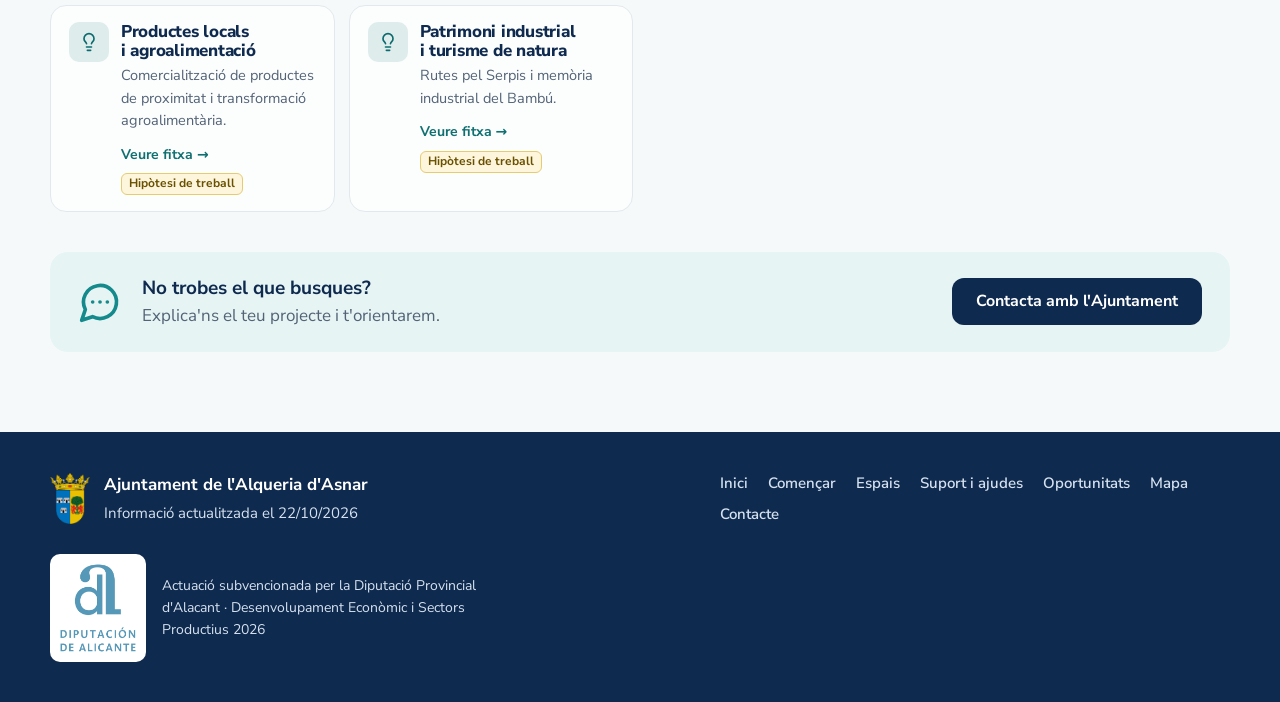
==== commit 6d8fd7e6: "Mapa: capes Mapa clar i Mapa viu (OpenFreeMap) i Vista aèria (PNOA), amb agrupació de marcadors Co-A" ====
--- a/mapa.html
+++ b/mapa.html
@@ -8,6 +8,8 @@
 <meta name="robots" content="noindex, nofollow">   <!-- FASE DE REVISIÓ: llevar en publicar definitivament -->
 <link rel="icon" href="img/escut.png">
 <link rel="stylesheet" href="vendor/leaflet/leaflet.css">
+<link rel="stylesheet" href="vendor/markercluster/MarkerCluster.css">
+<link rel="stylesheet" href="vendor/maplibre/maplibre-gl.css">
 <link rel="stylesheet" href="css/estils.css">
 </head>
 <body data-pagina="mapa">
@@ -93,6 +95,9 @@
 </footer>
 
 <script src="vendor/leaflet/leaflet.js"></script>
+<script src="vendor/markercluster/leaflet.markercluster.js"></script>
+<script src="vendor/maplibre/maplibre-gl.js"></script>
+<script src="vendor/maplibre/leaflet-maplibre-gl.js"></script>
 <script src="js/dades.js"></script>
 <script src="vendor/sheetjs/xlsx.mini.min.js"></script>
 <script src="js/llibre.js"></script>
--- a/vendor/markercluster/MarkerCluster.css
+++ b/vendor/markercluster/MarkerCluster.css
@@ -0,0 +1,14 @@
+.leaflet-cluster-anim .leaflet-marker-icon, .leaflet-cluster-anim .leaflet-marker-shadow {
+	-webkit-transition: -webkit-transform 0.3s ease-out, opacity 0.3s ease-in;
+	-moz-transition: -moz-transform 0.3s ease-out, opacity 0.3s ease-in;
+	-o-transition: -o-transform 0.3s ease-out, opacity 0.3s ease-in;
+	transition: transform 0.3s ease-out, opacity 0.3s ease-in;
+}
+
+.leaflet-cluster-spider-leg {
+	/* stroke-dashoffset (duration and function) should match with leaflet-marker-icon transform in order to track it exactly */
+	-webkit-transition: -webkit-stroke-dashoffset 0.3s ease-out, -webkit-stroke-opacity 0.3s ease-in;
+	-moz-transition: -moz-stroke-dashoffset 0.3s ease-out, -moz-stroke-opacity 0.3s ease-in;
+	-o-transition: -o-stroke-dashoffset 0.3s ease-out, -o-stroke-opacity 0.3s ease-in;
+	transition: stroke-dashoffset 0.3s ease-out, stroke-opacity 0.3s ease-in;
+}
--- a/vendor/maplibre/maplibre-gl.css
+++ b/vendor/maplibre/maplibre-gl.css
@@ -0,0 +1 @@
+.maplibregl-map{font:12px/20px Helvetica Neue,Arial,Helvetica,sans-serif;overflow:hidden;position:relative;-webkit-tap-highlight-color:rgb(0 0 0/0)}.maplibregl-canvas{left:0;position:absolute;top:0}.maplibregl-map:fullscreen{height:100%;width:100%}.maplibregl-ctrl-group button.maplibregl-ctrl-compass{touch-action:none}.maplibregl-canvas-container.maplibregl-interactive,.maplibregl-ctrl-group button.maplibregl-ctrl-compass{cursor:grab;-webkit-user-select:none;-moz-user-select:none;user-select:none}.maplibregl-canvas-container.maplibregl-interactive.maplibregl-track-pointer{cursor:pointer}.maplibregl-canvas-container.maplibregl-interactive:active,.maplibregl-ctrl-group button.maplibregl-ctrl-compass:active{cursor:grabbing}.maplibregl-canvas-container.maplibregl-touch-zoom-rotate,.maplibregl-canvas-container.maplibregl-touch-zoom-rotate .maplibregl-canvas{touch-action:pan-x pan-y}.maplibregl-canvas-container.maplibregl-touch-drag-pan,.maplibregl-canvas-container.maplibregl-touch-drag-pan .maplibregl-canvas{touch-action:pinch-zoom}.maplibregl-canvas-container.maplibregl-touch-zoom-rotate.maplibregl-touch-drag-pan,.maplibregl-canvas-container.maplibregl-touch-zoom-rotate.maplibregl-touch-drag-pan .maplibregl-canvas{touch-action:none}.maplibregl-canvas-container.maplibregl-touch-drag-pan.maplibregl-cooperative-gestures,.maplibregl-canvas-container.maplibregl-touch-drag-pan.maplibregl-cooperative-gestures .maplibregl-canvas{touch-action:pan-x pan-y}.maplibregl-ctrl-bottom-left,.maplibregl-ctrl-bottom-right,.maplibregl-ctrl-top-left,.maplibregl-ctrl-top-right{pointer-events:none;position:absolute;z-index:2}.maplibregl-ctrl-top-left{left:0;top:0}.maplibregl-ctrl-top-right{right:0;top:0}.maplibregl-ctrl-bottom-left{bottom:0;left:0}.maplibregl-ctrl-bottom-right{bottom:0;right:0}.maplibregl-ctrl{clear:both;pointer-events:auto;transform:translate(0)}.maplibregl-ctrl-top-left .maplibregl-ctrl{float:left;margin:10px 0 0 10px}.maplibregl-ctrl-top-right .maplibregl-ctrl{float:right;margin:10px 10px 0 0}.maplibregl-ctrl-bottom-left .maplibregl-ctrl{float:left;margin:0 0 10px 10px}.maplibregl-ctrl-bottom-right .maplibregl-ctrl{float:right;margin:0 10px 10px 0}.maplibregl-ctrl-group{background:#fff;border-radius:4px}.maplibregl-ctrl-group:not(:empty){box-shadow:0 0 0 2px rgba(0,0,0,.1)}@media (forced-colors:active){.maplibregl-ctrl-group:not(:empty){box-shadow:0 0 0 2px ButtonText}}.maplibregl-ctrl-group button{background-color:transparent;border:0;box-sizing:border-box;cursor:pointer;display:block;height:29px;outline:none;padding:0;width:29px}.maplibregl-ctrl-group button+button{border-top:1px solid #ddd}.maplibregl-ctrl button .maplibregl-ctrl-icon{background-position:50%;background-repeat:no-repeat;display:block;height:100%;width:100%}@media (forced-colors:active){.maplibregl-ctrl-icon{background-color:transparent}.maplibregl-ctrl-group button+button{border-top:1px solid ButtonText}}.maplibregl-ctrl button::-moz-focus-inner{border:0;padding:0}.maplibregl-ctrl-attrib-button:focus,.maplibregl-ctrl-group button:focus{box-shadow:0 0 2px 2px #0096ff}.maplibregl-ctrl button:disabled{cursor:not-allowed}.maplibregl-ctrl button:disabled .maplibregl-ctrl-icon{opacity:.25}.maplibregl-ctrl button:not(:disabled):hover{background-color:rgb(0 0 0/5%)}.maplibregl-ctrl-group button:focus:focus-visible{box-shadow:0 0 2px 2px #0096ff}.maplibregl-ctrl-group button:focus:not(:focus-visible){box-shadow:none}.maplibregl-ctrl-group button:focus:first-child{border-radius:4px 4px 0 0}.maplibregl-ctrl-group button:focus:last-child{border-radius:0 0 4px 4px}.maplibregl-ctrl-group button:focus:only-child{border-radius:inherit}.maplibregl-ctrl button.maplibregl-ctrl-zoom-out .maplibregl-ctrl-icon{background-image:url("data:image/svg+xml;charset=utf-8,%3Csvg xmlns='http://www.w3.org/2000/svg' width='29' height='29' fill='%23333' viewBox='0 0 29 29'%3E%3Cpath d='M10 13c-.75 0-1.5.75-1.5 1.5S9.25 16 10 16h9c.75 0 1.5-.75 1.5-1.5S19.75 13 19 13z'/%3E%3C/svg%3E")}.maplibregl-ctrl button.maplibregl-ctrl-zoom-in .maplibregl-ctrl-icon{background-image:url("data:image/svg+xml;charset=utf-8,%3Csvg xmlns='http://www.w3.org/2000/svg' width='29' height='29' fill='%23333' viewBox='0 0 29 29'%3E%3Cpath d='M14.5 8.5c-.75 0-1.5.75-1.5 1.5v3h-3c-.75 0-1.5.75-1.5 1.5S9.25 16 10 16h3v3c0 .75.75 1.5 1.5 1.5S16 19.75 16 19v-3h3c.75 0 1.5-.75 1.5-1.5S19.75 13 19 13h-3v-3c0-.75-.75-1.5-1.5-1.5'/%3E%3C/svg%3E")}@media (forced-colors:active){.maplibregl-ctrl button.maplibregl-ctrl-zoom-out .maplibregl-ctrl-icon{background-image:url("data:image/svg+xml;charset=utf-8,%3Csvg xmlns='http://www.w3.org/2000/svg' width='29' height='29' fill='%23fff' viewBox='0 0 29 29'%3E%3Cpath d='M10 13c-.75 0-1.5.75-1.5 1.5S9.25 16 10 16h9c.75 0 1.5-.75 1.5-1.5S19.75 13 19 13z'/%3E%3C/svg%3E")}.maplibregl-ctrl button.maplibregl-ctrl-zoom-in .maplibregl-ctrl-icon{background-image:url("data:image/svg+xml;charset=utf-8,%3Csvg xmlns='http://www.w3.org/2000/svg' width='29' height='29' fill='%23fff' viewBox='0 0 29 29'%3E%3Cpath d='M14.5 8.5c-.75 0-1.5.75-1.5 1.5v3h-3c-.75 0-1.5.75-1.5 1.5S9.25 16 10 16h3v3c0 .75.75 1.5 1.5 1.5S16 19.75 16 19v-3h3c.75 0 1.5-.75 1.5-1.5S19.75 13 19 13h-3v-3c0-.75-.75-1.5-1.5-1.5'/%3E%3C/svg%3E")}}@media (forced-colors:active) and (prefers-color-scheme:light){.maplibregl-ctrl button.maplibregl-ctrl-zoom-out .maplibregl-ctrl-icon{background-image:url("data:image/svg+xml;charset=utf-8,%3Csvg xmlns='http://www.w3.org/2000/svg' width='29' height='29' viewBox='0 0 29 29'%3E%3Cpath d='M10 13c-.75 0-1.5.75-1.5 1.5S9.25 16 10 16h9c.75 0 1.5-.75 1.5-1.5S19.75 13 19 13z'/%3E%3C/svg%3E")}.maplibregl-ctrl button.maplibregl-ctrl-zoom-in .maplibregl-ctrl-icon{background-image:url("data:image/svg+xml;charset=utf-8,%3Csvg xmlns='http://www.w3.org/2000/svg' width='29' height='29' viewBox='0 0 29 29'%3E%3Cpath d='M14.5 8.5c-.75 0-1.5.75-1.5 1.5v3h-3c-.75 0-1.5.75-1.5 1.5S9.25 16 10 16h3v3c0 .75.75 1.5 1.5 1.5S16 19.75 16 19v-3h3c.75 0 1.5-.75 1.5-1.5S19.75 13 19 13h-3v-3c0-.75-.75-1.5-1.5-1.5'/%3E%3C/svg%3E")}}.maplibregl-ctrl button.maplibregl-ctrl-fullscreen .maplibregl-ctrl-icon{background-image:url("data:image/svg+xml;charset=utf-8,%3Csvg xmlns='http://www.w3.org/2000/svg' width='29' height='29' fill='%23333' viewBox='0 0 29 29'%3E%3Cpath d='M24 16v5.5c0 1.75-.75 2.5-2.5 2.5H16v-1l3-1.5-4-5.5 1-1 5.5 4 1.5-3zM6 16l1.5 3 5.5-4 1 1-4 5.5 3 1.5v1H7.5C5.75 24 5 23.25 5 21.5V16zm7-11v1l-3 1.5 4 5.5-1 1-5.5-4L6 13H5V7.5C5 5.75 5.75 5 7.5 5zm11 2.5c0-1.75-.75-2.5-2.5-2.5H16v1l3 1.5-4 5.5 1 1 5.5-4 1.5 3h1z'/%3E%3C/svg%3E")}.maplibregl-ctrl button.maplibregl-ctrl-shrink .maplibregl-ctrl-icon{background-image:url("data:image/svg+xml;charset=utf-8,%3Csvg xmlns='http://www.w3.org/2000/svg' width='29' height='29' viewBox='0 0 29 29'%3E%3Cpath d='M18.5 16c-1.75 0-2.5.75-2.5 2.5V24h1l1.5-3 5.5 4 1-1-4-5.5 3-1.5v-1zM13 18.5c0-1.75-.75-2.5-2.5-2.5H5v1l3 1.5L4 24l1 1 5.5-4 1.5 3h1zm3-8c0 1.75.75 2.5 2.5 2.5H24v-1l-3-1.5L25 5l-1-1-5.5 4L17 5h-1zM10.5 13c1.75 0 2.5-.75 2.5-2.5V5h-1l-1.5 3L5 4 4 5l4 5.5L5 12v1z'/%3E%3C/svg%3E")}@media (forced-colors:active){.maplibregl-ctrl button.maplibregl-ctrl-fullscreen .maplibregl-ctrl-icon{background-image:url("data:image/svg+xml;charset=utf-8,%3Csvg xmlns='http://www.w3.org/2000/svg' width='29' height='29' fill='%23fff' viewBox='0 0 29 29'%3E%3Cpath d='M24 16v5.5c0 1.75-.75 2.5-2.5 2.5H16v-1l3-1.5-4-5.5 1-1 5.5 4 1.5-3zM6 16l1.5 3 5.5-4 1 1-4 5.5 3 1.5v1H7.5C5.75 24 5 23.25 5 21.5V16zm7-11v1l-3 1.5 4 5.5-1 1-5.5-4L6 13H5V7.5C5 5.75 5.75 5 7.5 5zm11 2.5c0-1.75-.75-2.5-2.5-2.5H16v1l3 1.5-4 5.5 1 1 5.5-4 1.5 3h1z'/%3E%3C/svg%3E")}.maplibregl-ctrl button.maplibregl-ctrl-shrink .maplibregl-ctrl-icon{background-image:url("data:image/svg+xml;charset=utf-8,%3Csvg xmlns='http://www.w3.org/2000/svg' width='29' height='29' fill='%23fff' viewBox='0 0 29 29'%3E%3Cpath d='M18.5 16c-1.75 0-2.5.75-2.5 2.5V24h1l1.5-3 5.5 4 1-1-4-5.5 3-1.5v-1zM13 18.5c0-1.75-.75-2.5-2.5-2.5H5v1l3 1.5L4 24l1 1 5.5-4 1.5 3h1zm3-8c0 1.75.75 2.5 2.5 2.5H24v-1l-3-1.5L25 5l-1-1-5.5 4L17 5h-1zM10.5 13c1.75 0 2.5-.75 2.5-2.5V5h-1l-1.5 3L5 4 4 5l4 5.5L5 12v1z'/%3E%3C/svg%3E")}}@media (forced-colors:active) and (prefers-color-scheme:light){.maplibregl-ctrl button.maplibregl-ctrl-fullscreen .maplibregl-ctrl-icon{background-image:url("data:image/svg+xml;charset=utf-8,%3Csvg xmlns='http://www.w3.org/2000/svg' width='29' height='29' viewBox='0 0 29 29'%3E%3Cpath d='M24 16v5.5c0 1.75-.75 2.5-2.5 2.5H16v-1l3-1.5-4-5.5 1-1 5.5 4 1.5-3zM6 16l1.5 3 5.5-4 1 1-4 5.5 3 1.5v1H7.5C5.75 24 5 23.25 5 21.5V16zm7-11v1l-3 1.5 4 5.5-1 1-5.5-4L6 13H5V7.5C5 5.75 5.75 5 7.5 5zm11 2.5c0-1.75-.75-2.5-2.5-2.5H16v1l3 1.5-4 5.5 1 1 5.5-4 1.5 3h1z'/%3E%3C/svg%3E")}.maplibregl-ctrl button.maplibregl-ctrl-shrink .maplibregl-ctrl-icon{background-image:url("data:image/svg+xml;charset=utf-8,%3Csvg xmlns='http://www.w3.org/2000/svg' width='29' height='29' viewBox='0 0 29 29'%3E%3Cpath d='M18.5 16c-1.75 0-2.5.75-2.5 2.5V24h1l1.5-3 5.5 4 1-1-4-5.5 3-1.5v-1zM13 18.5c0-1.75-.75-2.5-2.5-2.5H5v1l3 1.5L4 24l1 1 5.5-4 1.5 3h1zm3-8c0 1.75.75 2.5 2.5 2.5H24v-1l-3-1.5L25 5l-1-1-5.5 4L17 5h-1zM10.5 13c1.75 0 2.5-.75 2.5-2.5V5h-1l-1.5 3L5 4 4 5l4 5.5L5 12v1z'/%3E%3C/svg%3E")}}.maplibregl-ctrl button.maplibregl-ctrl-compass .maplibregl-ctrl-icon{background-image:url("data:image/svg+xml;charset=utf-8,%3Csvg xmlns='http://www.w3.org/2000/svg' width='29' height='29' fill='%23333' viewBox='0 0 29 29'%3E%3Cpath d='m10.5 14 4-8 4 8z'/%3E%3Cpath fill='%23ccc' d='m10.5 16 4 8 4-8z'/%3E%3C/svg%3E")}@media (forced-colors:active){.maplibregl-ctrl button.maplibregl-ctrl-compass .maplibregl-ctrl-icon{background-image:url("data:image/svg+xml;charset=utf-8,%3Csvg xmlns='http://www.w3.org/2000/svg' width='29' height='29' fill='%23fff' viewBox='0 0 29 29'%3E%3Cpath d='m10.5 14 4-8 4 8z'/%3E%3Cpath fill='%23ccc' d='m10.5 16 4 8 4-8z'/%3E%3C/svg%3E")}}@media (forced-colors:active) and (prefers-color-scheme:light){.maplibregl-ctrl button.maplibregl-ctrl-compass .maplibregl-ctrl-icon{background-image:url("data:image/svg+xml;charset=utf-8,%3Csvg xmlns='http://www.w3.org/2000/svg' width='29' height='29' viewBox='0 0 29 29'%3E%3Cpath d='m10.5 14 4-8 4 8z'/%3E%3Cpath fill='%23ccc' d='m10.5 16 4 8 4-8z'/%3E%3C/svg%3E")}}.maplibregl-ctrl button.maplibregl-ctrl-terrain .maplibregl-ctrl-icon{background-image:url("data:image/svg+xml;charset=utf-8,%3Csvg xmlns='http://www.w3.org/2000/svg' width='22' height='22' fill='%23333' viewBox='0 0 22 22'%3E%3Cpath d='m1.754 13.406 4.453-4.851 3.09 3.09 3.281 3.277.969-.969-3.309-3.312 3.844-4.121 6.148 6.886h1.082v-.855l-7.207-8.07-4.84 5.187L6.169 6.57l-5.48 5.965v.871ZM.688 16.844h20.625v1.375H.688Zm0 0'/%3E%3C/svg%3E")}.maplibregl-ctrl button.maplibregl-ctrl-terrain-enabled .maplibregl-ctrl-icon{background-image:url("data:image/svg+xml;charset=utf-8,%3Csvg xmlns='http://www.w3.org/2000/svg' width='22' height='22' fill='%2333b5e5' viewBox='0 0 22 22'%3E%3Cpath d='m1.754 13.406 4.453-4.851 3.09 3.09 3.281 3.277.969-.969-3.309-3.312 3.844-4.121 6.148 6.886h1.082v-.855l-7.207-8.07-4.84 5.187L6.169 6.57l-5.48 5.965v.871ZM.688 16.844h20.625v1.375H.688Zm0 0'/%3E%3C/svg%3E")}.maplibregl-ctrl button.maplibregl-ctrl-geolocate .maplibregl-ctrl-icon{background-image:url("data:image/svg+xml;charset=utf-8,%3Csvg xmlns='http://www.w3.org/2000/svg' width='29' height='29' fill='%23333' viewBox='0 0 20 20'%3E%3Cpath d='M10 4C9 4 9 5 9 5v.1A5 5 0 0 0 5.1 9H5s-1 0-1 1 1 1 1 1h.1A5 5 0 0 0 9 14.9v.1s0 1 1 1 1-1 1-1v-.1a5 5 0 0 0 3.9-3.9h.1s1 0 1-1-1-1-1-1h-.1A5 5 0 0 0 11 5.1V5s0-1-1-1m0 2.5a3.5 3.5 0 1 1 0 7 3.5 3.5 0 1 1 0-7'/%3E%3Ccircle cx='10' cy='10' r='2'/%3E%3C/svg%3E")}.maplibregl-ctrl button.maplibregl-ctrl-geolocate:disabled .maplibregl-ctrl-icon{background-image:url("data:image/svg+xml;charset=utf-8,%3Csvg xmlns='http://www.w3.org/2000/svg' width='29' height='29' fill='%23aaa' viewBox='0 0 20 20'%3E%3Cpath d='M10 4C9 4 9 5 9 5v.1A5 5 0 0 0 5.1 9H5s-1 0-1 1 1 1 1 1h.1A5 5 0 0 0 9 14.9v.1s0 1 1 1 1-1 1-1v-.1a5 5 0 0 0 3.9-3.9h.1s1 0 1-1-1-1-1-1h-.1A5 5 0 0 0 11 5.1V5s0-1-1-1m0 2.5a3.5 3.5 0 1 1 0 7 3.5 3.5 0 1 1 0-7'/%3E%3Ccircle cx='10' cy='10' r='2'/%3E%3Cpath fill='red' d='m14 5 1 1-9 9-1-1z'/%3E%3C/svg%3E")}.maplibregl-ctrl button.maplibregl-ctrl-geolocate.maplibregl-ctrl-geolocate-active .maplibregl-ctrl-icon{background-image:url("data:image/svg+xml;charset=utf-8,%3Csvg xmlns='http://www.w3.org/2000/svg' width='29' height='29' fill='%2333b5e5' viewBox='0 0 20 20'%3E%3Cpath d='M10 4C9 4 9 5 9 5v.1A5 5 0 0 0 5.1 9H5s-1 0-1 1 1 1 1 1h.1A5 5 0 0 0 9 14.9v.1s0 1 1 1 1-1 1-1v-.1a5 5 0 0 0 3.9-3.9h.1s1 0 1-1-1-1-1-1h-.1A5 5 0 0 0 11 5.1V5s0-1-1-1m0 2.5a3.5 3.5 0 1 1 0 7 3.5 3.5 0 1 1 0-7'/%3E%3Ccircle cx='10' cy='10' r='2'/%3E%3C/svg%3E")}.maplibregl-ctrl button.maplibregl-ctrl-geolocate.maplibregl-ctrl-geolocate-active-error .maplibregl-ctrl-icon{background-image:url("data:image/svg+xml;charset=utf-8,%3Csvg xmlns='http://www.w3.org/2000/svg' width='29' height='29' fill='%23e58978' viewBox='0 0 20 20'%3E%3Cpath d='M10 4C9 4 9 5 9 5v.1A5 5 0 0 0 5.1 9H5s-1 0-1 1 1 1 1 1h.1A5 5 0 0 0 9 14.9v.1s0 1 1 1 1-1 1-1v-.1a5 5 0 0 0 3.9-3.9h.1s1 0 1-1-1-1-1-1h-.1A5 5 0 0 0 11 5.1V5s0-1-1-1m0 2.5a3.5 3.5 0 1 1 0 7 3.5 3.5 0 1 1 0-7'/%3E%3Ccircle cx='10' cy='10' r='2'/%3E%3C/svg%3E")}.maplibregl-ctrl button.maplibregl-ctrl-geolocate.maplibregl-ctrl-geolocate-background .maplibregl-ctrl-icon{background-image:url("data:image/svg+xml;charset=utf-8,%3Csvg xmlns='http://www.w3.org/2000/svg' width='29' height='29' fill='%2333b5e5' viewBox='0 0 20 20'%3E%3Cpath d='M10 4C9 4 9 5 9 5v.1A5 5 0 0 0 5.1 9H5s-1 0-1 1 1 1 1 1h.1A5 5 0 0 0 9 14.9v.1s0 1 1 1 1-1 1-1v-.1a5 5 0 0 0 3.9-3.9h.1s1 0 1-1-1-1-1-1h-.1A5 5 0 0 0 11 5.1V5s0-1-1-1m0 2.5a3.5 3.5 0 1 1 0 7 3.5 3.5 0 1 1 0-7'/%3E%3C/svg%3E")}.maplibregl-ctrl button.maplibregl-ctrl-geolocate.maplibregl-ctrl-geolocate-background-error .maplibregl-ctrl-icon{background-image:url("data:image/svg+xml;charset=utf-8,%3Csvg xmlns='http://www.w3.org/2000/svg' width='29' height='29' fill='%23e54e33' viewBox='0 0 20 20'%3E%3Cpath d='M10 4C9 4 9 5 9 5v.1A5 5 0 0 0 5.1 9H5s-1 0-1 1 1 1 1 1h.1A5 5 0 0 0 9 14.9v.1s0 1 1 1 1-1 1-1v-.1a5 5 0 0 0 3.9-3.9h.1s1 0 1-1-1-1-1-1h-.1A5 5 0 0 0 11 5.1V5s0-1-1-1m0 2.5a3.5 3.5 0 1 1 0 7 3.5 3.5 0 1 1 0-7'/%3E%3C/svg%3E")}.maplibregl-ctrl button.maplibregl-ctrl-geolocate.maplibregl-ctrl-geolocate-waiting .maplibregl-ctrl-icon{animation:maplibregl-spin 2s linear infinite}@media (forced-colors:active){.maplibregl-ctrl button.maplibregl-ctrl-geolocate .maplibregl-ctrl-icon{background-image:url("data:image/svg+xml;charset=utf-8,%3Csvg xmlns='http://www.w3.org/2000/svg' width='29' height='29' fill='%23fff' viewBox='0 0 20 20'%3E%3Cpath d='M10 4C9 4 9 5 9 5v.1A5 5 0 0 0 5.1 9H5s-1 0-1 1 1 1 1 1h.1A5 5 0 0 0 9 14.9v.1s0 1 1 1 1-1 1-1v-.1a5 5 0 0 0 3.9-3.9h.1s1 0 1-1-1-1-1-1h-.1A5 5 0 0 0 11 5.1V5s0-1-1-1m0 2.5a3.5 3.5 0 1 1 0 7 3.5 3.5 0 1 1 0-7'/%3E%3Ccircle cx='10' cy='10' r='2'/%3E%3C/svg%3E")}.maplibregl-ctrl button.maplibregl-ctrl-geolocate:disabled .maplibregl-ctrl-icon{background-image:url("data:image/svg+xml;charset=utf-8,%3Csvg xmlns='http://www.w3.org/2000/svg' width='29' height='29' fill='%23999' viewBox='0 0 20 20'%3E%3Cpath d='M10 4C9 4 9 5 9 5v.1A5 5 0 0 0 5.1 9H5s-1 0-1 1 1 1 1 1h.1A5 5 0 0 0 9 14.9v.1s0 1 1 1 1-1 1-1v-.1a5 5 0 0 0 3.9-3.9h.1s1 0 1-1-1-1-1-1h-.1A5 5 0 0 0 11 5.1V5s0-1-1-1m0 2.5a3.5 3.5 0 1 1 0 7 3.5 3.5 0 1 1 0-7'/%3E%3Ccircle cx='10' cy='10' r='2'/%3E%3Cpath fill='red' d='m14 5 1 1-9 9-1-1z'/%3E%3C/svg%3E")}.maplibregl-ctrl button.maplibregl-ctrl-geolocate.maplibregl-ctrl-geolocate-active .maplibregl-ctrl-icon{background-image:url("data:image/svg+xml;charset=utf-8,%3Csvg xmlns='http://www.w3.org/2000/svg' width='29' height='29' fill='%2333b5e5' viewBox='0 0 20 20'%3E%3Cpath d='M10 4C9 4 9 5 9 5v.1A5 5 0 0 0 5.1 9H5s-1 0-1 1 1 1 1 1h.1A5 5 0 0 0 9 14.9v.1s0 1 1 1 1-1 1-1v-.1a5 5 0 0 0 3.9-3.9h.1s1 0 1-1-1-1-1-1h-.1A5 5 0 0 0 11 5.1V5s0-1-1-1m0 2.5a3.5 3.5 0 1 1 0 7 3.5 3.5 0 1 1 0-7'/%3E%3Ccircle cx='10' cy='10' r='2'/%3E%3C/svg%3E")}.maplibregl-ctrl button.maplibregl-ctrl-geolocate.maplibregl-ctrl-geolocate-active-error .maplibregl-ctrl-icon{background-image:url("data:image/svg+xml;charset=utf-8,%3Csvg xmlns='http://www.w3.org/2000/svg' width='29' height='29' fill='%23e58978' viewBox='0 0 20 20'%3E%3Cpath d='M10 4C9 4 9 5 9 5v.1A5 5 0 0 0 5.1 9H5s-1 0-1 1 1 1 1 1h.1A5 5 0 0 0 9 14.9v.1s0 1 1 1 1-1 1-1v-.1a5 5 0 0 0 3.9-3.9h.1s1 0 1-1-1-1-1-1h-.1A5 5 0 0 0 11 5.1V5s0-1-1-1m0 2.5a3.5 3.5 0 1 1 0 7 3.5 3.5 0 1 1 0-7'/%3E%3Ccircle cx='10' cy='10' r='2'/%3E%3C/svg%3E")}.maplibregl-ctrl button.maplibregl-ctrl-geolocate.maplibregl-ctrl-geolocate-background .maplibregl-ctrl-icon{background-image:url("data:image/svg+xml;charset=utf-8,%3Csvg xmlns='http://www.w3.org/2000/svg' width='29' height='29' fill='%2333b5e5' viewBox='0 0 20 20'%3E%3Cpath d='M10 4C9 4 9 5 9 5v.1A5 5 0 0 0 5.1 9H5s-1 0-1 1 1 1 1 1h.1A5 5 0 0 0 9 14.9v.1s0 1 1 1 1-1 1-1v-.1a5 5 0 0 0 3.9-3.9h.1s1 0 1-1-1-1-1-1h-.1A5 5 0 0 0 11 5.1V5s0-1-1-1m0 2.5a3.5 3.5 0 1 1 0 7 3.5 3.5 0 1 1 0-7'/%3E%3C/svg%3E")}.maplibregl-ctrl button.maplibregl-ctrl-geolocate.maplibregl-ctrl-geolocate-background-error .maplibregl-ctrl-icon{background-image:url("data:image/svg+xml;charset=utf-8,%3Csvg xmlns='http://www.w3.org/2000/svg' width='29' height='29' fill='%23e54e33' viewBox='0 0 20 20'%3E%3Cpath d='M10 4C9 4 9 5 9 5v.1A5 5 0 0 0 5.1 9H5s-1 0-1 1 1 1 1 1h.1A5 5 0 0 0 9 14.9v.1s0 1 1 1 1-1 1-1v-.1a5 5 0 0 0 3.9-3.9h.1s1 0 1-1-1-1-1-1h-.1A5 5 0 0 0 11 5.1V5s0-1-1-1m0 2.5a3.5 3.5 0 1 1 0 7 3.5 3.5 0 1 1 0-7'/%3E%3C/svg%3E")}}@media (forced-colors:active) and (prefers-color-scheme:light){.maplibregl-ctrl button.maplibregl-ctrl-geolocate .maplibregl-ctrl-icon{background-image:url("data:image/svg+xml;charset=utf-8,%3Csvg xmlns='http://www.w3.org/2000/svg' width='29' height='29' viewBox='0 0 20 20'%3E%3Cpath d='M10 4C9 4 9 5 9 5v.1A5 5 0 0 0 5.1 9H5s-1 0-1 1 1 1 1 1h.1A5 5 0 0 0 9 14.9v.1s0 1 1 1 1-1 1-1v-.1a5 5 0 0 0 3.9-3.9h.1s1 0 1-1-1-1-1-1h-.1A5 5 0 0 0 11 5.1V5s0-1-1-1m0 2.5a3.5 3.5 0 1 1 0 7 3.5 3.5 0 1 1 0-7'/%3E%3Ccircle cx='10' cy='10' r='2'/%3E%3C/svg%3E")}.maplibregl-ctrl button.maplibregl-ctrl-geolocate:disabled .maplibregl-ctrl-icon{background-image:url("data:image/svg+xml;charset=utf-8,%3Csvg xmlns='http://www.w3.org/2000/svg' width='29' height='29' fill='%23666' viewBox='0 0 20 20'%3E%3Cpath d='M10 4C9 4 9 5 9 5v.1A5 5 0 0 0 5.1 9H5s-1 0-1 1 1 1 1 1h.1A5 5 0 0 0 9 14.9v.1s0 1 1 1 1-1 1-1v-.1a5 5 0 0 0 3.9-3.9h.1s1 0 1-1-1-1-1-1h-.1A5 5 0 0 0 11 5.1V5s0-1-1-1m0 2.5a3.5 3.5 0 1 1 0 7 3.5 3.5 0 1 1 0-7'/%3E%3Ccircle cx='10' cy='10' r='2'/%3E%3Cpath fill='red' d='m14 5 1 1-9 9-1-1z'/%3E%3C/svg%3E")}}@keyframes maplibregl-spin{0%{transform:rotate(0deg)}to{transform:rotate(1turn)}}a.maplibregl-ctrl-logo{background-image:url("data:image/svg+xml;charset=utf-8,%3Csvg xmlns='http://www.w3.org/2000/svg' width='88' height='23' fill='none'%3E%3Cpath fill='%23000' fill-opacity='.4' fill-rule='evenodd' d='M17.408 16.796h-1.827l2.501-12.095h.198l3.324 6.533.988 2.19.988-2.19 3.258-6.533h.181l2.6 12.095h-1.81l-1.218-5.644-.362-1.71-.658 1.71-2.929 5.644h-.098l-2.914-5.644-.757-1.71-.345 1.71zm1.958-3.42-.726 3.663a1.255 1.255 0 0 1-1.232 1.011h-1.827a1.255 1.255 0 0 1-1.229-1.509l2.501-12.095a1.255 1.255 0 0 1 1.23-1.001h.197a1.25 1.25 0 0 1 1.12.685l3.19 6.273 3.125-6.263a1.25 1.25 0 0 1 1.123-.695h.181a1.255 1.255 0 0 1 1.227.991l1.443 6.71a5 5 0 0 1 .314-.787l.009-.016a4.6 4.6 0 0 1 1.777-1.887c.782-.46 1.668-.667 2.611-.667a4.6 4.6 0 0 1 1.7.32l.306.134c.21-.16.474-.256.759-.256h1.694a1.255 1.255 0 0 1 1.212.925 1.255 1.255 0 0 1 1.212-.925h1.711c.284 0 .545.094.755.252.613-.3 1.312-.45 2.075-.45 1.356 0 2.557.445 3.482 1.4q.47.48.763 1.064V4.701a1.255 1.255 0 0 1 1.255-1.255h1.86A1.255 1.255 0 0 1 54.44 4.7v9.194h2.217c.19 0 .37.043.532.118v-4.77c0-.356.147-.678.385-.906a2.42 2.42 0 0 1-.682-1.71c0-.665.267-1.253.735-1.7a2.45 2.45 0 0 1 1.722-.674 2.43 2.43 0 0 1 1.705.675q.318.302.504.683V4.7a1.255 1.255 0 0 1 1.255-1.255h1.744A1.255 1.255 0 0 1 65.812 4.7v3.335a4.8 4.8 0 0 1 1.526-.246c.938 0 1.817.214 2.59.69a4.47 4.47 0 0 1 1.67 1.743v-.98a1.255 1.255 0 0 1 1.256-1.256h1.777c.233 0 .451.064.639.174a3.4 3.4 0 0 1 1.567-.372c.346 0 .861.02 1.285.232a1.25 1.25 0 0 1 .689 1.004 4.7 4.7 0 0 1 .853-.588c.795-.44 1.675-.647 2.61-.647 1.385 0 2.65.39 3.525 1.396.836.938 1.168 2.173 1.168 3.528q-.001.515-.056 1.051a1.255 1.255 0 0 1-.947 1.09l.408.952a1.255 1.255 0 0 1-.477 1.552c-.418.268-.92.463-1.458.612-.613.171-1.304.244-2.049.244-1.06 0-2.043-.207-2.886-.698l-.015-.008c-.798-.48-1.419-1.135-1.818-1.963l-.004-.008a5.8 5.8 0 0 1-.548-2.512q0-.429.053-.843a1.3 1.3 0 0 1-.333-.086l-.166-.004c-.223 0-.426.062-.643.228-.03.024-.142.139-.142.59v3.883a1.255 1.255 0 0 1-1.256 1.256h-1.777a1.255 1.255 0 0 1-1.256-1.256V15.69l-.032.057a4.8 4.8 0 0 1-1.86 1.833 5.04 5.04 0 0 1-2.484.634 4.5 4.5 0 0 1-1.935-.424 1.25 1.25 0 0 1-.764.258h-1.71a1.255 1.255 0 0 1-1.256-1.255V7.687a2.4 2.4 0 0 1-.428.625c.253.23.412.561.412.93v7.553a1.255 1.255 0 0 1-1.256 1.255h-1.843a1.25 1.25 0 0 1-.894-.373c-.228.23-.544.373-.894.373H51.32a1.255 1.255 0 0 1-1.256-1.255v-1.251l-.061.117a4.7 4.7 0 0 1-1.782 1.884 4.77 4.77 0 0 1-2.485.67 5.6 5.6 0 0 1-1.485-.188l.009 2.764a1.255 1.255 0 0 1-1.255 1.259h-1.729a1.255 1.255 0 0 1-1.255-1.255v-3.537a1.255 1.255 0 0 1-1.167.793h-1.679a1.25 1.25 0 0 1-.77-.263 4.5 4.5 0 0 1-1.945.429c-.885 0-1.724-.21-2.495-.632l-.017-.01a5 5 0 0 1-1.081-.836 1.255 1.255 0 0 1-1.254 1.312h-1.81a1.255 1.255 0 0 1-1.228-.99l-.782-3.625-2.044 3.939a1.25 1.25 0 0 1-1.115.676h-.098a1.25 1.25 0 0 1-1.116-.68l-2.061-3.994zM35.92 16.63l.207-.114.223-.15q.493-.356.735-.785l.061-.118.033 1.332h1.678V9.242h-1.694l-.033 1.267q-.133-.329-.526-.658l-.032-.028a3.2 3.2 0 0 0-.668-.428l-.27-.12a3.3 3.3 0 0 0-1.235-.23q-1.136-.001-1.974.493a3.36 3.36 0 0 0-1.3 1.382q-.445.89-.444 2.074 0 1.2.51 2.107a3.8 3.8 0 0 0 1.382 1.381 3.9 3.9 0 0 0 1.893.477q.795 0 1.455-.33zm-2.789-5.38q-.576.675-.575 1.762 0 1.102.559 1.794.576.675 1.645.675a2.25 2.25 0 0 0 .934-.19 2.2 2.2 0 0 0 .468-.29l.178-.161a2.2 2.2 0 0 0 .397-.561q.244-.5.244-1.15v-.115q0-.708-.296-1.267l-.043-.077a2.2 2.2 0 0 0-.633-.709l-.13-.086-.047-.028a2.1 2.1 0 0 0-1.073-.285q-1.052 0-1.629.692zm2.316 2.706c.163-.17.28-.407.28-.83v-.114c0-.292-.06-.508-.15-.68a.96.96 0 0 0-.353-.389.85.85 0 0 0-.464-.127c-.4 0-.56.114-.664.239l-.01.012c-.148.174-.275.45-.275.945 0 .506.122.801.27.99.097.11.266.224.68.224.303 0 .504-.09.687-.269zm7.545 1.705a2.6 2.6 0 0 0 .331.423q.319.33.755.548l.173.074q.65.255 1.49.255 1.02 0 1.844-.493a3.45 3.45 0 0 0 1.316-1.4q.493-.904.493-2.089 0-1.909-.988-2.913-.988-1.02-2.584-1.02-.898 0-1.575.347a3 3 0 0 0-.415.262l-.199.166a3.4 3.4 0 0 0-.64.82V9.242h-1.712v11.553h1.729l-.017-5.134zm.53-1.138q.206.29.48.5l.155.11.053.034q.51.296 1.119.297 1.07 0 1.645-.675.577-.69.576-1.762 0-1.119-.576-1.777-.558-.675-1.645-.675-.435 0-.835.16a2 2 0 0 0-.284.136 2 2 0 0 0-.363.254 2.2 2.2 0 0 0-.46.569l-.082.162a2.6 2.6 0 0 0-.213 1.072v.115q0 .707.296 1.267l.135.211zm.964-.818a1.1 1.1 0 0 0 .367.385.94.94 0 0 0 .476.118c.423 0 .59-.117.687-.23.159-.194.28-.478.28-.95 0-.53-.133-.8-.266-.952l-.021-.025c-.078-.094-.231-.221-.68-.221a1 1 0 0 0-.503.135l-.012.007a.86.86 0 0 0-.335.343c-.073.133-.132.324-.132.614v.115a1.4 1.4 0 0 0 .14.66zm15.7-6.222q.347-.346.346-.856a1.05 1.05 0 0 0-.345-.79 1.18 1.18 0 0 0-.84-.329q-.51 0-.855.33a1.05 1.05 0 0 0-.346.79q0 .51.346.855.345.346.856.346.51 0 .839-.346zm4.337 9.314.033-1.332q.191.403.59.747l.098.081a4 4 0 0 0 .316.224l.223.122a3.2 3.2 0 0 0 1.44.322 3.8 3.8 0 0 0 1.875-.477 3.5 3.5 0 0 0 1.382-1.366q.527-.89.526-2.09 0-1.184-.444-2.073a3.24 3.24 0 0 0-1.283-1.399q-.823-.51-1.942-.51a3.5 3.5 0 0 0-1.527.344l-.086.043-.165.09a3 3 0 0 0-.33.214q-.432.315-.656.707a2 2 0 0 0-.099.198l.082-1.283V4.701h-1.744v12.095zm.473-2.509a2.5 2.5 0 0 0 .566.7q.117.098.245.18l.144.08a2.1 2.1 0 0 0 .975.232q1.07 0 1.645-.675.576-.69.576-1.778 0-1.102-.576-1.777-.56-.691-1.645-.692a2.2 2.2 0 0 0-1.015.235q-.22.113-.415.282l-.15.142a2.1 2.1 0 0 0-.42.594q-.223.479-.223 1.1v.115q0 .705.293 1.26zm2.616-.293c.157-.191.28-.479.28-.967 0-.51-.13-.79-.276-.961l-.021-.026c-.082-.1-.232-.225-.67-.225a.87.87 0 0 0-.681.279l-.012.011c-.154.155-.274.38-.274.807v.115c0 .285.057.499.144.669a1.1 1.1 0 0 0 .367.405c.137.082.28.123.455.123.423 0 .59-.118.686-.23zm8.266-3.013q.345-.13.724-.14l.069-.002q.493 0 .642.099l.247-1.794q-.196-.099-.717-.099a2.3 2.3 0 0 0-.545.063 2 2 0 0 0-.411.148 2.2 2.2 0 0 0-.4.249 2.5 2.5 0 0 0-.485.499 2.7 2.7 0 0 0-.32.581l-.05.137v-1.48h-1.778v7.553h1.777v-3.884q0-.546.159-.943a1.5 1.5 0 0 1 .466-.636 2.5 2.5 0 0 1 .399-.253 2 2 0 0 1 .224-.099zm9.784 2.656.05-.922q0-1.743-.856-2.698-.838-.97-2.584-.97-1.119-.001-2.007.493a3.46 3.46 0 0 0-1.4 1.382q-.493.906-.493 2.106 0 1.07.428 1.975.428.89 1.332 1.432.906.526 2.255.526.973 0 1.668-.185l.044-.012.135-.04q.613-.184.984-.421l-.542-1.267q-.3.162-.642.274l-.297.087q-.51.131-1.3.131-.954 0-1.497-.444a1.6 1.6 0 0 1-.192-.193q-.366-.44-.512-1.234l-.004-.021zm-5.427-1.256-.003.022h3.752v-.138q-.011-.727-.288-1.118a1 1 0 0 0-.156-.176q-.46-.428-1.316-.428-.986 0-1.494.604-.379.45-.494 1.234zm-27.053 2.77V4.7h-1.86v12.095h5.333V15.15zm7.103-5.908v7.553h-1.843V9.242h1.843z'/%3E%3Cpath fill='%23fff' d='m19.63 11.151-.757-1.71-.345 1.71-1.12 5.644h-1.827L18.083 4.7h.197l3.325 6.533.988 2.19.988-2.19L26.839 4.7h.181l2.6 12.095h-1.81l-1.218-5.644-.362-1.71-.658 1.71-2.93 5.644h-.098l-2.913-5.644zm14.836 5.81q-1.02 0-1.893-.478a3.8 3.8 0 0 1-1.381-1.382q-.51-.906-.51-2.106 0-1.185.444-2.074a3.36 3.36 0 0 1 1.3-1.382q.839-.494 1.974-.494a3.3 3.3 0 0 1 1.234.231 3.3 3.3 0 0 1 .97.575q.396.33.527.659l.033-1.267h1.694v7.553H37.18l-.033-1.332q-.279.593-1.02 1.053a3.17 3.17 0 0 1-1.662.444zm.296-1.482q.938 0 1.58-.642.642-.66.642-1.711v-.115q0-.708-.296-1.267a2.2 2.2 0 0 0-.807-.872 2.1 2.1 0 0 0-1.119-.313q-1.053 0-1.629.692-.575.675-.575 1.76 0 1.103.559 1.795.577.675 1.645.675zm6.521-6.237h1.711v1.4q.906-1.597 2.83-1.597 1.596 0 2.584 1.02.988 1.005.988 2.914 0 1.185-.493 2.09a3.46 3.46 0 0 1-1.316 1.399 3.5 3.5 0 0 1-1.844.493q-.954 0-1.662-.329a2.67 2.67 0 0 1-1.086-.97l.017 5.134h-1.728zm4.048 6.22q1.07 0 1.645-.674.577-.69.576-1.762 0-1.119-.576-1.777-.558-.675-1.645-.675-.592 0-1.12.296-.51.28-.822.823-.296.527-.296 1.234v.115q0 .708.296 1.267.313.543.823.855.51.296 1.119.297z'/%3E%3Cpath fill='%23e1e3e9' d='M51.325 4.7h1.86v10.45h3.473v1.646h-5.333zm7.12 4.542h1.843v7.553h-1.843zm.905-1.415a1.16 1.16 0 0 1-.856-.346 1.17 1.17 0 0 1-.346-.856 1.05 1.05 0 0 1 .346-.79q.346-.329.856-.329.494 0 .839.33a1.05 1.05 0 0 1 .345.79 1.16 1.16 0 0 1-.345.855q-.33.346-.84.346zm7.875 9.133a3.17 3.17 0 0 1-1.662-.444q-.723-.46-1.004-1.053l-.033 1.332h-1.71V4.701h1.743v4.657l-.082 1.283q.279-.658 1.086-1.119a3.5 3.5 0 0 1 1.778-.477q1.119 0 1.942.51a3.24 3.24 0 0 1 1.283 1.4q.445.888.444 2.072 0 1.201-.526 2.09a3.5 3.5 0 0 1-1.382 1.366 3.8 3.8 0 0 1-1.876.477zm-.296-1.481q1.069 0 1.645-.675.577-.69.577-1.778 0-1.102-.577-1.776-.56-.691-1.645-.692a2.12 2.12 0 0 0-1.58.659q-.642.641-.642 1.694v.115q0 .71.296 1.267a2.4 2.4 0 0 0 .807.872 2.1 2.1 0 0 0 1.119.313zm5.927-6.237h1.777v1.481q.263-.757.856-1.217a2.14 2.14 0 0 1 1.349-.46q.527 0 .724.098l-.247 1.794q-.149-.099-.642-.099-.774 0-1.416.494-.626.493-.626 1.58v3.883h-1.777V9.242zm9.534 7.718q-1.35 0-2.255-.526-.904-.543-1.332-1.432a4.6 4.6 0 0 1-.428-1.975q0-1.2.493-2.106a3.46 3.46 0 0 1 1.4-1.382q.889-.495 2.007-.494 1.744 0 2.584.97.855.956.856 2.7 0 .444-.05.92h-5.43q.18 1.005.708 1.45.542.443 1.497.443.79 0 1.3-.131a4 4 0 0 0 .938-.362l.542 1.267q-.411.263-1.119.46-.708.198-1.711.197zm1.596-4.558q.016-1.02-.444-1.432-.46-.428-1.316-.428-1.728 0-1.991 1.86z'/%3E%3Cpath d='M5.074 15.948a.484.657 0 0 0-.486.659v1.84a.484.657 0 0 0 .486.659h4.101a.484.657 0 0 0 .486-.659v-1.84a.484.657 0 0 0-.486-.659zm3.56 1.16H5.617v.838h3.017z' style='fill:%23fff;fill-rule:evenodd;stroke-width:1.03600001'/%3E%3Cg style='stroke-width:1.12603545'%3E%3Cpath d='M-9.408-1.416c-3.833-.025-7.056 2.912-7.08 6.615-.02 3.08 1.653 4.832 3.107 6.268.903.892 1.721 1.74 2.32 2.902l-.525-.004c-.543-.003-.992.304-1.24.639a1.87 1.87 0 0 0-.362 1.121l-.011 1.877c-.003.402.104.787.347 1.125.244.338.688.653 1.23.656l4.142.028c.542.003.99-.306 1.238-.641a1.87 1.87 0 0 0 .363-1.121l.012-1.875a1.87 1.87 0 0 0-.348-1.127c-.243-.338-.688-.653-1.23-.656l-.518-.004c.597-1.145 1.425-1.983 2.348-2.87 1.473-1.414 3.18-3.149 3.2-6.226-.016-3.59-2.923-6.684-6.993-6.707m-.006 1.1v.002c3.274.02 5.92 2.532 5.9 5.6-.017 2.706-1.39 4.026-2.863 5.44-1.034.994-2.118 2.033-2.814 3.633-.018.041-.052.055-.075.065q-.013.004-.02.01a.34.34 0 0 1-.226.084.34.34 0 0 1-.224-.086l-.092-.077c-.699-1.615-1.768-2.669-2.781-3.67-1.454-1.435-2.797-2.762-2.78-5.478.02-3.067 2.7-5.545 5.975-5.523m-.02 2.826c-1.62-.01-2.944 1.315-2.955 2.96-.01 1.646 1.295 2.988 2.916 2.999h.002c1.621.01 2.943-1.316 2.953-2.961.011-1.646-1.294-2.988-2.916-2.998m-.005 1.1c1.017.006 1.829.83 1.822 1.89s-.83 1.874-1.848 1.867c-1.018-.006-1.829-.83-1.822-1.89s.83-1.874 1.848-1.868m-2.155 11.857 4.14.025c.271.002.49.305.487.676l-.013 1.875c-.003.37-.224.67-.495.668l-4.14-.025c-.27-.002-.487-.306-.485-.676l.012-1.875c.003-.37.224-.67.494-.668' style='color:%23000;font-style:normal;font-variant:normal;font-weight:400;font-stretch:normal;font-size:medium;line-height:normal;font-family:sans-serif;font-variant-ligatures:normal;font-variant-position:normal;font-variant-caps:normal;font-variant-numeric:normal;font-variant-alternates:normal;font-feature-settings:normal;text-indent:0;text-align:start;text-decoration:none;text-decoration-line:none;text-decoration-style:solid;text-decoration-color:%23000;letter-spacing:normal;word-spacing:normal;text-transform:none;writing-mode:lr-tb;direction:ltr;text-orientation:mixed;dominant-baseline:auto;baseline-shift:baseline;text-anchor:start;white-space:normal;shape-padding:0;clip-rule:evenodd;display:inline;overflow:visible;visibility:visible;opacity:1;isolation:auto;mix-blend-mode:normal;color-interpolation:sRGB;color-interpolation-filters:linearRGB;solid-color:%23000;solid-opacity:1;vector-effect:none;fill:%23000;fill-opacity:.4;fill-rule:evenodd;stroke:none;stroke-width:2.47727823;stroke-linecap:butt;stroke-linejoin:miter;stroke-miterlimit:4;stroke-dasharray:none;stroke-dashoffset:0;stroke-opacity:1;color-rendering:auto;image-rendering:auto;shape-rendering:auto;text-rendering:auto' transform='translate(15.553 2.85)scale(.88807)'/%3E%3Cpath d='M-9.415-.316C-12.69-.338-15.37 2.14-15.39 5.207c-.017 2.716 1.326 4.041 2.78 5.477 1.013 1 2.081 2.055 2.78 3.67l.092.076a.34.34 0 0 0 .225.086.34.34 0 0 0 .227-.083l.019-.01c.022-.009.057-.024.074-.064.697-1.6 1.78-2.64 2.814-3.634 1.473-1.414 2.847-2.733 2.864-5.44.02-3.067-2.627-5.58-5.901-5.601m-.057 8.784c1.621.011 2.944-1.315 2.955-2.96.01-1.646-1.295-2.988-2.916-2.999-1.622-.01-2.945 1.315-2.955 2.96s1.295 2.989 2.916 3' style='clip-rule:evenodd;fill:%23e1e3e9;fill-opacity:1;fill-rule:evenodd;stroke:none;stroke-width:2.47727823;stroke-miterlimit:4;stroke-dasharray:none;stroke-opacity:.4' transform='translate(15.553 2.85)scale(.88807)'/%3E%3Cpath d='M-11.594 15.465c-.27-.002-.492.297-.494.668l-.012 1.876c-.003.371.214.673.485.675l4.14.027c.271.002.492-.298.495-.668l.012-1.877c.003-.37-.215-.672-.485-.674z' style='clip-rule:evenodd;fill:%23fff;fill-opacity:1;fill-rule:evenodd;stroke:none;stroke-width:2.47727823;stroke-miterlimit:4;stroke-dasharray:none;stroke-opacity:.4' transform='translate(15.553 2.85)scale(.88807)'/%3E%3C/g%3E%3C/svg%3E");background-repeat:no-repeat;cursor:pointer;display:block;height:23px;margin:0 0 -4px -4px;overflow:hidden;width:88px}a.maplibregl-ctrl-logo.maplibregl-compact{width:14px}@media (forced-colors:active){a.maplibregl-ctrl-logo{background-color:transparent;background-image:url("data:image/svg+xml;charset=utf-8,%3Csvg xmlns='http://www.w3.org/2000/svg' width='88' height='23' fill='none'%3E%3Cpath fill='%23000' fill-opacity='.4' fill-rule='evenodd' d='M17.408 16.796h-1.827l2.501-12.095h.198l3.324 6.533.988 2.19.988-2.19 3.258-6.533h.181l2.6 12.095h-1.81l-1.218-5.644-.362-1.71-.658 1.71-2.929 5.644h-.098l-2.914-5.644-.757-1.71-.345 1.71zm1.958-3.42-.726 3.663a1.255 1.255 0 0 1-1.232 1.011h-1.827a1.255 1.255 0 0 1-1.229-1.509l2.501-12.095a1.255 1.255 0 0 1 1.23-1.001h.197a1.25 1.25 0 0 1 1.12.685l3.19 6.273 3.125-6.263a1.25 1.25 0 0 1 1.123-.695h.181a1.255 1.255 0 0 1 1.227.991l1.443 6.71a5 5 0 0 1 .314-.787l.009-.016a4.6 4.6 0 0 1 1.777-1.887c.782-.46 1.668-.667 2.611-.667a4.6 4.6 0 0 1 1.7.32l.306.134c.21-.16.474-.256.759-.256h1.694a1.255 1.255 0 0 1 1.212.925 1.255 1.255 0 0 1 1.212-.925h1.711c.284 0 .545.094.755.252.613-.3 1.312-.45 2.075-.45 1.356 0 2.557.445 3.482 1.4q.47.48.763 1.064V4.701a1.255 1.255 0 0 1 1.255-1.255h1.86A1.255 1.255 0 0 1 54.44 4.7v9.194h2.217c.19 0 .37.043.532.118v-4.77c0-.356.147-.678.385-.906a2.42 2.42 0 0 1-.682-1.71c0-.665.267-1.253.735-1.7a2.45 2.45 0 0 1 1.722-.674 2.43 2.43 0 0 1 1.705.675q.318.302.504.683V4.7a1.255 1.255 0 0 1 1.255-1.255h1.744A1.255 1.255 0 0 1 65.812 4.7v3.335a4.8 4.8 0 0 1 1.526-.246c.938 0 1.817.214 2.59.69a4.47 4.47 0 0 1 1.67 1.743v-.98a1.255 1.255 0 0 1 1.256-1.256h1.777c.233 0 .451.064.639.174a3.4 3.4 0 0 1 1.567-.372c.346 0 .861.02 1.285.232a1.25 1.25 0 0 1 .689 1.004 4.7 4.7 0 0 1 .853-.588c.795-.44 1.675-.647 2.61-.647 1.385 0 2.65.39 3.525 1.396.836.938 1.168 2.173 1.168 3.528q-.001.515-.056 1.051a1.255 1.255 0 0 1-.947 1.09l.408.952a1.255 1.255 0 0 1-.477 1.552c-.418.268-.92.463-1.458.612-.613.171-1.304.244-2.049.244-1.06 0-2.043-.207-2.886-.698l-.015-.008c-.798-.48-1.419-1.135-1.818-1.963l-.004-.008a5.8 5.8 0 0 1-.548-2.512q0-.429.053-.843a1.3 1.3 0 0 1-.333-.086l-.166-.004c-.223 0-.426.062-.643.228-.03.024-.142.139-.142.59v3.883a1.255 1.255 0 0 1-1.256 1.256h-1.777a1.255 1.255 0 0 1-1.256-1.256V15.69l-.032.057a4.8 4.8 0 0 1-1.86 1.833 5.04 5.04 0 0 1-2.484.634 4.5 4.5 0 0 1-1.935-.424 1.25 1.25 0 0 1-.764.258h-1.71a1.255 1.255 0 0 1-1.256-1.255V7.687a2.4 2.4 0 0 1-.428.625c.253.23.412.561.412.93v7.553a1.255 1.255 0 0 1-1.256 1.255h-1.843a1.25 1.25 0 0 1-.894-.373c-.228.23-.544.373-.894.373H51.32a1.255 1.255 0 0 1-1.256-1.255v-1.251l-.061.117a4.7 4.7 0 0 1-1.782 1.884 4.77 4.77 0 0 1-2.485.67 5.6 5.6 0 0 1-1.485-.188l.009 2.764a1.255 1.255 0 0 1-1.255 1.259h-1.729a1.255 1.255 0 0 1-1.255-1.255v-3.537a1.255 1.255 0 0 1-1.167.793h-1.679a1.25 1.25 0 0 1-.77-.263 4.5 4.5 0 0 1-1.945.429c-.885 0-1.724-.21-2.495-.632l-.017-.01a5 5 0 0 1-1.081-.836 1.255 1.255 0 0 1-1.254 1.312h-1.81a1.255 1.255 0 0 1-1.228-.99l-.782-3.625-2.044 3.939a1.25 1.25 0 0 1-1.115.676h-.098a1.25 1.25 0 0 1-1.116-.68l-2.061-3.994zM35.92 16.63l.207-.114.223-.15q.493-.356.735-.785l.061-.118.033 1.332h1.678V9.242h-1.694l-.033 1.267q-.133-.329-.526-.658l-.032-.028a3.2 3.2 0 0 0-.668-.428l-.27-.12a3.3 3.3 0 0 0-1.235-.23q-1.136-.001-1.974.493a3.36 3.36 0 0 0-1.3 1.382q-.445.89-.444 2.074 0 1.2.51 2.107a3.8 3.8 0 0 0 1.382 1.381 3.9 3.9 0 0 0 1.893.477q.795 0 1.455-.33zm-2.789-5.38q-.576.675-.575 1.762 0 1.102.559 1.794.576.675 1.645.675a2.25 2.25 0 0 0 .934-.19 2.2 2.2 0 0 0 .468-.29l.178-.161a2.2 2.2 0 0 0 .397-.561q.244-.5.244-1.15v-.115q0-.708-.296-1.267l-.043-.077a2.2 2.2 0 0 0-.633-.709l-.13-.086-.047-.028a2.1 2.1 0 0 0-1.073-.285q-1.052 0-1.629.692zm2.316 2.706c.163-.17.28-.407.28-.83v-.114c0-.292-.06-.508-.15-.68a.96.96 0 0 0-.353-.389.85.85 0 0 0-.464-.127c-.4 0-.56.114-.664.239l-.01.012c-.148.174-.275.45-.275.945 0 .506.122.801.27.99.097.11.266.224.68.224.303 0 .504-.09.687-.269zm7.545 1.705a2.6 2.6 0 0 0 .331.423q.319.33.755.548l.173.074q.65.255 1.49.255 1.02 0 1.844-.493a3.45 3.45 0 0 0 1.316-1.4q.493-.904.493-2.089 0-1.909-.988-2.913-.988-1.02-2.584-1.02-.898 0-1.575.347a3 3 0 0 0-.415.262l-.199.166a3.4 3.4 0 0 0-.64.82V9.242h-1.712v11.553h1.729l-.017-5.134zm.53-1.138q.206.29.48.5l.155.11.053.034q.51.296 1.119.297 1.07 0 1.645-.675.577-.69.576-1.762 0-1.119-.576-1.777-.558-.675-1.645-.675-.435 0-.835.16a2 2 0 0 0-.284.136 2 2 0 0 0-.363.254 2.2 2.2 0 0 0-.46.569l-.082.162a2.6 2.6 0 0 0-.213 1.072v.115q0 .707.296 1.267l.135.211zm.964-.818a1.1 1.1 0 0 0 .367.385.94.94 0 0 0 .476.118c.423 0 .59-.117.687-.23.159-.194.28-.478.28-.95 0-.53-.133-.8-.266-.952l-.021-.025c-.078-.094-.231-.221-.68-.221a1 1 0 0 0-.503.135l-.012.007a.86.86 0 0 0-.335.343c-.073.133-.132.324-.132.614v.115a1.4 1.4 0 0 0 .14.66zm15.7-6.222q.347-.346.346-.856a1.05 1.05 0 0 0-.345-.79 1.18 1.18 0 0 0-.84-.329q-.51 0-.855.33a1.05 1.05 0 0 0-.346.79q0 .51.346.855.345.346.856.346.51 0 .839-.346zm4.337 9.314.033-1.332q.191.403.59.747l.098.081a4 4 0 0 0 .316.224l.223.122a3.2 3.2 0 0 0 1.44.322 3.8 3.8 0 0 0 1.875-.477 3.5 3.5 0 0 0 1.382-1.366q.527-.89.526-2.09 0-1.184-.444-2.073a3.24 3.24 0 0 0-1.283-1.399q-.823-.51-1.942-.51a3.5 3.5 0 0 0-1.527.344l-.086.043-.165.09a3 3 0 0 0-.33.214q-.432.315-.656.707a2 2 0 0 0-.099.198l.082-1.283V4.701h-1.744v12.095zm.473-2.509a2.5 2.5 0 0 0 .566.7q.117.098.245.18l.144.08a2.1 2.1 0 0 0 .975.232q1.07 0 1.645-.675.576-.69.576-1.778 0-1.102-.576-1.777-.56-.691-1.645-.692a2.2 2.2 0 0 0-1.015.235q-.22.113-.415.282l-.15.142a2.1 2.1 0 0 0-.42.594q-.223.479-.223 1.1v.115q0 .705.293 1.26zm2.616-.293c.157-.191.28-.479.28-.967 0-.51-.13-.79-.276-.961l-.021-.026c-.082-.1-.232-.225-.67-.225a.87.87 0 0 0-.681.279l-.012.011c-.154.155-.274.38-.274.807v.115c0 .285.057.499.144.669a1.1 1.1 0 0 0 .367.405c.137.082.28.123.455.123.423 0 .59-.118.686-.23zm8.266-3.013q.345-.13.724-.14l.069-.002q.493 0 .642.099l.247-1.794q-.196-.099-.717-.099a2.3 2.3 0 0 0-.545.063 2 2 0 0 0-.411.148 2.2 2.2 0 0 0-.4.249 2.5 2.5 0 0 0-.485.499 2.7 2.7 0 0 0-.32.581l-.05.137v-1.48h-1.778v7.553h1.777v-3.884q0-.546.159-.943a1.5 1.5 0 0 1 .466-.636 2.5 2.5 0 0 1 .399-.253 2 2 0 0 1 .224-.099zm9.784 2.656.05-.922q0-1.743-.856-2.698-.838-.97-2.584-.97-1.119-.001-2.007.493a3.46 3.46 0 0 0-1.4 1.382q-.493.906-.493 2.106 0 1.07.428 1.975.428.89 1.332 1.432.906.526 2.255.526.973 0 1.668-.185l.044-.012.135-.04q.613-.184.984-.421l-.542-1.267q-.3.162-.642.274l-.297.087q-.51.131-1.3.131-.954 0-1.497-.444a1.6 1.6 0 0 1-.192-.193q-.366-.44-.512-1.234l-.004-.021zm-5.427-1.256-.003.022h3.752v-.138q-.011-.727-.288-1.118a1 1 0 0 0-.156-.176q-.46-.428-1.316-.428-.986 0-1.494.604-.379.45-.494 1.234zm-27.053 2.77V4.7h-1.86v12.095h5.333V15.15zm7.103-5.908v7.553h-1.843V9.242h1.843z'/%3E%3Cpath fill='%23fff' d='m19.63 11.151-.757-1.71-.345 1.71-1.12 5.644h-1.827L18.083 4.7h.197l3.325 6.533.988 2.19.988-2.19L26.839 4.7h.181l2.6 12.095h-1.81l-1.218-5.644-.362-1.71-.658 1.71-2.93 5.644h-.098l-2.913-5.644zm14.836 5.81q-1.02 0-1.893-.478a3.8 3.8 0 0 1-1.381-1.382q-.51-.906-.51-2.106 0-1.185.444-2.074a3.36 3.36 0 0 1 1.3-1.382q.839-.494 1.974-.494a3.3 3.3 0 0 1 1.234.231 3.3 3.3 0 0 1 .97.575q.396.33.527.659l.033-1.267h1.694v7.553H37.18l-.033-1.332q-.279.593-1.02 1.053a3.17 3.17 0 0 1-1.662.444zm.296-1.482q.938 0 1.58-.642.642-.66.642-1.711v-.115q0-.708-.296-1.267a2.2 2.2 0 0 0-.807-.872 2.1 2.1 0 0 0-1.119-.313q-1.053 0-1.629.692-.575.675-.575 1.76 0 1.103.559 1.795.577.675 1.645.675zm6.521-6.237h1.711v1.4q.906-1.597 2.83-1.597 1.596 0 2.584 1.02.988 1.005.988 2.914 0 1.185-.493 2.09a3.46 3.46 0 0 1-1.316 1.399 3.5 3.5 0 0 1-1.844.493q-.954 0-1.662-.329a2.67 2.67 0 0 1-1.086-.97l.017 5.134h-1.728zm4.048 6.22q1.07 0 1.645-.674.577-.69.576-1.762 0-1.119-.576-1.777-.558-.675-1.645-.675-.592 0-1.12.296-.51.28-.822.823-.296.527-.296 1.234v.115q0 .708.296 1.267.313.543.823.855.51.296 1.119.297z'/%3E%3Cpath fill='%23e1e3e9' d='M51.325 4.7h1.86v10.45h3.473v1.646h-5.333zm7.12 4.542h1.843v7.553h-1.843zm.905-1.415a1.16 1.16 0 0 1-.856-.346 1.17 1.17 0 0 1-.346-.856 1.05 1.05 0 0 1 .346-.79q.346-.329.856-.329.494 0 .839.33a1.05 1.05 0 0 1 .345.79 1.16 1.16 0 0 1-.345.855q-.33.346-.84.346zm7.875 9.133a3.17 3.17 0 0 1-1.662-.444q-.723-.46-1.004-1.053l-.033 1.332h-1.71V4.701h1.743v4.657l-.082 1.283q.279-.658 1.086-1.119a3.5 3.5 0 0 1 1.778-.477q1.119 0 1.942.51a3.24 3.24 0 0 1 1.283 1.4q.445.888.444 2.072 0 1.201-.526 2.09a3.5 3.5 0 0 1-1.382 1.366 3.8 3.8 0 0 1-1.876.477zm-.296-1.481q1.069 0 1.645-.675.577-.69.577-1.778 0-1.102-.577-1.776-.56-.691-1.645-.692a2.12 2.12 0 0 0-1.58.659q-.642.641-.642 1.694v.115q0 .71.296 1.267a2.4 2.4 0 0 0 .807.872 2.1 2.1 0 0 0 1.119.313zm5.927-6.237h1.777v1.481q.263-.757.856-1.217a2.14 2.14 0 0 1 1.349-.46q.527 0 .724.098l-.247 1.794q-.149-.099-.642-.099-.774 0-1.416.494-.626.493-.626 1.58v3.883h-1.777V9.242zm9.534 7.718q-1.35 0-2.255-.526-.904-.543-1.332-1.432a4.6 4.6 0 0 1-.428-1.975q0-1.2.493-2.106a3.46 3.46 0 0 1 1.4-1.382q.889-.495 2.007-.494 1.744 0 2.584.97.855.956.856 2.7 0 .444-.05.92h-5.43q.18 1.005.708 1.45.542.443 1.497.443.79 0 1.3-.131a4 4 0 0 0 .938-.362l.542 1.267q-.411.263-1.119.46-.708.198-1.711.197zm1.596-4.558q.016-1.02-.444-1.432-.46-.428-1.316-.428-1.728 0-1.991 1.86z'/%3E%3Cpath d='M5.074 15.948a.484.657 0 0 0-.486.659v1.84a.484.657 0 0 0 .486.659h4.101a.484.657 0 0 0 .486-.659v-1.84a.484.657 0 0 0-.486-.659zm3.56 1.16H5.617v.838h3.017z' style='fill:%23fff;fill-rule:evenodd;stroke-width:1.03600001'/%3E%3Cg style='stroke-width:1.12603545'%3E%3Cpath d='M-9.408-1.416c-3.833-.025-7.056 2.912-7.08 6.615-.02 3.08 1.653 4.832 3.107 6.268.903.892 1.721 1.74 2.32 2.902l-.525-.004c-.543-.003-.992.304-1.24.639a1.87 1.87 0 0 0-.362 1.121l-.011 1.877c-.003.402.104.787.347 1.125.244.338.688.653 1.23.656l4.142.028c.542.003.99-.306 1.238-.641a1.87 1.87 0 0 0 .363-1.121l.012-1.875a1.87 1.87 0 0 0-.348-1.127c-.243-.338-.688-.653-1.23-.656l-.518-.004c.597-1.145 1.425-1.983 2.348-2.87 1.473-1.414 3.18-3.149 3.2-6.226-.016-3.59-2.923-6.684-6.993-6.707m-.006 1.1v.002c3.274.02 5.92 2.532 5.9 5.6-.017 2.706-1.39 4.026-2.863 5.44-1.034.994-2.118 2.033-2.814 3.633-.018.041-.052.055-.075.065q-.013.004-.02.01a.34.34 0 0 1-.226.084.34.34 0 0 1-.224-.086l-.092-.077c-.699-1.615-1.768-2.669-2.781-3.67-1.454-1.435-2.797-2.762-2.78-5.478.02-3.067 2.7-5.545 5.975-5.523m-.02 2.826c-1.62-.01-2.944 1.315-2.955 2.96-.01 1.646 1.295 2.988 2.916 2.999h.002c1.621.01 2.943-1.316 2.953-2.961.011-1.646-1.294-2.988-2.916-2.998m-.005 1.1c1.017.006 1.829.83 1.822 1.89s-.83 1.874-1.848 1.867c-1.018-.006-1.829-.83-1.822-1.89s.83-1.874 1.848-1.868m-2.155 11.857 4.14.025c.271.002.49.305.487.676l-.013 1.875c-.003.37-.224.67-.495.668l-4.14-.025c-.27-.002-.487-.306-.485-.676l.012-1.875c.003-.37.224-.67.494-.668' style='color:%23000;font-style:normal;font-variant:normal;font-weight:400;font-stretch:normal;font-size:medium;line-height:normal;font-family:sans-serif;font-variant-ligatures:normal;font-variant-position:normal;font-variant-caps:normal;font-variant-numeric:normal;font-variant-alternates:normal;font-feature-settings:normal;text-indent:0;text-align:start;text-decoration:none;text-decoration-line:none;text-decoration-style:solid;text-decoration-color:%23000;letter-spacing:normal;word-spacing:normal;text-transform:none;writing-mode:lr-tb;direction:ltr;text-orientation:mixed;dominant-baseline:auto;baseline-shift:baseline;text-anchor:start;white-space:normal;shape-padding:0;clip-rule:evenodd;display:inline;overflow:visible;visibility:visible;opacity:1;isolation:auto;mix-blend-mode:normal;color-interpolation:sRGB;color-interpolation-filters:linearRGB;solid-color:%23000;solid-opacity:1;vector-effect:none;fill:%23000;fill-opacity:.4;fill-rule:evenodd;stroke:none;stroke-width:2.47727823;stroke-linecap:butt;stroke-linejoin:miter;stroke-miterlimit:4;stroke-dasharray:none;stroke-dashoffset:0;stroke-opacity:1;color-rendering:auto;image-rendering:auto;shape-rendering:auto;text-rendering:auto' transform='translate(15.553 2.85)scale(.88807)'/%3E%3Cpath d='M-9.415-.316C-12.69-.338-15.37 2.14-15.39 5.207c-.017 2.716 1.326 4.041 2.78 5.477 1.013 1 2.081 2.055 2.78 3.67l.092.076a.34.34 0 0 0 .225.086.34.34 0 0 0 .227-.083l.019-.01c.022-.009.057-.024.074-.064.697-1.6 1.78-2.64 2.814-3.634 1.473-1.414 2.847-2.733 2.864-5.44.02-3.067-2.627-5.58-5.901-5.601m-.057 8.784c1.621.011 2.944-1.315 2.955-2.96.01-1.646-1.295-2.988-2.916-2.999-1.622-.01-2.945 1.315-2.955 2.96s1.295 2.989 2.916 3' style='clip-rule:evenodd;fill:%23e1e3e9;fill-opacity:1;fill-rule:evenodd;stroke:none;stroke-width:2.47727823;stroke-miterlimit:4;stroke-dasharray:none;stroke-opacity:.4' transform='translate(15.553 2.85)scale(.88807)'/%3E%3Cpath d='M-11.594 15.465c-.27-.002-.492.297-.494.668l-.012 1.876c-.003.371.214.673.485.675l4.14.027c.271.002.492-.298.495-.668l.012-1.877c.003-.37-.215-.672-.485-.674z' style='clip-rule:evenodd;fill:%23fff;fill-opacity:1;fill-rule:evenodd;stroke:none;stroke-width:2.47727823;stroke-miterlimit:4;stroke-dasharray:none;stroke-opacity:.4' transform='translate(15.553 2.85)scale(.88807)'/%3E%3C/g%3E%3C/svg%3E")}}@media (forced-colors:active) and (prefers-color-scheme:light){a.maplibregl-ctrl-logo{background-image:url("data:image/svg+xml;charset=utf-8,%3Csvg xmlns='http://www.w3.org/2000/svg' width='88' height='23' fill='none'%3E%3Cpath fill='%23000' fill-opacity='.4' fill-rule='evenodd' d='M17.408 16.796h-1.827l2.501-12.095h.198l3.324 6.533.988 2.19.988-2.19 3.258-6.533h.181l2.6 12.095h-1.81l-1.218-5.644-.362-1.71-.658 1.71-2.929 5.644h-.098l-2.914-5.644-.757-1.71-.345 1.71zm1.958-3.42-.726 3.663a1.255 1.255 0 0 1-1.232 1.011h-1.827a1.255 1.255 0 0 1-1.229-1.509l2.501-12.095a1.255 1.255 0 0 1 1.23-1.001h.197a1.25 1.25 0 0 1 1.12.685l3.19 6.273 3.125-6.263a1.25 1.25 0 0 1 1.123-.695h.181a1.255 1.255 0 0 1 1.227.991l1.443 6.71a5 5 0 0 1 .314-.787l.009-.016a4.6 4.6 0 0 1 1.777-1.887c.782-.46 1.668-.667 2.611-.667a4.6 4.6 0 0 1 1.7.32l.306.134c.21-.16.474-.256.759-.256h1.694a1.255 1.255 0 0 1 1.212.925 1.255 1.255 0 0 1 1.212-.925h1.711c.284 0 .545.094.755.252.613-.3 1.312-.45 2.075-.45 1.356 0 2.557.445 3.482 1.4q.47.48.763 1.064V4.701a1.255 1.255 0 0 1 1.255-1.255h1.86A1.255 1.255 0 0 1 54.44 4.7v9.194h2.217c.19 0 .37.043.532.118v-4.77c0-.356.147-.678.385-.906a2.42 2.42 0 0 1-.682-1.71c0-.665.267-1.253.735-1.7a2.45 2.45 0 0 1 1.722-.674 2.43 2.43 0 0 1 1.705.675q.318.302.504.683V4.7a1.255 1.255 0 0 1 1.255-1.255h1.744A1.255 1.255 0 0 1 65.812 4.7v3.335a4.8 4.8 0 0 1 1.526-.246c.938 0 1.817.214 2.59.69a4.47 4.47 0 0 1 1.67 1.743v-.98a1.255 1.255 0 0 1 1.256-1.256h1.777c.233 0 .451.064.639.174a3.4 3.4 0 0 1 1.567-.372c.346 0 .861.02 1.285.232a1.25 1.25 0 0 1 .689 1.004 4.7 4.7 0 0 1 .853-.588c.795-.44 1.675-.647 2.61-.647 1.385 0 2.65.39 3.525 1.396.836.938 1.168 2.173 1.168 3.528q-.001.515-.056 1.051a1.255 1.255 0 0 1-.947 1.09l.408.952a1.255 1.255 0 0 1-.477 1.552c-.418.268-.92.463-1.458.612-.613.171-1.304.244-2.049.244-1.06 0-2.043-.207-2.886-.698l-.015-.008c-.798-.48-1.419-1.135-1.818-1.963l-.004-.008a5.8 5.8 0 0 1-.548-2.512q0-.429.053-.843a1.3 1.3 0 0 1-.333-.086l-.166-.004c-.223 0-.426.062-.643.228-.03.024-.142.139-.142.59v3.883a1.255 1.255 0 0 1-1.256 1.256h-1.777a1.255 1.255 0 0 1-1.256-1.256V15.69l-.032.057a4.8 4.8 0 0 1-1.86 1.833 5.04 5.04 0 0 1-2.484.634 4.5 4.5 0 0 1-1.935-.424 1.25 1.25 0 0 1-.764.258h-1.71a1.255 1.255 0 0 1-1.256-1.255V7.687a2.4 2.4 0 0 1-.428.625c.253.23.412.561.412.93v7.553a1.255 1.255 0 0 1-1.256 1.255h-1.843a1.25 1.25 0 0 1-.894-.373c-.228.23-.544.373-.894.373H51.32a1.255 1.255 0 0 1-1.256-1.255v-1.251l-.061.117a4.7 4.7 0 0 1-1.782 1.884 4.77 4.77 0 0 1-2.485.67 5.6 5.6 0 0 1-1.485-.188l.009 2.764a1.255 1.255 0 0 1-1.255 1.259h-1.729a1.255 1.255 0 0 1-1.255-1.255v-3.537a1.255 1.255 0 0 1-1.167.793h-1.679a1.25 1.25 0 0 1-.77-.263 4.5 4.5 0 0 1-1.945.429c-.885 0-1.724-.21-2.495-.632l-.017-.01a5 5 0 0 1-1.081-.836 1.255 1.255 0 0 1-1.254 1.312h-1.81a1.255 1.255 0 0 1-1.228-.99l-.782-3.625-2.044 3.939a1.25 1.25 0 0 1-1.115.676h-.098a1.25 1.25 0 0 1-1.116-.68l-2.061-3.994zM35.92 16.63l.207-.114.223-.15q.493-.356.735-.785l.061-.118.033 1.332h1.678V9.242h-1.694l-.033 1.267q-.133-.329-.526-.658l-.032-.028a3.2 3.2 0 0 0-.668-.428l-.27-.12a3.3 3.3 0 0 0-1.235-.23q-1.136-.001-1.974.493a3.36 3.36 0 0 0-1.3 1.382q-.445.89-.444 2.074 0 1.2.51 2.107a3.8 3.8 0 0 0 1.382 1.381 3.9 3.9 0 0 0 1.893.477q.795 0 1.455-.33zm-2.789-5.38q-.576.675-.575 1.762 0 1.102.559 1.794.576.675 1.645.675a2.25 2.25 0 0 0 .934-.19 2.2 2.2 0 0 0 .468-.29l.178-.161a2.2 2.2 0 0 0 .397-.561q.244-.5.244-1.15v-.115q0-.708-.296-1.267l-.043-.077a2.2 2.2 0 0 0-.633-.709l-.13-.086-.047-.028a2.1 2.1 0 0 0-1.073-.285q-1.052 0-1.629.692zm2.316 2.706c.163-.17.28-.407.28-.83v-.114c0-.292-.06-.508-.15-.68a.96.96 0 0 0-.353-.389.85.85 0 0 0-.464-.127c-.4 0-.56.114-.664.239l-.01.012c-.148.174-.275.45-.275.945 0 .506.122.801.27.99.097.11.266.224.68.224.303 0 .504-.09.687-.269zm7.545 1.705a2.6 2.6 0 0 0 .331.423q.319.33.755.548l.173.074q.65.255 1.49.255 1.02 0 1.844-.493a3.45 3.45 0 0 0 1.316-1.4q.493-.904.493-2.089 0-1.909-.988-2.913-.988-1.02-2.584-1.02-.898 0-1.575.347a3 3 0 0 0-.415.262l-.199.166a3.4 3.4 0 0 0-.64.82V9.242h-1.712v11.553h1.729l-.017-5.134zm.53-1.138q.206.29.48.5l.155.11.053.034q.51.296 1.119.297 1.07 0 1.645-.675.577-.69.576-1.762 0-1.119-.576-1.777-.558-.675-1.645-.675-.435 0-.835.16a2 2 0 0 0-.284.136 2 2 0 0 0-.363.254 2.2 2.2 0 0 0-.46.569l-.082.162a2.6 2.6 0 0 0-.213 1.072v.115q0 .707.296 1.267l.135.211zm.964-.818a1.1 1.1 0 0 0 .367.385.94.94 0 0 0 .476.118c.423 0 .59-.117.687-.23.159-.194.28-.478.28-.95 0-.53-.133-.8-.266-.952l-.021-.025c-.078-.094-.231-.221-.68-.221a1 1 0 0 0-.503.135l-.012.007a.86.86 0 0 0-.335.343c-.073.133-.132.324-.132.614v.115a1.4 1.4 0 0 0 .14.66zm15.7-6.222q.347-.346.346-.856a1.05 1.05 0 0 0-.345-.79 1.18 1.18 0 0 0-.84-.329q-.51 0-.855.33a1.05 1.05 0 0 0-.346.79q0 .51.346.855.345.346.856.346.51 0 .839-.346zm4.337 9.314.033-1.332q.191.403.59.747l.098.081a4 4 0 0 0 .316.224l.223.122a3.2 3.2 0 0 0 1.44.322 3.8 3.8 0 0 0 1.875-.477 3.5 3.5 0 0 0 1.382-1.366q.527-.89.526-2.09 0-1.184-.444-2.073a3.24 3.24 0 0 0-1.283-1.399q-.823-.51-1.942-.51a3.5 3.5 0 0 0-1.527.344l-.086.043-.165.09a3 3 0 0 0-.33.214q-.432.315-.656.707a2 2 0 0 0-.099.198l.082-1.283V4.701h-1.744v12.095zm.473-2.509a2.5 2.5 0 0 0 .566.7q.117.098.245.18l.144.08a2.1 2.1 0 0 0 .975.232q1.07 0 1.645-.675.576-.69.576-1.778 0-1.102-.576-1.777-.56-.691-1.645-.692a2.2 2.2 0 0 0-1.015.235q-.22.113-.415.282l-.15.142a2.1 2.1 0 0 0-.42.594q-.223.479-.223 1.1v.115q0 .705.293 1.26zm2.616-.293c.157-.191.28-.479.28-.967 0-.51-.13-.79-.276-.961l-.021-.026c-.082-.1-.232-.225-.67-.225a.87.87 0 0 0-.681.279l-.012.011c-.154.155-.274.38-.274.807v.115c0 .285.057.499.144.669a1.1 1.1 0 0 0 .367.405c.137.082.28.123.455.123.423 0 .59-.118.686-.23zm8.266-3.013q.345-.13.724-.14l.069-.002q.493 0 .642.099l.247-1.794q-.196-.099-.717-.099a2.3 2.3 0 0 0-.545.063 2 2 0 0 0-.411.148 2.2 2.2 0 0 0-.4.249 2.5 2.5 0 0 0-.485.499 2.7 2.7 0 0 0-.32.581l-.05.137v-1.48h-1.778v7.553h1.777v-3.884q0-.546.159-.943a1.5 1.5 0 0 1 .466-.636 2.5 2.5 0 0 1 .399-.253 2 2 0 0 1 .224-.099zm9.784 2.656.05-.922q0-1.743-.856-2.698-.838-.97-2.584-.97-1.119-.001-2.007.493a3.46 3.46 0 0 0-1.4 1.382q-.493.906-.493 2.106 0 1.07.428 1.975.428.89 1.332 1.432.906.526 2.255.526.973 0 1.668-.185l.044-.012.135-.04q.613-.184.984-.421l-.542-1.267q-.3.162-.642.274l-.297.087q-.51.131-1.3.131-.954 0-1.497-.444a1.6 1.6 0 0 1-.192-.193q-.366-.44-.512-1.234l-.004-.021zm-5.427-1.256-.003.022h3.752v-.138q-.011-.727-.288-1.118a1 1 0 0 0-.156-.176q-.46-.428-1.316-.428-.986 0-1.494.604-.379.45-.494 1.234zm-27.053 2.77V4.7h-1.86v12.095h5.333V15.15zm7.103-5.908v7.553h-1.843V9.242h1.843z'/%3E%3Cpath fill='%23fff' d='m19.63 11.151-.757-1.71-.345 1.71-1.12 5.644h-1.827L18.083 4.7h.197l3.325 6.533.988 2.19.988-2.19L26.839 4.7h.181l2.6 12.095h-1.81l-1.218-5.644-.362-1.71-.658 1.71-2.93 5.644h-.098l-2.913-5.644zm14.836 5.81q-1.02 0-1.893-.478a3.8 3.8 0 0 1-1.381-1.382q-.51-.906-.51-2.106 0-1.185.444-2.074a3.36 3.36 0 0 1 1.3-1.382q.839-.494 1.974-.494a3.3 3.3 0 0 1 1.234.231 3.3 3.3 0 0 1 .97.575q.396.33.527.659l.033-1.267h1.694v7.553H37.18l-.033-1.332q-.279.593-1.02 1.053a3.17 3.17 0 0 1-1.662.444zm.296-1.482q.938 0 1.58-.642.642-.66.642-1.711v-.115q0-.708-.296-1.267a2.2 2.2 0 0 0-.807-.872 2.1 2.1 0 0 0-1.119-.313q-1.053 0-1.629.692-.575.675-.575 1.76 0 1.103.559 1.795.577.675 1.645.675zm6.521-6.237h1.711v1.4q.906-1.597 2.83-1.597 1.596 0 2.584 1.02.988 1.005.988 2.914 0 1.185-.493 2.09a3.46 3.46 0 0 1-1.316 1.399 3.5 3.5 0 0 1-1.844.493q-.954 0-1.662-.329a2.67 2.67 0 0 1-1.086-.97l.017 5.134h-1.728zm4.048 6.22q1.07 0 1.645-.674.577-.69.576-1.762 0-1.119-.576-1.777-.558-.675-1.645-.675-.592 0-1.12.296-.51.28-.822.823-.296.527-.296 1.234v.115q0 .708.296 1.267.313.543.823.855.51.296 1.119.297z'/%3E%3Cpath fill='%23e1e3e9' d='M51.325 4.7h1.86v10.45h3.473v1.646h-5.333zm7.12 4.542h1.843v7.553h-1.843zm.905-1.415a1.16 1.16 0 0 1-.856-.346 1.17 1.17 0 0 1-.346-.856 1.05 1.05 0 0 1 .346-.79q.346-.329.856-.329.494 0 .839.33a1.05 1.05 0 0 1 .345.79 1.16 1.16 0 0 1-.345.855q-.33.346-.84.346zm7.875 9.133a3.17 3.17 0 0 1-1.662-.444q-.723-.46-1.004-1.053l-.033 1.332h-1.71V4.701h1.743v4.657l-.082 1.283q.279-.658 1.086-1.119a3.5 3.5 0 0 1 1.778-.477q1.119 0 1.942.51a3.24 3.24 0 0 1 1.283 1.4q.445.888.444 2.072 0 1.201-.526 2.09a3.5 3.5 0 0 1-1.382 1.366 3.8 3.8 0 0 1-1.876.477zm-.296-1.481q1.069 0 1.645-.675.577-.69.577-1.778 0-1.102-.577-1.776-.56-.691-1.645-.692a2.12 2.12 0 0 0-1.58.659q-.642.641-.642 1.694v.115q0 .71.296 1.267a2.4 2.4 0 0 0 .807.872 2.1 2.1 0 0 0 1.119.313zm5.927-6.237h1.777v1.481q.263-.757.856-1.217a2.14 2.14 0 0 1 1.349-.46q.527 0 .724.098l-.247 1.794q-.149-.099-.642-.099-.774 0-1.416.494-.626.493-.626 1.58v3.883h-1.777V9.242zm9.534 7.718q-1.35 0-2.255-.526-.904-.543-1.332-1.432a4.6 4.6 0 0 1-.428-1.975q0-1.2.493-2.106a3.46 3.46 0 0 1 1.4-1.382q.889-.495 2.007-.494 1.744 0 2.584.97.855.956.856 2.7 0 .444-.05.92h-5.43q.18 1.005.708 1.45.542.443 1.497.443.79 0 1.3-.131a4 4 0 0 0 .938-.362l.542 1.267q-.411.263-1.119.46-.708.198-1.711.197zm1.596-4.558q.016-1.02-.444-1.432-.46-.428-1.316-.428-1.728 0-1.991 1.86z'/%3E%3Cpath d='M5.074 15.948a.484.657 0 0 0-.486.659v1.84a.484.657 0 0 0 .486.659h4.101a.484.657 0 0 0 .486-.659v-1.84a.484.657 0 0 0-.486-.659zm3.56 1.16H5.617v.838h3.017z' style='fill:%23fff;fill-rule:evenodd;stroke-width:1.03600001'/%3E%3Cg style='stroke-width:1.12603545'%3E%3Cpath d='M-9.408-1.416c-3.833-.025-7.056 2.912-7.08 6.615-.02 3.08 1.653 4.832 3.107 6.268.903.892 1.721 1.74 2.32 2.902l-.525-.004c-.543-.003-.992.304-1.24.639a1.87 1.87 0 0 0-.362 1.121l-.011 1.877c-.003.402.104.787.347 1.125.244.338.688.653 1.23.656l4.142.028c.542.003.99-.306 1.238-.641a1.87 1.87 0 0 0 .363-1.121l.012-1.875a1.87 1.87 0 0 0-.348-1.127c-.243-.338-.688-.653-1.23-.656l-.518-.004c.597-1.145 1.425-1.983 2.348-2.87 1.473-1.414 3.18-3.149 3.2-6.226-.016-3.59-2.923-6.684-6.993-6.707m-.006 1.1v.002c3.274.02 5.92 2.532 5.9 5.6-.017 2.706-1.39 4.026-2.863 5.44-1.034.994-2.118 2.033-2.814 3.633-.018.041-.052.055-.075.065q-.013.004-.02.01a.34.34 0 0 1-.226.084.34.34 0 0 1-.224-.086l-.092-.077c-.699-1.615-1.768-2.669-2.781-3.67-1.454-1.435-2.797-2.762-2.78-5.478.02-3.067 2.7-5.545 5.975-5.523m-.02 2.826c-1.62-.01-2.944 1.315-2.955 2.96-.01 1.646 1.295 2.988 2.916 2.999h.002c1.621.01 2.943-1.316 2.953-2.961.011-1.646-1.294-2.988-2.916-2.998m-.005 1.1c1.017.006 1.829.83 1.822 1.89s-.83 1.874-1.848 1.867c-1.018-.006-1.829-.83-1.822-1.89s.83-1.874 1.848-1.868m-2.155 11.857 4.14.025c.271.002.49.305.487.676l-.013 1.875c-.003.37-.224.67-.495.668l-4.14-.025c-.27-.002-.487-.306-.485-.676l.012-1.875c.003-.37.224-.67.494-.668' style='color:%23000;font-style:normal;font-variant:normal;font-weight:400;font-stretch:normal;font-size:medium;line-height:normal;font-family:sans-serif;font-variant-ligatures:normal;font-variant-position:normal;font-variant-caps:normal;font-variant-numeric:normal;font-variant-alternates:normal;font-feature-settings:normal;text-indent:0;text-align:start;text-decoration:none;text-decoration-line:none;text-decoration-style:solid;text-decoration-color:%23000;letter-spacing:normal;word-spacing:normal;text-transform:none;writing-mode:lr-tb;direction:ltr;text-orientation:mixed;dominant-baseline:auto;baseline-shift:baseline;text-anchor:start;white-space:normal;shape-padding:0;clip-rule:evenodd;display:inline;overflow:visible;visibility:visible;opacity:1;isolation:auto;mix-blend-mode:normal;color-interpolation:sRGB;color-interpolation-filters:linearRGB;solid-color:%23000;solid-opacity:1;vector-effect:none;fill:%23000;fill-opacity:.4;fill-rule:evenodd;stroke:none;stroke-width:2.47727823;stroke-linecap:butt;stroke-linejoin:miter;stroke-miterlimit:4;stroke-dasharray:none;stroke-dashoffset:0;stroke-opacity:1;color-rendering:auto;image-rendering:auto;shape-rendering:auto;text-rendering:auto' transform='translate(15.553 2.85)scale(.88807)'/%3E%3Cpath d='M-9.415-.316C-12.69-.338-15.37 2.14-15.39 5.207c-.017 2.716 1.326 4.041 2.78 5.477 1.013 1 2.081 2.055 2.78 3.67l.092.076a.34.34 0 0 0 .225.086.34.34 0 0 0 .227-.083l.019-.01c.022-.009.057-.024.074-.064.697-1.6 1.78-2.64 2.814-3.634 1.473-1.414 2.847-2.733 2.864-5.44.02-3.067-2.627-5.58-5.901-5.601m-.057 8.784c1.621.011 2.944-1.315 2.955-2.96.01-1.646-1.295-2.988-2.916-2.999-1.622-.01-2.945 1.315-2.955 2.96s1.295 2.989 2.916 3' style='clip-rule:evenodd;fill:%23e1e3e9;fill-opacity:1;fill-rule:evenodd;stroke:none;stroke-width:2.47727823;stroke-miterlimit:4;stroke-dasharray:none;stroke-opacity:.4' transform='translate(15.553 2.85)scale(.88807)'/%3E%3Cpath d='M-11.594 15.465c-.27-.002-.492.297-.494.668l-.012 1.876c-.003.371.214.673.485.675l4.14.027c.271.002.492-.298.495-.668l.012-1.877c.003-.37-.215-.672-.485-.674z' style='clip-rule:evenodd;fill:%23fff;fill-opacity:1;fill-rule:evenodd;stroke:none;stroke-width:2.47727823;stroke-miterlimit:4;stroke-dasharray:none;stroke-opacity:.4' transform='translate(15.553 2.85)scale(.88807)'/%3E%3C/g%3E%3C/svg%3E")}}.maplibregl-ctrl.maplibregl-ctrl-attrib{background-color:hsla(0,0%,100%,.5);margin:0;padding:0 5px}@media screen{.maplibregl-ctrl-attrib.maplibregl-compact{background-color:#fff;border-radius:12px;box-sizing:content-box;color:#000;margin:10px;min-height:20px;padding:2px 24px 2px 0;position:relative}.maplibregl-ctrl-attrib.maplibregl-compact-show{padding:2px 28px 2px 8px;visibility:visible}.maplibregl-ctrl-bottom-left>.maplibregl-ctrl-attrib.maplibregl-compact-show,.maplibregl-ctrl-top-left>.maplibregl-ctrl-attrib.maplibregl-compact-show{border-radius:12px;padding:2px 8px 2px 28px}.maplibregl-ctrl-attrib.maplibregl-compact .maplibregl-ctrl-attrib-inner{display:none}.maplibregl-ctrl-attrib-button{background-color:hsla(0,0%,100%,.5);background-image:url("data:image/svg+xml;charset=utf-8,%3Csvg xmlns='http://www.w3.org/2000/svg' width='24' height='24' fill-rule='evenodd' viewBox='0 0 20 20'%3E%3Cpath d='M4 10a6 6 0 1 0 12 0 6 6 0 1 0-12 0m5-3a1 1 0 1 0 2 0 1 1 0 1 0-2 0m0 3a1 1 0 1 1 2 0v3a1 1 0 1 1-2 0'/%3E%3C/svg%3E");border:0;border-radius:12px;box-sizing:border-box;cursor:pointer;display:none;height:24px;outline:none;position:absolute;right:0;top:0;width:24px}.maplibregl-ctrl-attrib summary.maplibregl-ctrl-attrib-button{-webkit-appearance:none;-moz-appearance:none;appearance:none;list-style:none}.maplibregl-ctrl-attrib summary.maplibregl-ctrl-attrib-button::-webkit-details-marker{display:none}.maplibregl-ctrl-bottom-left .maplibregl-ctrl-attrib-button,.maplibregl-ctrl-top-left .maplibregl-ctrl-attrib-button{left:0}.maplibregl-ctrl-attrib.maplibregl-compact .maplibregl-ctrl-attrib-button,.maplibregl-ctrl-attrib.maplibregl-compact-show .maplibregl-ctrl-attrib-inner{display:block}.maplibregl-ctrl-attrib.maplibregl-compact-show .maplibregl-ctrl-attrib-button{background-color:rgb(0 0 0/5%)}.maplibregl-ctrl-bottom-right>.maplibregl-ctrl-attrib.maplibregl-compact:after{bottom:0;right:0}.maplibregl-ctrl-top-right>.maplibregl-ctrl-attrib.maplibregl-compact:after{right:0;top:0}.maplibregl-ctrl-top-left>.maplibregl-ctrl-attrib.maplibregl-compact:after{left:0;top:0}.maplibregl-ctrl-bottom-left>.maplibregl-ctrl-attrib.maplibregl-compact:after{bottom:0;left:0}}@media screen and (forced-colors:active){.maplibregl-ctrl-attrib.maplibregl-compact:after{background-image:url("data:image/svg+xml;charset=utf-8,%3Csvg xmlns='http://www.w3.org/2000/svg' width='24' height='24' fill='%23fff' fill-rule='evenodd' viewBox='0 0 20 20'%3E%3Cpath d='M4 10a6 6 0 1 0 12 0 6 6 0 1 0-12 0m5-3a1 1 0 1 0 2 0 1 1 0 1 0-2 0m0 3a1 1 0 1 1 2 0v3a1 1 0 1 1-2 0'/%3E%3C/svg%3E")}}@media screen and (forced-colors:active) and (prefers-color-scheme:light){.maplibregl-ctrl-attrib.maplibregl-compact:after{background-image:url("data:image/svg+xml;charset=utf-8,%3Csvg xmlns='http://www.w3.org/2000/svg' width='24' height='24' fill-rule='evenodd' viewBox='0 0 20 20'%3E%3Cpath d='M4 10a6 6 0 1 0 12 0 6 6 0 1 0-12 0m5-3a1 1 0 1 0 2 0 1 1 0 1 0-2 0m0 3a1 1 0 1 1 2 0v3a1 1 0 1 1-2 0'/%3E%3C/svg%3E")}}.maplibregl-ctrl-attrib a{color:rgba(0,0,0,.75);text-decoration:none}.maplibregl-ctrl-attrib a:hover{color:inherit;text-decoration:underline}.maplibregl-attrib-empty{display:none}.maplibregl-ctrl-scale{background-color:hsla(0,0%,100%,.75);border:2px solid #333;border-top:#333;box-sizing:border-box;color:#333;font-size:10px;padding:0 5px}.maplibregl-popup{display:flex;left:0;pointer-events:none;position:absolute;top:0;will-change:transform}.maplibregl-popup-anchor-top,.maplibregl-popup-anchor-top-left,.maplibregl-popup-anchor-top-right{flex-direction:column}.maplibregl-popup-anchor-bottom,.maplibregl-popup-anchor-bottom-left,.maplibregl-popup-anchor-bottom-right{flex-direction:column-reverse}.maplibregl-popup-anchor-left{flex-direction:row}.maplibregl-popup-anchor-right{flex-direction:row-reverse}.maplibregl-popup-tip{border:10px solid transparent;height:0;width:0;z-index:1}.maplibregl-popup-anchor-top .maplibregl-popup-tip{align-self:center;border-bottom-color:#fff;border-top:none}.maplibregl-popup-anchor-top-left .maplibregl-popup-tip{align-self:flex-start;border-bottom-color:#fff;border-left:none;border-top:none}.maplibregl-popup-anchor-top-right .maplibregl-popup-tip{align-self:flex-end;border-bottom-color:#fff;border-right:none;border-top:none}.maplibregl-popup-anchor-bottom .maplibregl-popup-tip{align-self:center;border-bottom:none;border-top-color:#fff}.maplibregl-popup-anchor-bottom-left .maplibregl-popup-tip{align-self:flex-start;border-bottom:none;border-left:none;border-top-color:#fff}.maplibregl-popup-anchor-bottom-right .maplibregl-popup-tip{align-self:flex-end;border-bottom:none;border-right:none;border-top-color:#fff}.maplibregl-popup-anchor-left .maplibregl-popup-tip{align-self:center;border-left:none;border-right-color:#fff}.maplibregl-popup-anchor-right .maplibregl-popup-tip{align-self:center;border-left-color:#fff;border-right:none}.maplibregl-popup-close-button{background-color:transparent;border:0;border-radius:0 3px 0 0;cursor:pointer;position:absolute;right:0;top:0}.maplibregl-popup-close-button:hover{background-color:rgb(0 0 0/5%)}.maplibregl-popup-content{background:#fff;border-radius:3px;box-shadow:0 1px 2px rgba(0,0,0,.1);padding:15px 10px;pointer-events:auto;position:relative}.maplibregl-popup-anchor-top-left .maplibregl-popup-content{border-top-left-radius:0}.maplibregl-popup-anchor-top-right .maplibregl-popup-content{border-top-right-radius:0}.maplibregl-popup-anchor-bottom-left .maplibregl-popup-content{border-bottom-left-radius:0}.maplibregl-popup-anchor-bottom-right .maplibregl-popup-content{border-bottom-right-radius:0}.maplibregl-popup-track-pointer{display:none}.maplibregl-popup-track-pointer *{pointer-events:none;-webkit-user-select:none;-moz-user-select:none;user-select:none}.maplibregl-map:hover .maplibregl-popup-track-pointer{display:flex}.maplibregl-map:active .maplibregl-popup-track-pointer{display:none}.maplibregl-marker{left:0;position:absolute;top:0;transition:opacity .2s;will-change:transform}.maplibregl-user-location-dot,.maplibregl-user-location-dot:before{background-color:#1da1f2;border-radius:50%;height:15px;width:15px}.maplibregl-user-location-dot:before{animation:maplibregl-user-location-dot-pulse 2s infinite;content:"";position:absolute}.maplibregl-user-location-dot:after{border:2px solid #fff;border-radius:50%;box-shadow:0 0 3px rgba(0,0,0,.35);box-sizing:border-box;content:"";height:19px;left:-2px;position:absolute;top:-2px;width:19px}@keyframes maplibregl-user-location-dot-pulse{0%{opacity:1;transform:scale(1)}70%{opacity:0;transform:scale(3)}to{opacity:0;transform:scale(1)}}.maplibregl-user-location-dot-stale{background-color:#aaa}.maplibregl-user-location-dot-stale:after{display:none}.maplibregl-user-location-accuracy-circle{background-color:#1da1f233;border-radius:100%;height:1px;width:1px}.maplibregl-crosshair,.maplibregl-crosshair .maplibregl-interactive,.maplibregl-crosshair .maplibregl-interactive:active{cursor:crosshair}.maplibregl-boxzoom{background:#fff;border:2px dotted #202020;height:0;left:0;opacity:.5;position:absolute;top:0;width:0}.maplibregl-cooperative-gesture-screen{align-items:center;background:rgba(0,0,0,.4);color:#fff;display:flex;font-size:1.4em;inset:0;justify-content:center;line-height:1.2;opacity:0;padding:1rem;pointer-events:none;position:absolute;transition:opacity 1s ease 1s;z-index:99999}.maplibregl-cooperative-gesture-screen.maplibregl-show{opacity:1;transition:opacity .05s}.maplibregl-cooperative-gesture-screen .maplibregl-mobile-message{display:none}@media (hover:none),(width <= 480px){.maplibregl-cooperative-gesture-screen .maplibregl-desktop-message{display:none}.maplibregl-cooperative-gesture-screen .maplibregl-mobile-message{display:block}}.maplibregl-pseudo-fullscreen{height:100%!important;left:0!important;position:fixed!important;top:0!important;width:100%!important;z-index:99999}
--- a/css/estils.css
+++ b/css/estils.css
@@ -558,3 +558,9 @@
 .avis-dades--error { background: #fdecea; border-color: #f3b8b1; color: #8a1f12; }
 .avis-dades ul { margin: 6px 0 0; padding-left: 20px; }
 .comptador .punt-mini { width: 16px; height: 16px; margin: 0 5px; border-radius: 50%; background: var(--c); border: 3px solid #fff; box-shadow: 0 0 0 1px rgba(15,42,79,.15); }
+
+/* Punts d'empresa i grups de marcadors */
+.punt-empresa { display: block; width: 20px; height: 20px; border-radius: 50%; background: var(--c); border: 3px solid #fff; box-shadow: 0 2px 6px rgba(0,0,0,.3); }
+.grup-punts { display: grid; place-items: center; width: 44px; height: 44px; border-radius: 50%; background: rgba(21, 138, 140, .25); }
+.grup-punts span { display: grid; place-items: center; width: 34px; height: 34px; border-radius: 50%; background: var(--turq); color: #fff; font-weight: 800; font-size: 15px; border: 3px solid #fff; box-shadow: 0 3px 8px rgba(0,0,0,.25); }
+.leaflet-control-layers-expanded { font-family: var(--font); font-size: 14px; padding: 10px 14px; border-radius: 12px; }
